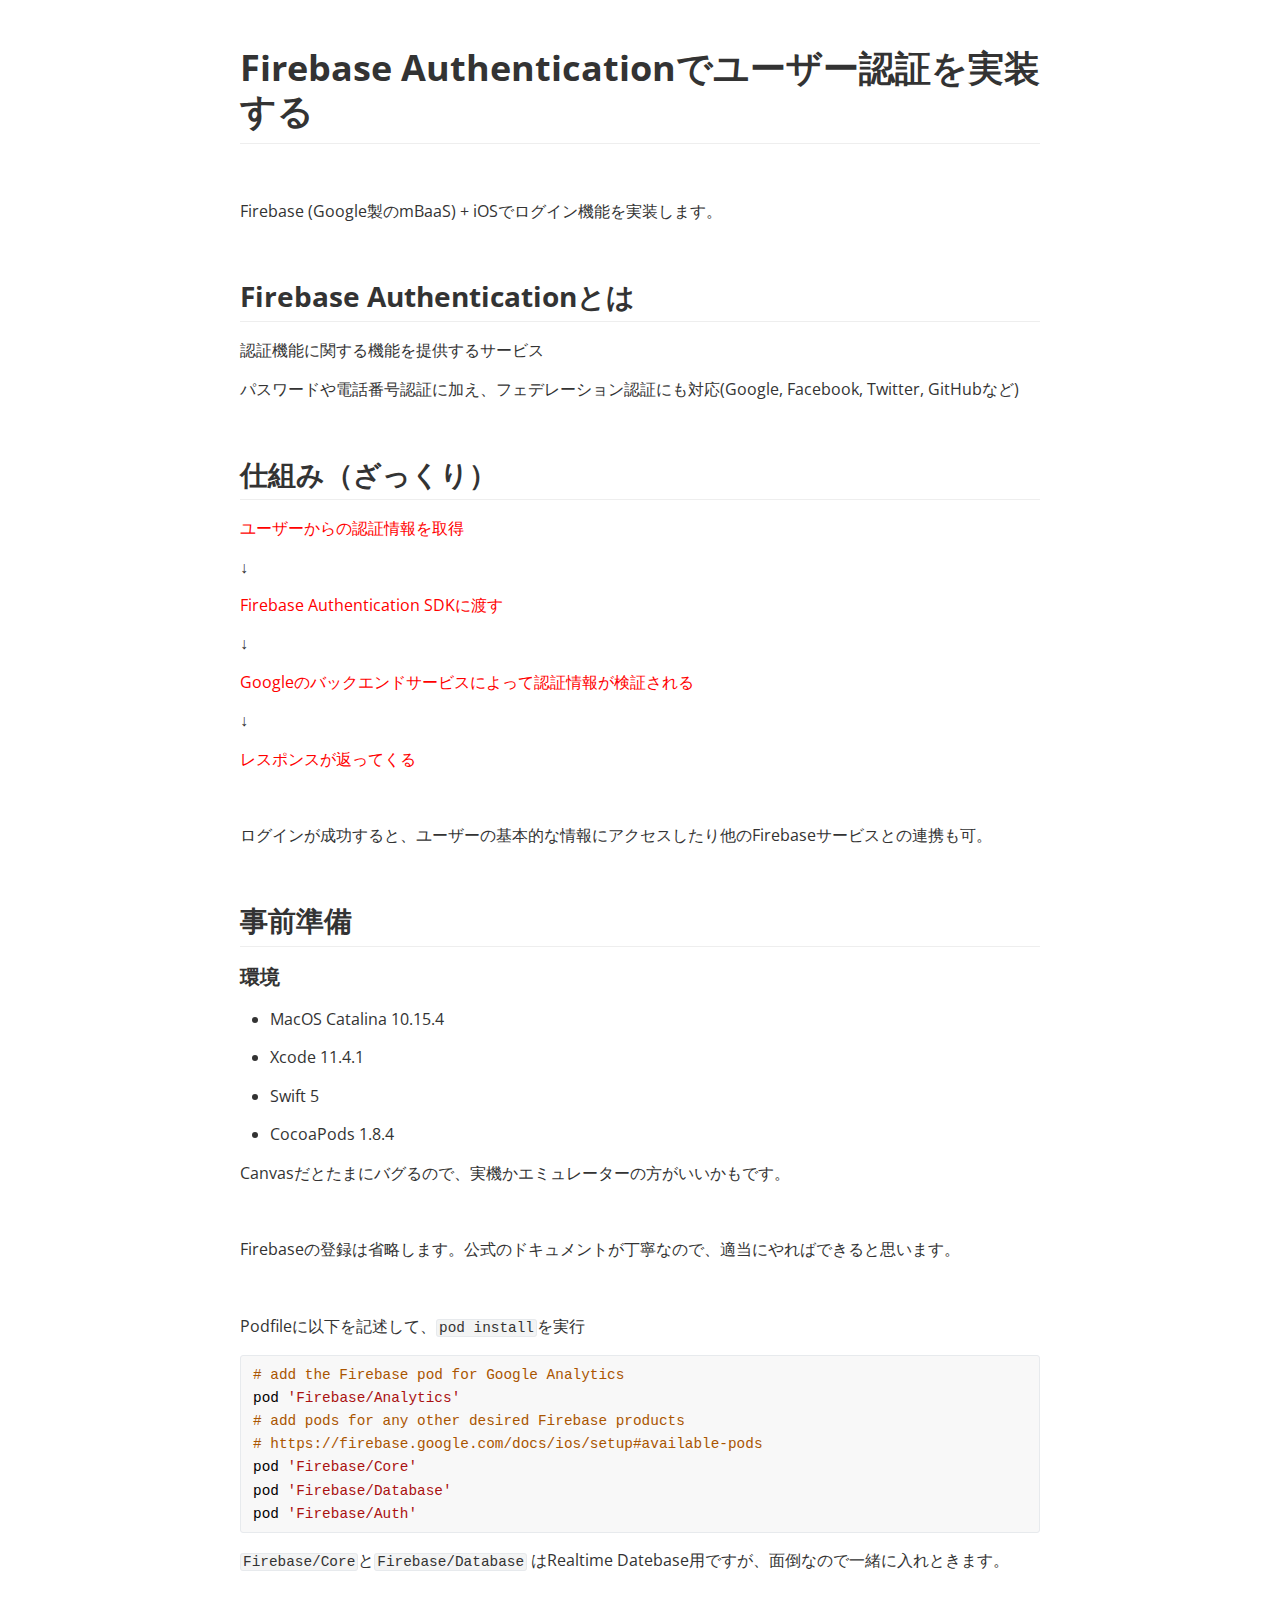
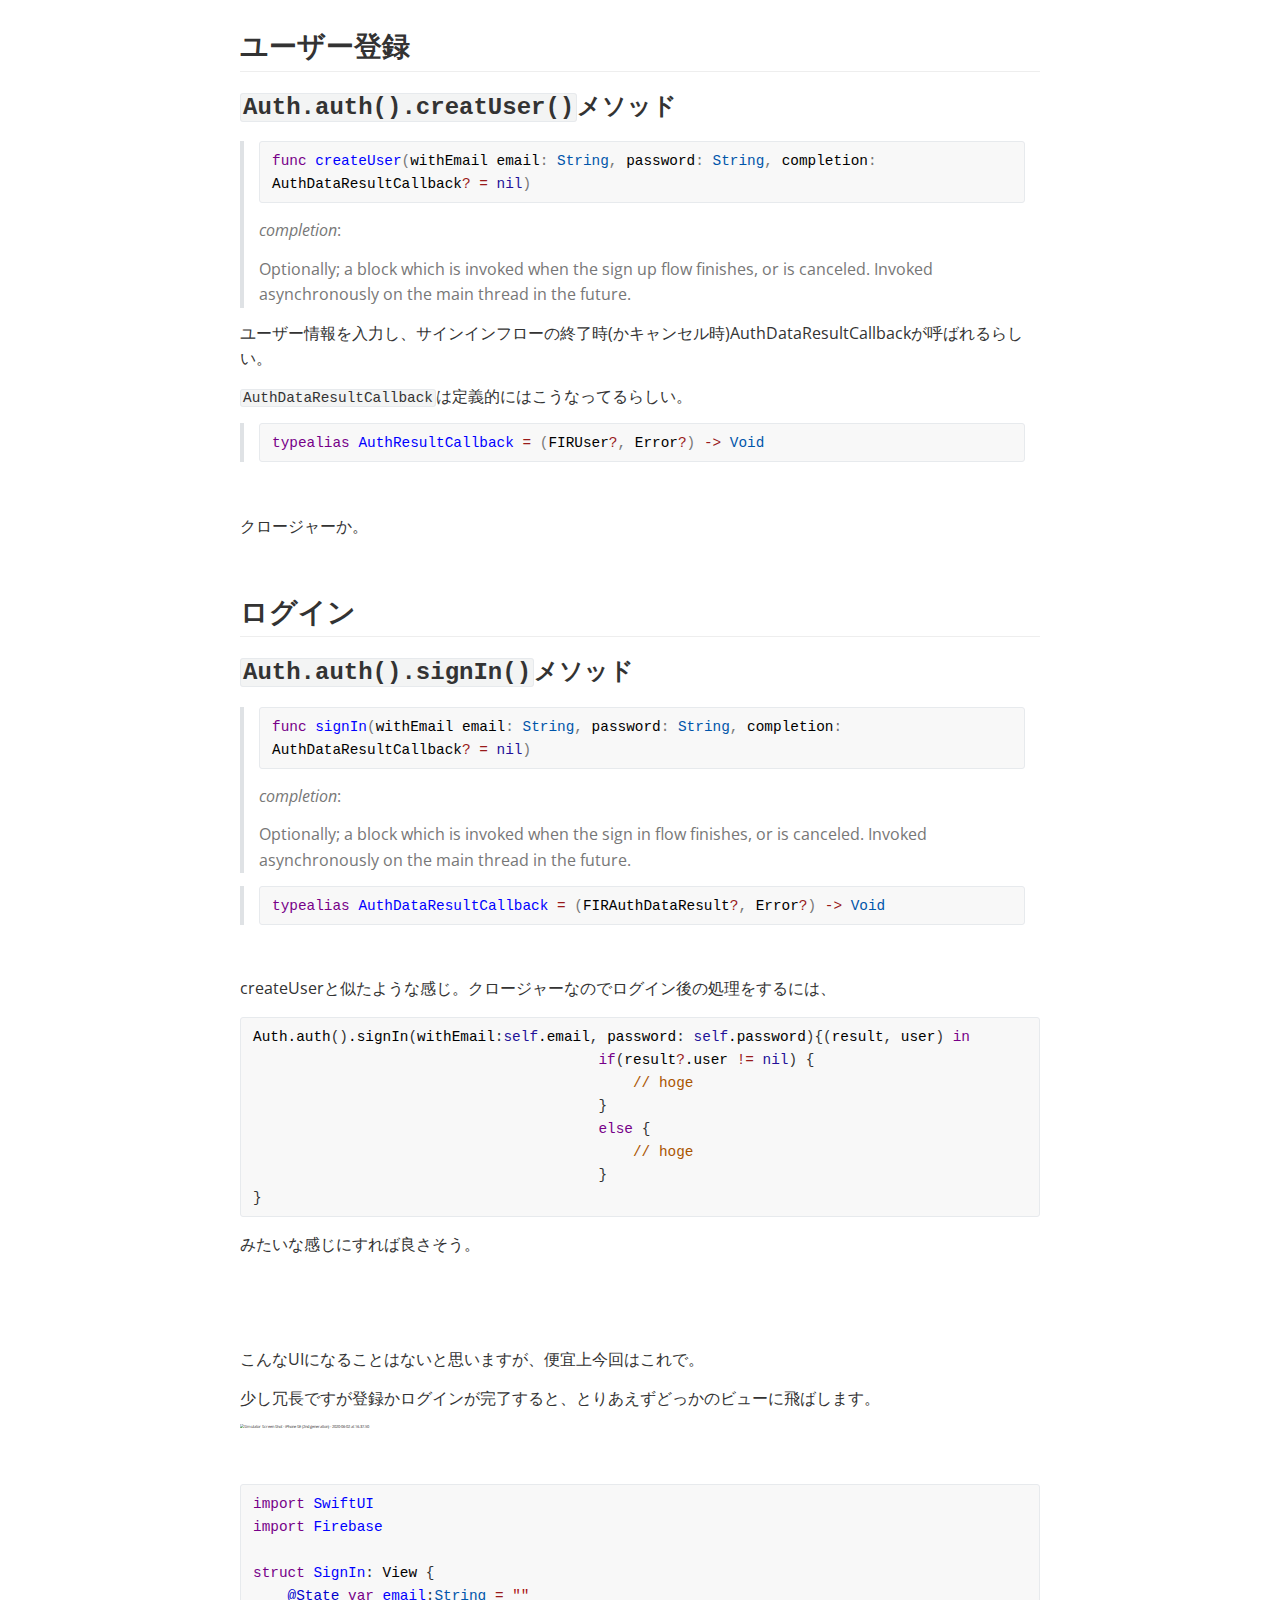
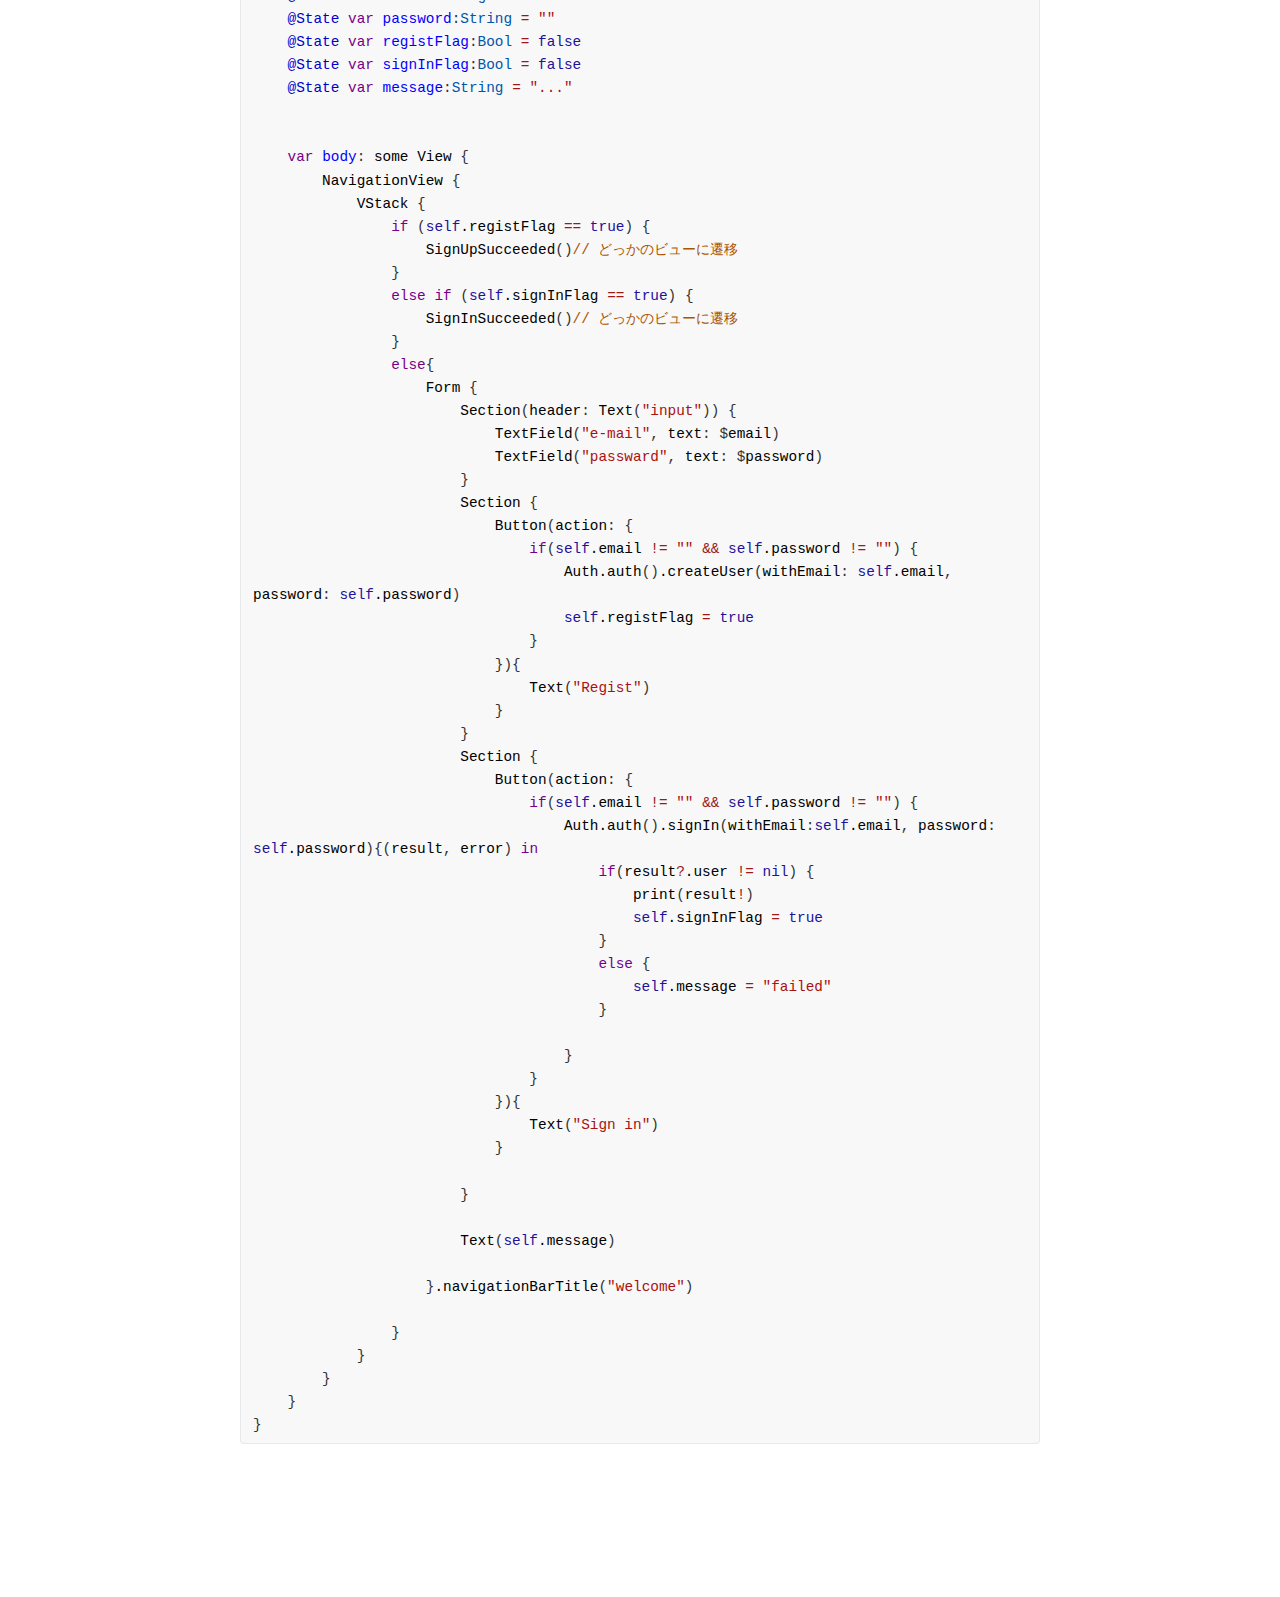
==== app/pages/firebase認証.html @ 1f989b1c "added firebase auth" ====
<!doctype html>
<html>
<head>
<meta charset='UTF-8'><meta name='viewport' content='width=device-width initial-scale=1'>
<title>firebase認証</title><link href='https://fonts.loli.net/css?family=Open+Sans:400italic,700italic,700,400&subset=latin,latin-ext' rel='stylesheet' type='text/css' /><style type='text/css'>html {overflow-x: initial !important;}:root { --bg-color: #ffffff; --text-color: #333333; --select-text-bg-color: #B5D6FC; --select-text-font-color: auto; --monospace: "Lucida Console",Consolas,"Courier",monospace; }
html { font-size: 14px; background-color: var(--bg-color); color: var(--text-color); font-family: "Helvetica Neue", Helvetica, Arial, sans-serif; -webkit-font-smoothing: antialiased; }
body { margin: 0px; padding: 0px; height: auto; bottom: 0px; top: 0px; left: 0px; right: 0px; font-size: 1rem; line-height: 1.42857143; overflow-x: hidden; background-image: inherit; background-size: inherit; background-attachment: inherit; background-origin: inherit; background-clip: inherit; background-color: inherit; tab-size: 4; background-position: inherit inherit; background-repeat: inherit inherit; }
iframe { margin: auto; }
a.url { word-break: break-all; }
a:active, a:hover { outline: 0px; }
.in-text-selection, ::selection { text-shadow: none; background: var(--select-text-bg-color); color: var(--select-text-font-color); }
#write { margin: 0px auto; height: auto; width: inherit; word-break: normal; word-wrap: break-word; position: relative; white-space: normal; overflow-x: visible; padding-top: 40px; }
#write.first-line-indent p { text-indent: 2em; }
#write.first-line-indent li p, #write.first-line-indent p * { text-indent: 0px; }
#write.first-line-indent li { margin-left: 2em; }
.for-image #write { padding-left: 8px; padding-right: 8px; }
body.typora-export { padding-left: 30px; padding-right: 30px; }
.typora-export .footnote-line, .typora-export li, .typora-export p { white-space: pre-wrap; }
@media screen and (max-width: 500px) { 
  body.typora-export { padding-left: 0px; padding-right: 0px; }
  #write { padding-left: 20px; padding-right: 20px; }
  .CodeMirror-sizer { margin-left: 0px !important; }
  .CodeMirror-gutters { display: none !important; }
}
#write li > figure:last-child { margin-bottom: 0.5rem; }
#write ol, #write ul { position: relative; }
img { max-width: 100%; vertical-align: middle; image-orientation: from-image; }
button, input, select, textarea { color: inherit; font-family: inherit; font-size: inherit; font-style: inherit; font-variant-caps: inherit; font-weight: inherit; font-stretch: inherit; line-height: inherit; }
input[type="checkbox"], input[type="radio"] { line-height: normal; padding: 0px; }
*, ::after, ::before { box-sizing: border-box; }
#write h1, #write h2, #write h3, #write h4, #write h5, #write h6, #write p, #write pre { width: inherit; }
#write h1, #write h2, #write h3, #write h4, #write h5, #write h6, #write p { position: relative; }
p { line-height: inherit; }
h1, h2, h3, h4, h5, h6 { break-after: avoid-page; break-inside: avoid; orphans: 4; }
p { orphans: 4; }
h1 { font-size: 2rem; }
h2 { font-size: 1.8rem; }
h3 { font-size: 1.6rem; }
h4 { font-size: 1.4rem; }
h5 { font-size: 1.2rem; }
h6 { font-size: 1rem; }
.md-math-block, .md-rawblock, h1, h2, h3, h4, h5, h6, p { margin-top: 1rem; margin-bottom: 1rem; }
.hidden { display: none; }
.md-blockmeta { color: rgb(204, 204, 204); font-weight: 700; font-style: italic; }
a { cursor: pointer; }
sup.md-footnote { padding: 2px 4px; background-color: rgba(238, 238, 238, 0.7); color: rgb(85, 85, 85); border-top-left-radius: 4px; border-top-right-radius: 4px; border-bottom-right-radius: 4px; border-bottom-left-radius: 4px; cursor: pointer; }
sup.md-footnote a, sup.md-footnote a:hover { color: inherit; text-transform: inherit; text-decoration: inherit; }
#write input[type="checkbox"] { cursor: pointer; width: inherit; height: inherit; }
figure { overflow-x: auto; margin: 1.2em 0px; max-width: calc(100% + 16px); padding: 0px; }
figure > table { margin: 0px !important; }
tr { break-inside: avoid; break-after: auto; }
thead { display: table-header-group; }
table { border-collapse: collapse; border-spacing: 0px; width: 100%; overflow: auto; break-inside: auto; text-align: left; }
table.md-table td { min-width: 32px; }
.CodeMirror-gutters { border-right-width: 0px; background-color: inherit; }
.CodeMirror-linenumber { }
.CodeMirror { text-align: left; }
.CodeMirror-placeholder { opacity: 0.3; }
.CodeMirror pre { padding: 0px 4px; }
.CodeMirror-lines { padding: 0px; }
div.hr:focus { cursor: none; }
#write pre { white-space: pre-wrap; }
#write.fences-no-line-wrapping pre { white-space: pre; }
#write pre.ty-contain-cm { white-space: normal; }
.CodeMirror-gutters { margin-right: 4px; }
.md-fences { font-size: 0.9rem; display: block; break-inside: avoid; text-align: left; overflow: visible; white-space: pre; background-image: inherit; background-size: inherit; background-attachment: inherit; background-origin: inherit; background-clip: inherit; background-color: inherit; position: relative !important; background-position: inherit inherit; background-repeat: inherit inherit; }
.md-diagram-panel { width: 100%; margin-top: 10px; text-align: center; padding-top: 0px; padding-bottom: 8px; overflow-x: auto; }
#write .md-fences.mock-cm { white-space: pre-wrap; }
.md-fences.md-fences-with-lineno { padding-left: 0px; }
#write.fences-no-line-wrapping .md-fences.mock-cm { white-space: pre; overflow-x: auto; }
.md-fences.mock-cm.md-fences-with-lineno { padding-left: 8px; }
.CodeMirror-line, twitterwidget { break-inside: avoid; }
.footnotes { opacity: 0.8; font-size: 0.9rem; margin-top: 1em; margin-bottom: 1em; }
.footnotes + .footnotes { margin-top: 0px; }
.md-reset { margin: 0px; padding: 0px; border: 0px; outline: 0px; vertical-align: top; text-decoration: none; text-shadow: none; float: none; position: static; width: auto; height: auto; white-space: nowrap; cursor: inherit; line-height: normal; font-weight: 400; text-align: left; box-sizing: content-box; direction: ltr; background-position: 0px 0px; background-repeat: initial initial; }
li div { padding-top: 0px; }
blockquote { margin: 1rem 0px; }
li .mathjax-block, li p { margin: 0.5rem 0px; }
li { margin: 0px; position: relative; }
blockquote > :last-child { margin-bottom: 0px; }
blockquote > :first-child, li > :first-child { margin-top: 0px; }
.footnotes-area { color: rgb(136, 136, 136); margin-top: 0.714rem; padding-bottom: 0.143rem; white-space: normal; }
#write .footnote-line { white-space: pre-wrap; }
@media print { 
  body, html { border: 1px solid transparent; height: 99%; break-after: avoid; break-before: avoid; font-variant-ligatures: no-common-ligatures; }
  #write { margin-top: 0px; padding-top: 0px; border-color: transparent !important; }
  .typora-export * { -webkit-print-color-adjust: exact; }
  html.blink-to-pdf { font-size: 13px; }
  .typora-export #write { padding-left: 32px; padding-right: 32px; padding-bottom: 0px; break-after: avoid; }
  .typora-export #write::after { height: 0px; }
}
.footnote-line { margin-top: 0.714em; font-size: 0.7em; }
a img, img a { cursor: pointer; }
pre.md-meta-block { font-size: 0.8rem; min-height: 0.8rem; white-space: pre-wrap; background-color: rgb(204, 204, 204); display: block; overflow-x: hidden; background-position: initial initial; background-repeat: initial initial; }
p > .md-image:only-child:not(.md-img-error) img, p > img:only-child { display: block; margin: auto; }
#write.first-line-indent p > .md-image:only-child:not(.md-img-error) img { left: -2em; position: relative; }
p > .md-image:only-child { display: inline-block; width: 100%; }
#write .MathJax_Display { margin: 0.8em 0px 0px; }
.md-math-block { width: 100%; }
.md-math-block:not(:empty)::after { display: none; }
[contenteditable="true"]:active, [contenteditable="true"]:focus, [contenteditable="false"]:active, [contenteditable="false"]:focus { outline: 0px; box-shadow: none; }
.md-task-list-item { position: relative; list-style-type: none; }
.task-list-item.md-task-list-item { padding-left: 0px; }
.md-task-list-item > input { position: absolute; top: 0px; left: 0px; margin-left: -1.2em; margin-top: calc(1em - 10px); border: none; }
.math { font-size: 1rem; }
.md-toc { min-height: 3.58rem; position: relative; font-size: 0.9rem; border-top-left-radius: 10px; border-top-right-radius: 10px; border-bottom-right-radius: 10px; border-bottom-left-radius: 10px; }
.md-toc-content { position: relative; margin-left: 0px; }
.md-toc-content::after, .md-toc::after { display: none; }
.md-toc-item { display: block; color: rgb(65, 131, 196); }
.md-toc-item a { text-decoration: none; }
.md-toc-inner:hover { text-decoration: underline; }
.md-toc-inner { display: inline-block; cursor: pointer; }
.md-toc-h1 .md-toc-inner { margin-left: 0px; font-weight: 700; }
.md-toc-h2 .md-toc-inner { margin-left: 2em; }
.md-toc-h3 .md-toc-inner { margin-left: 4em; }
.md-toc-h4 .md-toc-inner { margin-left: 6em; }
.md-toc-h5 .md-toc-inner { margin-left: 8em; }
.md-toc-h6 .md-toc-inner { margin-left: 10em; }
@media screen and (max-width: 48em) { 
  .md-toc-h3 .md-toc-inner { margin-left: 3.5em; }
  .md-toc-h4 .md-toc-inner { margin-left: 5em; }
  .md-toc-h5 .md-toc-inner { margin-left: 6.5em; }
  .md-toc-h6 .md-toc-inner { margin-left: 8em; }
}
a.md-toc-inner { font-size: inherit; font-style: inherit; font-weight: inherit; line-height: inherit; }
.footnote-line a:not(.reversefootnote) { color: inherit; }
.md-attr { display: none; }
.md-fn-count::after { content: "."; }
code, pre, samp, tt { font-family: var(--monospace); }
kbd { margin: 0px 0.1em; padding: 0.1em 0.6em; font-size: 0.8em; color: rgb(36, 39, 41); background-color: rgb(255, 255, 255); border: 1px solid rgb(173, 179, 185); border-top-left-radius: 3px; border-top-right-radius: 3px; border-bottom-right-radius: 3px; border-bottom-left-radius: 3px; box-shadow: rgba(12, 13, 14, 0.2) 0px 1px 0px, rgb(255, 255, 255) 0px 0px 0px 2px inset; white-space: nowrap; vertical-align: middle; background-position: initial initial; background-repeat: initial initial; }
.md-comment { color: rgb(162, 127, 3); opacity: 0.8; font-family: var(--monospace); }
code { text-align: left; }
a.md-print-anchor { white-space: pre !important; border: none !important; display: inline-block !important; position: absolute !important; width: 1px !important; right: 0px !important; outline: 0px !important; text-shadow: initial !important; background-position: 0px 0px !important; background-repeat: initial initial !important; }
.md-inline-math .MathJax_SVG .noError { display: none !important; }
.html-for-mac .inline-math-svg .MathJax_SVG { vertical-align: 0.2px; }
.md-math-block .MathJax_SVG_Display { text-align: center; margin: 0px; position: relative; text-indent: 0px; max-width: none; max-height: none; min-height: 0px; min-width: 100%; width: auto; overflow-y: hidden; display: block !important; }
.MathJax_SVG_Display, .md-inline-math .MathJax_SVG_Display { width: auto; margin: inherit; display: inline-block !important; }
.MathJax_SVG .MJX-monospace { font-family: var(--monospace); }
.MathJax_SVG .MJX-sans-serif { font-family: sans-serif; }
.MathJax_SVG { display: inline; font-style: normal; font-weight: 400; line-height: normal; zoom: 90%; text-indent: 0px; text-align: left; text-transform: none; letter-spacing: normal; word-spacing: normal; word-wrap: normal; white-space: nowrap; float: none; direction: ltr; max-width: none; max-height: none; min-width: 0px; min-height: 0px; border: 0px; padding: 0px; margin: 0px; }
.MathJax_SVG * { transition: none; }
.MathJax_SVG_Display svg { vertical-align: middle !important; margin-bottom: 0px !important; margin-top: 0px !important; }
.os-windows.monocolor-emoji .md-emoji { font-family: "Segoe UI Symbol", sans-serif; }
.md-diagram-panel > svg { max-width: 100%; }
[lang="flow"] svg, [lang="mermaid"] svg { max-width: 100%; height: auto; }
[lang="mermaid"] .node text { font-size: 1rem; }
table tr th { border-bottom-width: 0px; }
video { max-width: 100%; display: block; margin: 0px auto; }
iframe { max-width: 100%; width: 100%; border: none; }
.highlight td, .highlight tr { border: 0px; }
svg[id^="mermaidChart"] { line-height: 1em; }
mark { background-color: rgb(255, 255, 0); color: rgb(0, 0, 0); background-position: initial initial; background-repeat: initial initial; }
.md-html-inline .md-plain, .md-html-inline strong, mark .md-inline-math, mark strong { color: inherit; }
mark .md-meta { color: rgb(0, 0, 0); opacity: 0.3 !important; }


.CodeMirror { height: auto; }
.CodeMirror.cm-s-inner { background-image: inherit; background-size: inherit; background-attachment: inherit; background-origin: inherit; background-clip: inherit; background-color: inherit; background-position: inherit inherit; background-repeat: inherit inherit; }
.CodeMirror-scroll { overflow: auto hidden; z-index: 3; }
.CodeMirror-gutter-filler, .CodeMirror-scrollbar-filler { background-color: rgb(255, 255, 255); }
.CodeMirror-gutters { border-right-width: 1px; border-right-style: solid; border-right-color: rgb(221, 221, 221); background-image: inherit; background-size: inherit; background-attachment: inherit; background-origin: inherit; background-clip: inherit; background-color: inherit; white-space: nowrap; background-position: inherit inherit; background-repeat: inherit inherit; }
.CodeMirror-linenumber { padding: 0px 3px 0px 5px; text-align: right; color: rgb(153, 153, 153); }
.cm-s-inner .cm-keyword { color: rgb(119, 0, 136); }
.cm-s-inner .cm-atom, .cm-s-inner.cm-atom { color: rgb(34, 17, 153); }
.cm-s-inner .cm-number { color: rgb(17, 102, 68); }
.cm-s-inner .cm-def { color: rgb(0, 0, 255); }
.cm-s-inner .cm-variable { color: rgb(0, 0, 0); }
.cm-s-inner .cm-variable-2 { color: rgb(0, 85, 170); }
.cm-s-inner .cm-variable-3 { color: rgb(0, 136, 85); }
.cm-s-inner .cm-string { color: rgb(170, 17, 17); }
.cm-s-inner .cm-property { color: rgb(0, 0, 0); }
.cm-s-inner .cm-operator { color: rgb(152, 26, 26); }
.cm-s-inner .cm-comment, .cm-s-inner.cm-comment { color: rgb(170, 85, 0); }
.cm-s-inner .cm-string-2 { color: rgb(255, 85, 0); }
.cm-s-inner .cm-meta { color: rgb(85, 85, 85); }
.cm-s-inner .cm-qualifier { color: rgb(85, 85, 85); }
.cm-s-inner .cm-builtin { color: rgb(51, 0, 170); }
.cm-s-inner .cm-bracket { color: rgb(153, 153, 119); }
.cm-s-inner .cm-tag { color: rgb(17, 119, 0); }
.cm-s-inner .cm-attribute { color: rgb(0, 0, 204); }
.cm-s-inner .cm-header, .cm-s-inner.cm-header { color: rgb(0, 0, 255); }
.cm-s-inner .cm-quote, .cm-s-inner.cm-quote { color: rgb(0, 153, 0); }
.cm-s-inner .cm-hr, .cm-s-inner.cm-hr { color: rgb(153, 153, 153); }
.cm-s-inner .cm-link, .cm-s-inner.cm-link { color: rgb(0, 0, 204); }
.cm-negative { color: rgb(221, 68, 68); }
.cm-positive { color: rgb(34, 153, 34); }
.cm-header, .cm-strong { font-weight: 700; }
.cm-del { text-decoration: line-through; }
.cm-em { font-style: italic; }
.cm-link { text-decoration: underline; }
.cm-error { color: red; }
.cm-invalidchar { color: red; }
.cm-constant { color: rgb(38, 139, 210); }
.cm-defined { color: rgb(181, 137, 0); }
div.CodeMirror span.CodeMirror-matchingbracket { color: rgb(0, 255, 0); }
div.CodeMirror span.CodeMirror-nonmatchingbracket { color: rgb(255, 34, 34); }
.cm-s-inner .CodeMirror-activeline-background { background-image: inherit; background-size: inherit; background-attachment: inherit; background-origin: inherit; background-clip: inherit; background-color: inherit; background-position: inherit inherit; background-repeat: inherit inherit; }
.CodeMirror { position: relative; overflow: hidden; }
.CodeMirror-scroll { height: 100%; outline: 0px; position: relative; box-sizing: content-box; background-image: inherit; background-size: inherit; background-attachment: inherit; background-origin: inherit; background-clip: inherit; background-color: inherit; background-position: inherit inherit; background-repeat: inherit inherit; }
.CodeMirror-sizer { position: relative; }
.CodeMirror-gutter-filler, .CodeMirror-hscrollbar, .CodeMirror-scrollbar-filler, .CodeMirror-vscrollbar { position: absolute; z-index: 6; display: none; }
.CodeMirror-vscrollbar { right: 0px; top: 0px; overflow: hidden; }
.CodeMirror-hscrollbar { bottom: 0px; left: 0px; overflow: hidden; }
.CodeMirror-scrollbar-filler { right: 0px; bottom: 0px; }
.CodeMirror-gutter-filler { left: 0px; bottom: 0px; }
.CodeMirror-gutters { position: absolute; left: 0px; top: 0px; padding-bottom: 30px; z-index: 3; }
.CodeMirror-gutter { white-space: normal; height: 100%; box-sizing: content-box; padding-bottom: 30px; margin-bottom: -32px; display: inline-block; }
.CodeMirror-gutter-wrapper { position: absolute; z-index: 4; border: none !important; background-position: 0px 0px !important; background-repeat: initial initial !important; }
.CodeMirror-gutter-background { position: absolute; top: 0px; bottom: 0px; z-index: 4; }
.CodeMirror-gutter-elt { position: absolute; cursor: default; z-index: 4; }
.CodeMirror-lines { cursor: text; }
.CodeMirror pre { border-top-left-radius: 0px; border-top-right-radius: 0px; border-bottom-right-radius: 0px; border-bottom-left-radius: 0px; border-width: 0px; font-family: inherit; font-size: inherit; margin: 0px; white-space: pre; word-wrap: normal; color: inherit; z-index: 2; position: relative; overflow: visible; background-position: 0px 0px; background-repeat: initial initial; }
.CodeMirror-wrap pre { word-wrap: break-word; white-space: pre-wrap; word-break: normal; }
.CodeMirror-code pre { border-right-width: 30px; border-right-style: solid; border-right-color: transparent; width: fit-content; }
.CodeMirror-wrap .CodeMirror-code pre { border-right-style: none; width: auto; }
.CodeMirror-linebackground { position: absolute; left: 0px; right: 0px; top: 0px; bottom: 0px; z-index: 0; }
.CodeMirror-linewidget { position: relative; z-index: 2; overflow: auto; }
.CodeMirror-wrap .CodeMirror-scroll { overflow-x: hidden; }
.CodeMirror-measure { position: absolute; width: 100%; height: 0px; overflow: hidden; visibility: hidden; }
.CodeMirror-measure pre { position: static; }
.CodeMirror div.CodeMirror-cursor { position: absolute; visibility: hidden; border-right-style: none; width: 0px; }
.CodeMirror div.CodeMirror-cursor { visibility: hidden; }
.CodeMirror-focused div.CodeMirror-cursor { visibility: inherit; }
.cm-searching { background-color: rgba(255, 255, 0, 0.4); background-position: initial initial; background-repeat: initial initial; }
@media print { 
  .CodeMirror div.CodeMirror-cursor { visibility: hidden; }
}


:root {
    --side-bar-bg-color: #fafafa;
    --control-text-color: #777;
}

@include-when-export url(https://fonts.loli.net/css?family=Open+Sans:400italic,700italic,700,400&subset=latin,latin-ext);

html {
    font-size: 16px;
}

body {
    font-family: "Open Sans","Clear Sans","Helvetica Neue",Helvetica,Arial,sans-serif;
    color: rgb(51, 51, 51);
    line-height: 1.6;
}

#write {
    max-width: 860px;
  	margin: 0 auto;
  	padding: 30px;
    padding-bottom: 100px;
}

@media only screen and (min-width: 1400px) {
	#write {
		max-width: 1024px;
	}
}

@media only screen and (min-width: 1800px) {
	#write {
		max-width: 1200px;
	}
}

#write > ul:first-child,
#write > ol:first-child{
    margin-top: 30px;
}

a {
    color: #4183C4;
}
h1,
h2,
h3,
h4,
h5,
h6 {
    position: relative;
    margin-top: 1rem;
    margin-bottom: 1rem;
    font-weight: bold;
    line-height: 1.4;
    cursor: text;
}
h1:hover a.anchor,
h2:hover a.anchor,
h3:hover a.anchor,
h4:hover a.anchor,
h5:hover a.anchor,
h6:hover a.anchor {
    text-decoration: none;
}
h1 tt,
h1 code {
    font-size: inherit;
}
h2 tt,
h2 code {
    font-size: inherit;
}
h3 tt,
h3 code {
    font-size: inherit;
}
h4 tt,
h4 code {
    font-size: inherit;
}
h5 tt,
h5 code {
    font-size: inherit;
}
h6 tt,
h6 code {
    font-size: inherit;
}
h1 {
    padding-bottom: .3em;
    font-size: 2.25em;
    line-height: 1.2;
    border-bottom: 1px solid #eee;
}
h2 {
   padding-bottom: .3em;
    font-size: 1.75em;
    line-height: 1.225;
    border-bottom: 1px solid #eee;
}
h3 {
    font-size: 1.5em;
    line-height: 1.43;
}
h4 {
    font-size: 1.25em;
}
h5 {
    font-size: 1em;
}
h6 {
   font-size: 1em;
    color: #777;
}
p,
blockquote,
ul,
ol,
dl,
table{
    margin: 0.8em 0;
}
li>ol,
li>ul {
    margin: 0 0;
}
hr {
    height: 2px;
    padding: 0;
    margin: 16px 0;
    background-color: #e7e7e7;
    border: 0 none;
    overflow: hidden;
    box-sizing: content-box;
}

li p.first {
    display: inline-block;
}
ul,
ol {
    padding-left: 30px;
}
ul:first-child,
ol:first-child {
    margin-top: 0;
}
ul:last-child,
ol:last-child {
    margin-bottom: 0;
}
blockquote {
    border-left: 4px solid #dfe2e5;
    padding: 0 15px;
    color: #777777;
}
blockquote blockquote {
    padding-right: 0;
}
table {
    padding: 0;
    word-break: initial;
}
table tr {
    border-top: 1px solid #dfe2e5;
    margin: 0;
    padding: 0;
}
table tr:nth-child(2n),
thead {
    background-color: #f8f8f8;
}
table tr th {
    font-weight: bold;
    border: 1px solid #dfe2e5;
    border-bottom: 0;
    margin: 0;
    padding: 6px 13px;
}
table tr td {
    border: 1px solid #dfe2e5;
    margin: 0;
    padding: 6px 13px;
}
table tr th:first-child,
table tr td:first-child {
    margin-top: 0;
}
table tr th:last-child,
table tr td:last-child {
    margin-bottom: 0;
}

.CodeMirror-lines {
    padding-left: 4px;
}

.code-tooltip {
    box-shadow: 0 1px 1px 0 rgba(0,28,36,.3);
    border-top: 1px solid #eef2f2;
}

.md-fences,
code,
tt {
    border: 1px solid #e7eaed;
    background-color: #f8f8f8;
    border-radius: 3px;
    padding: 0;
    padding: 2px 4px 0px 4px;
    font-size: 0.9em;
}

code {
    background-color: #f3f4f4;
    padding: 0 2px 0 2px;
}

.md-fences {
    margin-bottom: 15px;
    margin-top: 15px;
    padding-top: 8px;
    padding-bottom: 6px;
}


.md-task-list-item > input {
  margin-left: -1.3em;
}

@media print {
    html {
        font-size: 13px;
    }
    table,
    pre {
        page-break-inside: avoid;
    }
    pre {
        word-wrap: break-word;
    }
}

.md-fences {
	background-color: #f8f8f8;
}
#write pre.md-meta-block {
	padding: 1rem;
    font-size: 85%;
    line-height: 1.45;
    background-color: #f7f7f7;
    border: 0;
    border-radius: 3px;
    color: #777777;
    margin-top: 0 !important;
}

.mathjax-block>.code-tooltip {
	bottom: .375rem;
}

.md-mathjax-midline {
    background: #fafafa;
}

#write>h3.md-focus:before{
	left: -1.5625rem;
	top: .375rem;
}
#write>h4.md-focus:before{
	left: -1.5625rem;
	top: .285714286rem;
}
#write>h5.md-focus:before{
	left: -1.5625rem;
	top: .285714286rem;
}
#write>h6.md-focus:before{
	left: -1.5625rem;
	top: .285714286rem;
}
.md-image>.md-meta {
    /*border: 1px solid #ddd;*/
    border-radius: 3px;
    padding: 2px 0px 0px 4px;
    font-size: 0.9em;
    color: inherit;
}

.md-tag {
    color: #a7a7a7;
    opacity: 1;
}

.md-toc { 
    margin-top:20px;
    padding-bottom:20px;
}

.sidebar-tabs {
    border-bottom: none;
}

#typora-quick-open {
    border: 1px solid #ddd;
    background-color: #f8f8f8;
}

#typora-quick-open-item {
    background-color: #FAFAFA;
    border-color: #FEFEFE #e5e5e5 #e5e5e5 #eee;
    border-style: solid;
    border-width: 1px;
}

/** focus mode */
.on-focus-mode blockquote {
    border-left-color: rgba(85, 85, 85, 0.12);
}

header, .context-menu, .megamenu-content, footer{
    font-family: "Segoe UI", "Arial", sans-serif;
}

.file-node-content:hover .file-node-icon,
.file-node-content:hover .file-node-open-state{
    visibility: visible;
}

.mac-seamless-mode #typora-sidebar {
    background-color: #fafafa;
    background-color: var(--side-bar-bg-color);
}

.md-lang {
    color: #b4654d;
}

.html-for-mac .context-menu {
    --item-hover-bg-color: #E6F0FE;
}

#md-notification .btn {
    border: 0;
}

.dropdown-menu .divider {
    border-color: #e5e5e5;
}

.ty-preferences .window-content {
    background-color: #fafafa;
}

.ty-preferences .nav-group-item.active {
    color: white;
    background: #999;
}

 .typora-export li, .typora-export p, .typora-export,  .footnote-line {white-space: normal;} 
</style>
</head>
<body class='typora-export' >
<div  id='write'  class = 'is-mac'><h1><a name="firebase-authenticationでユーザー認証を実装する" class="md-header-anchor"></a><span>Firebase Authenticationでユーザー認証を実装する</span></h1><p>&nbsp;</p><p><span>Firebase (Google製のmBaaS) + iOSでログイン機能を実装します。</span></p><p>&nbsp;</p><h2><a name="firebase-authenticationとは" class="md-header-anchor"></a><span>Firebase Authenticationとは</span></h2><p><span>認証機能に関する機能を提供するサービス</span></p><p><span>パスワードや電話番号認証に加え、フェデレーション認証にも対応(Google, Facebook, Twitter, GitHubなど)</span></p><p>&nbsp;</p><h2><a name="仕組みざっくり）" class="md-header-anchor"></a><span>仕組み（ざっくり）</span></h2><p><span style= "color: red"><span>ユーザーからの認証情報を取得</span></span></p><p><span>↓</span></p><p><span style= "color: red"><span>Firebase Authentication SDKに渡す</span></span></p><p><span>↓</span></p><p><span style= "color: red"><span>Googleのバックエンドサービスによって認証情報が検証される</span></span></p><p><span>↓</span></p><p><span style= "color: red"><span>レスポンスが返ってくる</span></span></p><p>&nbsp;</p><p><span>ログインが成功すると、ユーザーの基本的な情報にアクセスしたり他のFirebaseサービスとの連携も可。</span></p><p>&nbsp;</p><h2><a name="事前準備" class="md-header-anchor"></a><span>事前準備</span></h2><h4><a name="環境" class="md-header-anchor"></a><span>環境 </span></h4><ul><li><span>MacOS Catalina 10.15.4</span></li></ul><ul><li><span>Xcode 11.4.1</span></li></ul><ul><li><span>Swift 5</span></li></ul><ul><li><span>CocoaPods 1.8.4</span></li></ul><p><span>Canvasだとたまにバグるので、実機かエミュレーターの方がいいかもです。</span></p><p>&nbsp;</p><p><span>Firebaseの登録は省略します。公式のドキュメントが丁寧なので、適当にやればできると思います。</span></p><p>&nbsp;</p><p><span>Podfileに以下を記述して、</span><code>pod install</code><span>を実行</span></p><pre spellcheck="false" class="md-fences md-end-block ty-contain-cm modeLoaded" lang="php"><div class="CodeMirror cm-s-inner CodeMirror-wrap" lang="php"><div style="overflow: hidden; position: relative; width: 3px; height: 0px; top: 0px; left: 8px;"><textarea autocorrect="off" autocapitalize="off" spellcheck="false" tabindex="0" style="position: absolute; bottom: -1em; padding: 0px; width: 1000px; height: 1em; outline: none;"></textarea></div><div class="CodeMirror-scrollbar-filler" cm-not-content="true"></div><div class="CodeMirror-gutter-filler" cm-not-content="true"></div><div class="CodeMirror-scroll" tabindex="-1"><div class="CodeMirror-sizer" style="margin-left: 0px; margin-bottom: 0px; border-right-width: 0px; padding-right: 0px; padding-bottom: 0px;"><div style="position: relative; top: 0px;"><div class="CodeMirror-lines" role="presentation"><div role="presentation" style="position: relative; outline: none;"><div class="CodeMirror-measure"><pre>x</pre></div><div class="CodeMirror-measure"></div><div style="position: relative; z-index: 1;"></div><div class="CodeMirror-code" role="presentation" style=""><div class="CodeMirror-activeline" style="position: relative;"><div class="CodeMirror-activeline-background CodeMirror-linebackground"></div><div class="CodeMirror-gutter-background CodeMirror-activeline-gutter" style="left: 0px; width: 0px;"></div><pre class=" CodeMirror-line " role="presentation"><span role="presentation" style="padding-right: 0.1px;"><span class="cm-comment"># add the Firebase pod for Google Analytics</span></span></pre></div><div class="" style="position: relative;"><pre class=" CodeMirror-line " role="presentation"><span role="presentation" style="padding-right: 0.1px;"><span class="cm-variable">pod</span> <span class="cm-string">'Firebase/Analytics'</span></span></pre></div><div class="" style="position: relative;"><pre class=" CodeMirror-line " role="presentation"><span role="presentation" style="padding-right: 0.1px;"><span class="cm-comment"># add pods for any other desired Firebase products</span></span></pre></div><div class="" style="position: relative;"><pre class=" CodeMirror-line " role="presentation"><span role="presentation" style="padding-right: 0.1px;"><span class="cm-comment"># https://firebase.google.com/docs/ios/setup#available-pods</span></span></pre></div><div class="" style="position: relative;"><pre class=" CodeMirror-line " role="presentation"><span role="presentation" style="padding-right: 0.1px;"><span class="cm-variable">pod</span> <span class="cm-string">'Firebase/Core'</span></span></pre></div><div class="" style="position: relative;"><pre class=" CodeMirror-line " role="presentation"><span role="presentation" style="padding-right: 0.1px;"><span class="cm-variable">pod</span> <span class="cm-string">'Firebase/Database'</span></span></pre></div><div class="" style="position: relative;"><pre class=" CodeMirror-line " role="presentation"><span role="presentation" style="padding-right: 0.1px;"><span class="cm-variable">pod</span> <span class="cm-string">'Firebase/Auth'</span></span></pre></div></div></div></div></div></div><div style="position: absolute; height: 0px; width: 1px; border-bottom-width: 0px; border-bottom-style: solid; border-bottom-color: transparent; top: 154px;"></div><div class="CodeMirror-gutters" style="display: none; height: 154px;"></div></div></div></pre><p><code>Firebase/Core</code><span>と</span><code>Firebase/Database</code><span> はRealtime Datebase用ですが、面倒なので一緒に入れときます。</span></p><p>&nbsp;</p><h2><a name="ユーザー登録" class="md-header-anchor"></a><span>ユーザー登録</span></h2><h3><a name="authauthcreatuserメソッド" class="md-header-anchor"></a><code>Auth.auth().creatUser()</code><span>メソッド</span></h3><blockquote><pre lang="swift" class="md-fences md-end-block ty-contain-cm modeLoaded" spellcheck="false"><div class="CodeMirror cm-s-inner CodeMirror-wrap" lang="swift"><div style="overflow: hidden; position: relative; width: 3px; height: 0px; top: 0px; left: 8px;"><textarea autocorrect="off" autocapitalize="off" spellcheck="false" tabindex="0" style="position: absolute; bottom: -1em; padding: 0px; width: 1000px; height: 1em; outline: none;"></textarea></div><div class="CodeMirror-scrollbar-filler" cm-not-content="true"></div><div class="CodeMirror-gutter-filler" cm-not-content="true"></div><div class="CodeMirror-scroll" tabindex="-1"><div class="CodeMirror-sizer" style="margin-left: 0px; margin-bottom: 0px; border-right-width: 0px; padding-right: 0px; padding-bottom: 0px;"><div style="position: relative; top: 0px;"><div class="CodeMirror-lines" role="presentation"><div role="presentation" style="position: relative; outline: none;"><div class="CodeMirror-measure"><pre>x</pre></div><div class="CodeMirror-measure"></div><div style="position: relative; z-index: 1;"></div><div class="CodeMirror-code" role="presentation"><div class="CodeMirror-activeline" style="position: relative;"><div class="CodeMirror-activeline-background CodeMirror-linebackground"></div><div class="CodeMirror-gutter-background CodeMirror-activeline-gutter" style="left: 0px; width: 0px;"></div><pre class=" CodeMirror-line " role="presentation"><span role="presentation" style="padding-right: 0.1px;"><span class="cm-keyword">func</span> <span class="cm-def">createUser</span><span class="cm-punctuation">(</span><span class="cm-variable">withEmail</span> <span class="cm-variable">email</span><span class="cm-punctuation">:</span> <span class="cm-variable-2">String</span><span class="cm-punctuation">,</span> <span class="cm-variable">password</span><span class="cm-punctuation">:</span> <span class="cm-variable-2">String</span><span class="cm-punctuation">,</span> <span class="cm-variable">completion</span><span class="cm-punctuation">:</span> <span class="cm-variable">AuthDataResultCallback</span><span class="cm-operator">?</span> <span class="cm-operator">=</span> <span class="cm-atom">nil</span><span class="cm-punctuation">)</span></span></pre></div></div></div></div></div></div><div style="position: absolute; height: 0px; width: 1px; border-bottom-width: 0px; border-bottom-style: solid; border-bottom-color: transparent; top: 44px;"></div><div class="CodeMirror-gutters" style="display: none; height: 44px;"></div></div></div></pre><p><em><span>completion</span></em><span>:</span></p><p><span>Optionally; a block which is invoked when the sign up flow finishes, or is canceled. Invoked asynchronously on the main thread in the future.</span></p></blockquote><p><span>ユーザー情報を入力し、サインインフローの終了時(かキャンセル時)AuthDataResultCallbackが呼ばれるらしい。</span></p><p><code>AuthDataResultCallback</code><span>は定義的にはこうなってるらしい。</span></p><blockquote><pre spellcheck="false" class="md-fences md-end-block ty-contain-cm modeLoaded" lang="swift"><div class="CodeMirror cm-s-inner CodeMirror-wrap" lang="swift"><div style="overflow: hidden; position: relative; width: 3px; height: 0px; top: 0px; left: 8px;"><textarea autocorrect="off" autocapitalize="off" spellcheck="false" tabindex="0" style="position: absolute; bottom: -1em; padding: 0px; width: 1000px; height: 1em; outline: none;"></textarea></div><div class="CodeMirror-scrollbar-filler" cm-not-content="true"></div><div class="CodeMirror-gutter-filler" cm-not-content="true"></div><div class="CodeMirror-scroll" tabindex="-1"><div class="CodeMirror-sizer" style="margin-left: 0px; margin-bottom: 0px; border-right-width: 0px; padding-right: 0px; padding-bottom: 0px;"><div style="position: relative; top: 0px;"><div class="CodeMirror-lines" role="presentation"><div role="presentation" style="position: relative; outline: none;"><div class="CodeMirror-measure"><pre><span>xxxxxxxxxx</span></pre></div><div class="CodeMirror-measure"></div><div style="position: relative; z-index: 1;"></div><div class="CodeMirror-code" role="presentation"><div class="CodeMirror-activeline" style="position: relative;"><div class="CodeMirror-activeline-background CodeMirror-linebackground"></div><div class="CodeMirror-gutter-background CodeMirror-activeline-gutter" style="left: 0px; width: 0px;"></div><pre class=" CodeMirror-line " role="presentation"><span role="presentation" style="padding-right: 0.1px;"><span class="cm-keyword">typealias</span> <span class="cm-def">AuthResultCallback</span> <span class="cm-operator">=</span> <span class="cm-punctuation">(</span><span class="cm-variable">FIRUser</span><span class="cm-operator">?</span><span class="cm-punctuation">,</span> <span class="cm-variable">Error</span><span class="cm-operator">?</span><span class="cm-punctuation">)</span> <span class="cm-operator">-&gt;</span> <span class="cm-variable-2">Void</span></span></pre></div></div></div></div></div></div><div style="position: absolute; height: 0px; width: 1px; border-bottom-width: 0px; border-bottom-style: solid; border-bottom-color: transparent; top: 22px;"></div><div class="CodeMirror-gutters" style="display: none; height: 22px;"></div></div></div></pre></blockquote><p>&nbsp;</p><p><span>クロージャーか。</span></p><p>&nbsp;</p><h2><a name="ログイン" class="md-header-anchor"></a><span>ログイン</span></h2><h3><a name="authauthsigninメソッド" class="md-header-anchor"></a><code>Auth.auth().signIn()</code><span>メソッド</span></h3><blockquote><pre spellcheck="false" class="md-fences md-end-block ty-contain-cm modeLoaded" lang="swift"><div class="CodeMirror cm-s-inner CodeMirror-wrap" lang="swift"><div style="overflow: hidden; position: relative; width: 3px; height: 0px; top: 0px; left: 8px;"><textarea autocorrect="off" autocapitalize="off" spellcheck="false" tabindex="0" style="position: absolute; bottom: -1em; padding: 0px; width: 1000px; height: 1em; outline: none;"></textarea></div><div class="CodeMirror-scrollbar-filler" cm-not-content="true"></div><div class="CodeMirror-gutter-filler" cm-not-content="true"></div><div class="CodeMirror-scroll" tabindex="-1"><div class="CodeMirror-sizer" style="margin-left: 0px; margin-bottom: 0px; border-right-width: 0px; padding-right: 0px; padding-bottom: 0px;"><div style="position: relative; top: 0px;"><div class="CodeMirror-lines" role="presentation"><div role="presentation" style="position: relative; outline: none;"><div class="CodeMirror-measure"><pre><span>xxxxxxxxxx</span></pre></div><div class="CodeMirror-measure"></div><div style="position: relative; z-index: 1;"></div><div class="CodeMirror-code" role="presentation"><div class="CodeMirror-activeline" style="position: relative;"><div class="CodeMirror-activeline-background CodeMirror-linebackground"></div><div class="CodeMirror-gutter-background CodeMirror-activeline-gutter" style="left: 0px; width: 0px;"></div><pre class=" CodeMirror-line " role="presentation"><span role="presentation" style="padding-right: 0.1px;"><span class="cm-keyword">func</span> <span class="cm-def">signIn</span><span class="cm-punctuation">(</span><span class="cm-variable">withEmail</span> <span class="cm-variable">email</span><span class="cm-punctuation">:</span> <span class="cm-variable-2">String</span><span class="cm-punctuation">,</span> <span class="cm-variable">password</span><span class="cm-punctuation">:</span> <span class="cm-variable-2">String</span><span class="cm-punctuation">,</span> <span class="cm-variable">completion</span><span class="cm-punctuation">:</span> <span class="cm-variable">AuthDataResultCallback</span><span class="cm-operator">?</span> <span class="cm-operator">=</span> <span class="cm-atom">nil</span><span class="cm-punctuation">)</span></span></pre></div></div></div></div></div></div><div style="position: absolute; height: 0px; width: 1px; border-bottom-width: 0px; border-bottom-style: solid; border-bottom-color: transparent; top: 44px;"></div><div class="CodeMirror-gutters" style="display: none; height: 44px;"></div></div></div></pre><p><em><span>completion</span></em><span>:</span></p><p><span> Optionally; a block which is invoked when the sign in flow finishes, or is canceled. Invoked asynchronously on the main thread in the future.</span></p></blockquote><blockquote><pre spellcheck="false" class="md-fences md-end-block ty-contain-cm modeLoaded" lang="swift"><div class="CodeMirror cm-s-inner CodeMirror-wrap" lang="swift"><div style="overflow: hidden; position: relative; width: 3px; height: 0px; top: 0px; left: 8px;"><textarea autocorrect="off" autocapitalize="off" spellcheck="false" tabindex="0" style="position: absolute; bottom: -1em; padding: 0px; width: 1000px; height: 1em; outline: none;"></textarea></div><div class="CodeMirror-scrollbar-filler" cm-not-content="true"></div><div class="CodeMirror-gutter-filler" cm-not-content="true"></div><div class="CodeMirror-scroll" tabindex="-1"><div class="CodeMirror-sizer" style="margin-left: 0px; margin-bottom: 0px; border-right-width: 0px; padding-right: 0px; padding-bottom: 0px;"><div style="position: relative; top: 0px;"><div class="CodeMirror-lines" role="presentation"><div role="presentation" style="position: relative; outline: none;"><div class="CodeMirror-measure"><pre><span>xxxxxxxxxx</span></pre></div><div class="CodeMirror-measure"></div><div style="position: relative; z-index: 1;"></div><div class="CodeMirror-code" role="presentation"><div class="CodeMirror-activeline" style="position: relative;"><div class="CodeMirror-activeline-background CodeMirror-linebackground"></div><div class="CodeMirror-gutter-background CodeMirror-activeline-gutter" style="left: 0px; width: 0px;"></div><pre class=" CodeMirror-line " role="presentation"><span role="presentation" style="padding-right: 0.1px;"><span class="cm-keyword">typealias</span> <span class="cm-def">AuthDataResultCallback</span> <span class="cm-operator">=</span> <span class="cm-punctuation">(</span><span class="cm-variable">FIRAuthDataResult</span><span class="cm-operator">?</span><span class="cm-punctuation">,</span> <span class="cm-variable">Error</span><span class="cm-operator">?</span><span class="cm-punctuation">)</span> <span class="cm-operator">-&gt;</span> <span class="cm-variable-2">Void</span></span></pre></div></div></div></div></div></div><div style="position: absolute; height: 0px; width: 1px; border-bottom-width: 0px; border-bottom-style: solid; border-bottom-color: transparent; top: 22px;"></div><div class="CodeMirror-gutters" style="display: none; height: 22px;"></div></div></div></pre></blockquote><p>&nbsp;</p><p><span>createUserと似たような感じ。クロージャーなのでログイン後の処理をするには、</span></p><pre lang="swift" class="md-fences md-end-block ty-contain-cm modeLoaded" spellcheck="false"><div class="CodeMirror cm-s-inner CodeMirror-wrap" lang="swift"><div style="overflow: hidden; position: relative; width: 3px; height: 0px; top: 0px; left: 8px;"><textarea autocorrect="off" autocapitalize="off" spellcheck="false" tabindex="0" style="position: absolute; bottom: -1em; padding: 0px; width: 1000px; height: 1em; outline: none;"></textarea></div><div class="CodeMirror-scrollbar-filler" cm-not-content="true"></div><div class="CodeMirror-gutter-filler" cm-not-content="true"></div><div class="CodeMirror-scroll" tabindex="-1"><div class="CodeMirror-sizer" style="margin-left: 0px; margin-bottom: 0px; border-right-width: 0px; padding-right: 0px; padding-bottom: 0px;"><div style="position: relative; top: 0px;"><div class="CodeMirror-lines" role="presentation"><div role="presentation" style="position: relative; outline: none;"><div class="CodeMirror-measure"></div><div class="CodeMirror-measure"></div><div style="position: relative; z-index: 1;"></div><div class="CodeMirror-code" role="presentation" style=""><div class="CodeMirror-activeline" style="position: relative;"><div class="CodeMirror-activeline-background CodeMirror-linebackground"></div><div class="CodeMirror-gutter-background CodeMirror-activeline-gutter" style="left: 0px; width: 0px;"></div><pre class=" CodeMirror-line " role="presentation"><span role="presentation" style="padding-right: 0.1px;"><span class="cm-variable">Auth</span><span class="cm-property">.auth</span><span class="cm-punctuation">()</span><span class="cm-property">.signIn</span><span class="cm-punctuation">(</span><span class="cm-variable">withEmail</span><span class="cm-punctuation">:</span><span class="cm-atom">self</span><span class="cm-property">.email</span><span class="cm-punctuation">,</span> <span class="cm-variable">password</span><span class="cm-punctuation">:</span> <span class="cm-atom">self</span><span class="cm-property">.password</span><span class="cm-punctuation">){(</span><span class="cm-variable">result</span><span class="cm-punctuation">,</span> <span class="cm-variable">user</span><span class="cm-punctuation">)</span> <span class="cm-keyword">in</span></span></pre></div><div class="" style="position: relative;"><pre class=" CodeMirror-line " role="presentation"><span role="presentation" style="padding-right: 0.1px;"> &nbsp; &nbsp; &nbsp; &nbsp; &nbsp; &nbsp; &nbsp; &nbsp; &nbsp; &nbsp; &nbsp; &nbsp; &nbsp; &nbsp; &nbsp; &nbsp; &nbsp; &nbsp; &nbsp; &nbsp;<span class="cm-keyword">if</span><span class="cm-punctuation">(</span><span class="cm-variable">result</span><span class="cm-operator">?</span><span class="cm-property">.user</span> <span class="cm-operator">!=</span> <span class="cm-atom">nil</span><span class="cm-punctuation">)</span> <span class="cm-punctuation">{</span></span></pre></div><div class="" style="position: relative;"><pre class=" CodeMirror-line " role="presentation"><span role="presentation" style="padding-right: 0.1px;"> &nbsp; &nbsp; &nbsp; &nbsp; &nbsp; &nbsp; &nbsp; &nbsp; &nbsp; &nbsp; &nbsp; &nbsp; &nbsp; &nbsp; &nbsp; &nbsp; &nbsp; &nbsp; &nbsp; &nbsp; &nbsp; &nbsp;<span class="cm-comment">// hoge</span></span></pre></div><div class="" style="position: relative;"><pre class=" CodeMirror-line " role="presentation"><span role="presentation" style="padding-right: 0.1px;"> &nbsp; &nbsp; &nbsp; &nbsp; &nbsp; &nbsp; &nbsp; &nbsp; &nbsp; &nbsp; &nbsp; &nbsp; &nbsp; &nbsp; &nbsp; &nbsp; &nbsp; &nbsp; &nbsp; &nbsp;<span class="cm-punctuation">}</span></span></pre></div><div class="" style="position: relative;"><pre class=" CodeMirror-line " role="presentation"><span role="presentation" style="padding-right: 0.1px;"> &nbsp; &nbsp; &nbsp; &nbsp; &nbsp; &nbsp; &nbsp; &nbsp; &nbsp; &nbsp; &nbsp; &nbsp; &nbsp; &nbsp; &nbsp; &nbsp; &nbsp; &nbsp; &nbsp; &nbsp;<span class="cm-keyword">else</span> <span class="cm-punctuation">{</span></span></pre></div><div class="" style="position: relative;"><pre class=" CodeMirror-line " role="presentation"><span role="presentation" style="padding-right: 0.1px;"> &nbsp; &nbsp; &nbsp; &nbsp; &nbsp; &nbsp; &nbsp; &nbsp; &nbsp; &nbsp; &nbsp; &nbsp; &nbsp; &nbsp; &nbsp; &nbsp; &nbsp; &nbsp; &nbsp; &nbsp; &nbsp; &nbsp;<span class="cm-comment">// hoge</span></span></pre></div><div class="" style="position: relative;"><pre class=" CodeMirror-line " role="presentation"><span role="presentation" style="padding-right: 0.1px;"> &nbsp; &nbsp; &nbsp; &nbsp; &nbsp; &nbsp; &nbsp; &nbsp; &nbsp; &nbsp; &nbsp; &nbsp; &nbsp; &nbsp; &nbsp; &nbsp; &nbsp; &nbsp; &nbsp; &nbsp;<span class="cm-punctuation">}</span></span></pre></div><div class="" style="position: relative;"><pre class=" CodeMirror-line " role="presentation"><span role="presentation" style="padding-right: 0.1px;"><span class="cm-punctuation">}</span></span></pre></div></div></div></div></div></div><div style="position: absolute; height: 0px; width: 1px; border-bottom-width: 0px; border-bottom-style: solid; border-bottom-color: transparent; top: 176px;"></div><div class="CodeMirror-gutters" style="display: none; height: 176px;"></div></div></div></pre><p><span>みたいな感じにすれば良さそう。</span></p><p>&nbsp;</p><p>&nbsp;</p><p><span>こんなUIになることはないと思いますが、便宜上今回はこれで。</span></p><p><span>少し冗長ですが登録かログインが完了すると、とりあえずどっかのビューに飛ばします。</span></p><p><img src="/Users/kuro/Desktop/Simulator Screen Shot - iPhone SE (2nd generation) - 2020-06-02 at 16.37.50.png" alt="Simulator Screen Shot - iPhone SE (2nd generation) - 2020-06-02 at 16.37.50" style="zoom:25%;" /></p><p>&nbsp;</p><pre spellcheck="false" class="md-fences md-end-block ty-contain-cm modeLoaded" lang="swift" style="break-inside: unset;"><div class="CodeMirror cm-s-inner CodeMirror-wrap" lang="swift"><div style="overflow: hidden; position: relative; width: 3px; height: 0px; top: 0px; left: 8px;"><textarea autocorrect="off" autocapitalize="off" spellcheck="false" tabindex="0" style="position: absolute; bottom: -1em; padding: 0px; width: 1000px; height: 1em; outline: none;"></textarea></div><div class="CodeMirror-scrollbar-filler" cm-not-content="true"></div><div class="CodeMirror-gutter-filler" cm-not-content="true"></div><div class="CodeMirror-scroll" tabindex="-1"><div class="CodeMirror-sizer" style="margin-left: 0px; margin-bottom: 0px; border-right-width: 0px; padding-right: 0px; padding-bottom: 0px;"><div style="position: relative; top: 0px;"><div class="CodeMirror-lines" role="presentation"><div role="presentation" style="position: relative; outline: none;"><div class="CodeMirror-measure"><pre><span>xxxxxxxxxx</span></pre></div><div class="CodeMirror-measure"></div><div style="position: relative; z-index: 1;"></div><div class="CodeMirror-code" role="presentation" style=""><div class="CodeMirror-activeline" style="position: relative;"><div class="CodeMirror-activeline-background CodeMirror-linebackground"></div><div class="CodeMirror-gutter-background CodeMirror-activeline-gutter" style="left: 0px; width: 0px;"></div><pre class=" CodeMirror-line " role="presentation"><span role="presentation" style="padding-right: 0.1px;"><span class="cm-keyword">import</span> <span class="cm-def">SwiftUI</span></span></pre></div><pre class=" CodeMirror-line " role="presentation"><span role="presentation" style="padding-right: 0.1px;"><span class="cm-keyword">import</span> <span class="cm-def">Firebase</span></span></pre><pre class=" CodeMirror-line " role="presentation"><span role="presentation" style="padding-right: 0.1px;"><span cm-text="">​</span></span></pre><pre class=" CodeMirror-line " role="presentation"><span role="presentation" style="padding-right: 0.1px;"><span class="cm-keyword">struct</span> <span class="cm-def">SignIn</span><span class="cm-punctuation">:</span> <span class="cm-variable">View</span> <span class="cm-punctuation">{</span></span></pre><pre class=" CodeMirror-line " role="presentation"><span role="presentation" style="padding-right: 0.1px;"> &nbsp; &nbsp;<span class="cm-attribute">@State</span> <span class="cm-keyword">var</span> <span class="cm-def">email</span><span class="cm-punctuation">:</span><span class="cm-variable-2">String</span> <span class="cm-operator">=</span> <span class="cm-string">""</span></span></pre><pre class=" CodeMirror-line " role="presentation"><span role="presentation" style="padding-right: 0.1px;"> &nbsp; &nbsp;<span class="cm-attribute">@State</span> <span class="cm-keyword">var</span> <span class="cm-def">password</span><span class="cm-punctuation">:</span><span class="cm-variable-2">String</span> <span class="cm-operator">=</span> <span class="cm-string">""</span></span></pre><pre class=" CodeMirror-line " role="presentation"><span role="presentation" style="padding-right: 0.1px;"> &nbsp; &nbsp;<span class="cm-attribute">@State</span> <span class="cm-keyword">var</span> <span class="cm-def">registFlag</span><span class="cm-punctuation">:</span><span class="cm-variable-2">Bool</span> <span class="cm-operator">=</span> <span class="cm-atom">false</span></span></pre><pre class=" CodeMirror-line " role="presentation"><span role="presentation" style="padding-right: 0.1px;"> &nbsp; &nbsp;<span class="cm-attribute">@State</span> <span class="cm-keyword">var</span> <span class="cm-def">signInFlag</span><span class="cm-punctuation">:</span><span class="cm-variable-2">Bool</span> <span class="cm-operator">=</span> <span class="cm-atom">false</span></span></pre><pre class=" CodeMirror-line " role="presentation"><span role="presentation" style="padding-right: 0.1px;"> &nbsp; &nbsp;<span class="cm-attribute">@State</span> <span class="cm-keyword">var</span> <span class="cm-def">message</span><span class="cm-punctuation">:</span><span class="cm-variable-2">String</span> <span class="cm-operator">=</span> <span class="cm-string">"..."</span></span></pre><pre class=" CodeMirror-line " role="presentation"><span role="presentation" style="padding-right: 0.1px;"> &nbsp; &nbsp;</span></pre><pre class=" CodeMirror-line " role="presentation"><span role="presentation" style="padding-right: 0.1px;"> &nbsp; &nbsp;</span></pre><pre class=" CodeMirror-line " role="presentation"><span role="presentation" style="padding-right: 0.1px;"> &nbsp; &nbsp;<span class="cm-keyword">var</span> <span class="cm-def">body</span><span class="cm-punctuation">:</span> <span class="cm-variable">some</span> <span class="cm-variable">View</span> <span class="cm-punctuation">{</span></span></pre><pre class=" CodeMirror-line " role="presentation"><span role="presentation" style="padding-right: 0.1px;"> &nbsp; &nbsp; &nbsp; &nbsp;<span class="cm-variable">NavigationView</span> <span class="cm-punctuation">{</span></span></pre><pre class=" CodeMirror-line " role="presentation"><span role="presentation" style="padding-right: 0.1px;"> &nbsp; &nbsp; &nbsp; &nbsp; &nbsp; &nbsp;<span class="cm-variable">VStack</span> <span class="cm-punctuation">{</span></span></pre><pre class=" CodeMirror-line " role="presentation"><span role="presentation" style="padding-right: 0.1px;"> &nbsp; &nbsp; &nbsp; &nbsp; &nbsp; &nbsp; &nbsp; &nbsp;<span class="cm-keyword">if</span> <span class="cm-punctuation">(</span><span class="cm-atom">self</span><span class="cm-property">.registFlag</span> <span class="cm-operator">==</span> <span class="cm-atom">true</span><span class="cm-punctuation">)</span> <span class="cm-punctuation">{</span></span></pre><pre class=" CodeMirror-line " role="presentation"><span role="presentation" style="padding-right: 0.1px;"> &nbsp; &nbsp; &nbsp; &nbsp; &nbsp; &nbsp; &nbsp; &nbsp; &nbsp; &nbsp;<span class="cm-variable">SignUpSucceeded</span><span class="cm-punctuation">()</span><span class="cm-comment">// どっかのビューに遷移</span></span></pre><pre class=" CodeMirror-line " role="presentation"><span role="presentation" style="padding-right: 0.1px;"> &nbsp; &nbsp; &nbsp; &nbsp; &nbsp; &nbsp; &nbsp; &nbsp;<span class="cm-punctuation">}</span></span></pre><pre class=" CodeMirror-line " role="presentation"><span role="presentation" style="padding-right: 0.1px;"> &nbsp; &nbsp; &nbsp; &nbsp; &nbsp; &nbsp; &nbsp; &nbsp;<span class="cm-keyword">else</span> <span class="cm-keyword">if</span> <span class="cm-punctuation">(</span><span class="cm-atom">self</span><span class="cm-property">.signInFlag</span> <span class="cm-operator">==</span> <span class="cm-atom">true</span><span class="cm-punctuation">)</span> <span class="cm-punctuation">{</span></span></pre><pre class=" CodeMirror-line " role="presentation"><span role="presentation" style="padding-right: 0.1px;"> &nbsp; &nbsp; &nbsp; &nbsp; &nbsp; &nbsp; &nbsp; &nbsp; &nbsp; &nbsp;<span class="cm-variable">SignInSucceeded</span><span class="cm-punctuation">()</span><span class="cm-comment">// どっかのビューに遷移</span></span></pre><pre class=" CodeMirror-line " role="presentation"><span role="presentation" style="padding-right: 0.1px;"> &nbsp; &nbsp; &nbsp; &nbsp; &nbsp; &nbsp; &nbsp; &nbsp;<span class="cm-punctuation">}</span></span></pre><pre class=" CodeMirror-line " role="presentation"><span role="presentation" style="padding-right: 0.1px;"> &nbsp; &nbsp; &nbsp; &nbsp; &nbsp; &nbsp; &nbsp; &nbsp;<span class="cm-keyword">else</span><span class="cm-punctuation">{</span></span></pre><pre class=" CodeMirror-line " role="presentation"><span role="presentation" style="padding-right: 0.1px;"> &nbsp; &nbsp; &nbsp; &nbsp; &nbsp; &nbsp; &nbsp; &nbsp; &nbsp; &nbsp;<span class="cm-variable">Form</span> <span class="cm-punctuation">{</span></span></pre><pre class=" CodeMirror-line " role="presentation"><span role="presentation" style="padding-right: 0.1px;"> &nbsp; &nbsp; &nbsp; &nbsp; &nbsp; &nbsp; &nbsp; &nbsp; &nbsp; &nbsp; &nbsp; &nbsp;<span class="cm-variable">Section</span><span class="cm-punctuation">(</span><span class="cm-variable">header</span><span class="cm-punctuation">:</span> <span class="cm-variable">Text</span><span class="cm-punctuation">(</span><span class="cm-string">"input"</span><span class="cm-punctuation">))</span> <span class="cm-punctuation">{</span></span></pre><pre class=" CodeMirror-line " role="presentation"><span role="presentation" style="padding-right: 0.1px;"> &nbsp; &nbsp; &nbsp; &nbsp; &nbsp; &nbsp; &nbsp; &nbsp; &nbsp; &nbsp; &nbsp; &nbsp; &nbsp; &nbsp;<span class="cm-variable">TextField</span><span class="cm-punctuation">(</span><span class="cm-string">"e-mail"</span><span class="cm-punctuation">,</span> <span class="cm-variable">text</span><span class="cm-punctuation">:</span> $<span class="cm-variable">email</span><span class="cm-punctuation">)</span></span></pre><pre class=" CodeMirror-line " role="presentation"><span role="presentation" style="padding-right: 0.1px;"> &nbsp; &nbsp; &nbsp; &nbsp; &nbsp; &nbsp; &nbsp; &nbsp; &nbsp; &nbsp; &nbsp; &nbsp; &nbsp; &nbsp;<span class="cm-variable">TextField</span><span class="cm-punctuation">(</span><span class="cm-string">"passward"</span><span class="cm-punctuation">,</span> <span class="cm-variable">text</span><span class="cm-punctuation">:</span> $<span class="cm-variable">password</span><span class="cm-punctuation">)</span></span></pre><pre class=" CodeMirror-line " role="presentation"><span role="presentation" style="padding-right: 0.1px;"> &nbsp; &nbsp; &nbsp; &nbsp; &nbsp; &nbsp; &nbsp; &nbsp; &nbsp; &nbsp; &nbsp; &nbsp;<span class="cm-punctuation">}</span></span></pre><pre class=" CodeMirror-line " role="presentation"><span role="presentation" style="padding-right: 0.1px;"> &nbsp; &nbsp; &nbsp; &nbsp; &nbsp; &nbsp; &nbsp; &nbsp; &nbsp; &nbsp; &nbsp; &nbsp;<span class="cm-variable">Section</span> <span class="cm-punctuation">{</span></span></pre><pre class=" CodeMirror-line " role="presentation"><span role="presentation" style="padding-right: 0.1px;"> &nbsp; &nbsp; &nbsp; &nbsp; &nbsp; &nbsp; &nbsp; &nbsp; &nbsp; &nbsp; &nbsp; &nbsp; &nbsp; &nbsp;<span class="cm-variable">Button</span><span class="cm-punctuation">(</span><span class="cm-variable">action</span><span class="cm-punctuation">:</span> <span class="cm-punctuation">{</span></span></pre><pre class=" CodeMirror-line " role="presentation"><span role="presentation" style="padding-right: 0.1px;"> &nbsp; &nbsp; &nbsp; &nbsp; &nbsp; &nbsp; &nbsp; &nbsp; &nbsp; &nbsp; &nbsp; &nbsp; &nbsp; &nbsp; &nbsp; &nbsp;<span class="cm-keyword">if</span><span class="cm-punctuation">(</span><span class="cm-atom">self</span><span class="cm-property">.email</span> <span class="cm-operator">!=</span> <span class="cm-string">""</span> <span class="cm-operator">&amp;&amp;</span> <span class="cm-atom">self</span><span class="cm-property">.password</span> <span class="cm-operator">!=</span> <span class="cm-string">""</span><span class="cm-punctuation">)</span> <span class="cm-punctuation">{</span></span></pre><pre class=" CodeMirror-line " role="presentation"><span role="presentation" style="padding-right: 0.1px;"> &nbsp; &nbsp; &nbsp; &nbsp; &nbsp; &nbsp; &nbsp; &nbsp; &nbsp; &nbsp; &nbsp; &nbsp; &nbsp; &nbsp; &nbsp; &nbsp; &nbsp; &nbsp;<span class="cm-variable">Auth</span><span class="cm-property">.auth</span><span class="cm-punctuation">()</span><span class="cm-property">.createUser</span><span class="cm-punctuation">(</span><span class="cm-variable">withEmail</span><span class="cm-punctuation">:</span> <span class="cm-atom">self</span><span class="cm-property">.email</span><span class="cm-punctuation">,</span> <span class="cm-variable">password</span><span class="cm-punctuation">:</span> <span class="cm-atom">self</span><span class="cm-property">.password</span><span class="cm-punctuation">)</span></span></pre><pre class=" CodeMirror-line " role="presentation"><span role="presentation" style="padding-right: 0.1px;"> &nbsp; &nbsp; &nbsp; &nbsp; &nbsp; &nbsp; &nbsp; &nbsp; &nbsp; &nbsp; &nbsp; &nbsp; &nbsp; &nbsp; &nbsp; &nbsp; &nbsp; &nbsp;<span class="cm-atom">self</span><span class="cm-property">.registFlag</span> <span class="cm-operator">=</span> <span class="cm-atom">true</span></span></pre><pre class=" CodeMirror-line " role="presentation"><span role="presentation" style="padding-right: 0.1px;"> &nbsp; &nbsp; &nbsp; &nbsp; &nbsp; &nbsp; &nbsp; &nbsp; &nbsp; &nbsp; &nbsp; &nbsp; &nbsp; &nbsp; &nbsp; &nbsp;<span class="cm-punctuation">}</span></span></pre><pre class=" CodeMirror-line " role="presentation"><span role="presentation" style="padding-right: 0.1px;"> &nbsp; &nbsp; &nbsp; &nbsp; &nbsp; &nbsp; &nbsp; &nbsp; &nbsp; &nbsp; &nbsp; &nbsp; &nbsp; &nbsp;<span class="cm-punctuation">}){</span></span></pre><pre class=" CodeMirror-line " role="presentation"><span role="presentation" style="padding-right: 0.1px;"> &nbsp; &nbsp; &nbsp; &nbsp; &nbsp; &nbsp; &nbsp; &nbsp; &nbsp; &nbsp; &nbsp; &nbsp; &nbsp; &nbsp; &nbsp; &nbsp;<span class="cm-variable">Text</span><span class="cm-punctuation">(</span><span class="cm-string">"Regist"</span><span class="cm-punctuation">)</span></span></pre><pre class=" CodeMirror-line " role="presentation"><span role="presentation" style="padding-right: 0.1px;"> &nbsp; &nbsp; &nbsp; &nbsp; &nbsp; &nbsp; &nbsp; &nbsp; &nbsp; &nbsp; &nbsp; &nbsp; &nbsp; &nbsp;<span class="cm-punctuation">}</span></span></pre><pre class=" CodeMirror-line " role="presentation"><span role="presentation" style="padding-right: 0.1px;"> &nbsp; &nbsp; &nbsp; &nbsp; &nbsp; &nbsp; &nbsp; &nbsp; &nbsp; &nbsp; &nbsp; &nbsp;<span class="cm-punctuation">}</span></span></pre><pre class=" CodeMirror-line " role="presentation"><span role="presentation" style="padding-right: 0.1px;"> &nbsp; &nbsp; &nbsp; &nbsp; &nbsp; &nbsp; &nbsp; &nbsp; &nbsp; &nbsp; &nbsp; &nbsp;<span class="cm-variable">Section</span> <span class="cm-punctuation">{</span></span></pre><pre class=" CodeMirror-line " role="presentation"><span role="presentation" style="padding-right: 0.1px;"> &nbsp; &nbsp; &nbsp; &nbsp; &nbsp; &nbsp; &nbsp; &nbsp; &nbsp; &nbsp; &nbsp; &nbsp; &nbsp; &nbsp;<span class="cm-variable">Button</span><span class="cm-punctuation">(</span><span class="cm-variable">action</span><span class="cm-punctuation">:</span> <span class="cm-punctuation">{</span></span></pre><pre class=" CodeMirror-line " role="presentation"><span role="presentation" style="padding-right: 0.1px;"> &nbsp; &nbsp; &nbsp; &nbsp; &nbsp; &nbsp; &nbsp; &nbsp; &nbsp; &nbsp; &nbsp; &nbsp; &nbsp; &nbsp; &nbsp; &nbsp;<span class="cm-keyword">if</span><span class="cm-punctuation">(</span><span class="cm-atom">self</span><span class="cm-property">.email</span> <span class="cm-operator">!=</span> <span class="cm-string">""</span> <span class="cm-operator">&amp;&amp;</span> <span class="cm-atom">self</span><span class="cm-property">.password</span> <span class="cm-operator">!=</span> <span class="cm-string">""</span><span class="cm-punctuation">)</span> <span class="cm-punctuation">{</span></span></pre><pre class=" CodeMirror-line " role="presentation"><span role="presentation" style="padding-right: 0.1px;"> &nbsp; &nbsp; &nbsp; &nbsp; &nbsp; &nbsp; &nbsp; &nbsp; &nbsp; &nbsp; &nbsp; &nbsp; &nbsp; &nbsp; &nbsp; &nbsp; &nbsp; &nbsp;<span class="cm-variable">Auth</span><span class="cm-property">.auth</span><span class="cm-punctuation">()</span><span class="cm-property">.signIn</span><span class="cm-punctuation">(</span><span class="cm-variable">withEmail</span><span class="cm-punctuation">:</span><span class="cm-atom">self</span><span class="cm-property">.email</span><span class="cm-punctuation">,</span> <span class="cm-variable">password</span><span class="cm-punctuation">:</span> <span class="cm-atom">self</span><span class="cm-property">.password</span><span class="cm-punctuation">){(</span><span class="cm-variable">result</span><span class="cm-punctuation">,</span> <span class="cm-variable">error</span><span class="cm-punctuation">)</span> <span class="cm-keyword">in</span></span></pre><pre class=" CodeMirror-line " role="presentation"><span role="presentation" style="padding-right: 0.1px;"> &nbsp; &nbsp; &nbsp; &nbsp; &nbsp; &nbsp; &nbsp; &nbsp; &nbsp; &nbsp; &nbsp; &nbsp; &nbsp; &nbsp; &nbsp; &nbsp; &nbsp; &nbsp; &nbsp; &nbsp;<span class="cm-keyword">if</span><span class="cm-punctuation">(</span><span class="cm-variable">result</span><span class="cm-operator">?</span><span class="cm-property">.user</span> <span class="cm-operator">!=</span> <span class="cm-atom">nil</span><span class="cm-punctuation">)</span> <span class="cm-punctuation">{</span></span></pre><pre class=" CodeMirror-line " role="presentation"><span role="presentation" style="padding-right: 0.1px;"> &nbsp; &nbsp; &nbsp; &nbsp; &nbsp; &nbsp; &nbsp; &nbsp; &nbsp; &nbsp; &nbsp; &nbsp; &nbsp; &nbsp; &nbsp; &nbsp; &nbsp; &nbsp; &nbsp; &nbsp; &nbsp; &nbsp;<span class="cm-variable">print</span><span class="cm-punctuation">(</span><span class="cm-variable">result</span><span class="cm-operator">!</span><span class="cm-punctuation">)</span></span></pre><pre class=" CodeMirror-line " role="presentation"><span role="presentation" style="padding-right: 0.1px;"> &nbsp; &nbsp; &nbsp; &nbsp; &nbsp; &nbsp; &nbsp; &nbsp; &nbsp; &nbsp; &nbsp; &nbsp; &nbsp; &nbsp; &nbsp; &nbsp; &nbsp; &nbsp; &nbsp; &nbsp; &nbsp; &nbsp;<span class="cm-atom">self</span><span class="cm-property">.signInFlag</span> <span class="cm-operator">=</span> <span class="cm-atom">true</span></span></pre><pre class=" CodeMirror-line " role="presentation"><span role="presentation" style="padding-right: 0.1px;"> &nbsp; &nbsp; &nbsp; &nbsp; &nbsp; &nbsp; &nbsp; &nbsp; &nbsp; &nbsp; &nbsp; &nbsp; &nbsp; &nbsp; &nbsp; &nbsp; &nbsp; &nbsp; &nbsp; &nbsp;<span class="cm-punctuation">}</span></span></pre><pre class=" CodeMirror-line " role="presentation"><span role="presentation" style="padding-right: 0.1px;"> &nbsp; &nbsp; &nbsp; &nbsp; &nbsp; &nbsp; &nbsp; &nbsp; &nbsp; &nbsp; &nbsp; &nbsp; &nbsp; &nbsp; &nbsp; &nbsp; &nbsp; &nbsp; &nbsp; &nbsp;<span class="cm-keyword">else</span> <span class="cm-punctuation">{</span></span></pre><pre class=" CodeMirror-line " role="presentation"><span role="presentation" style="padding-right: 0.1px;"> &nbsp; &nbsp; &nbsp; &nbsp; &nbsp; &nbsp; &nbsp; &nbsp; &nbsp; &nbsp; &nbsp; &nbsp; &nbsp; &nbsp; &nbsp; &nbsp; &nbsp; &nbsp; &nbsp; &nbsp; &nbsp; &nbsp;<span class="cm-atom">self</span><span class="cm-property">.message</span> <span class="cm-operator">=</span> <span class="cm-string">"failed"</span></span></pre><pre class=" CodeMirror-line " role="presentation"><span role="presentation" style="padding-right: 0.1px;"> &nbsp; &nbsp; &nbsp; &nbsp; &nbsp; &nbsp; &nbsp; &nbsp; &nbsp; &nbsp; &nbsp; &nbsp; &nbsp; &nbsp; &nbsp; &nbsp; &nbsp; &nbsp; &nbsp; &nbsp;<span class="cm-punctuation">}</span></span></pre><pre class=" CodeMirror-line " role="presentation"><span role="presentation" style="padding-right: 0.1px;"> &nbsp; &nbsp; &nbsp; &nbsp; &nbsp; &nbsp; &nbsp; &nbsp; &nbsp; &nbsp; &nbsp; &nbsp; &nbsp; &nbsp; &nbsp; &nbsp; &nbsp; &nbsp; &nbsp; &nbsp;</span></pre><pre class=" CodeMirror-line " role="presentation"><span role="presentation" style="padding-right: 0.1px;"> &nbsp; &nbsp; &nbsp; &nbsp; &nbsp; &nbsp; &nbsp; &nbsp; &nbsp; &nbsp; &nbsp; &nbsp; &nbsp; &nbsp; &nbsp; &nbsp; &nbsp; &nbsp;<span class="cm-punctuation">}</span></span></pre><pre class=" CodeMirror-line " role="presentation"><span role="presentation" style="padding-right: 0.1px;"> &nbsp; &nbsp; &nbsp; &nbsp; &nbsp; &nbsp; &nbsp; &nbsp; &nbsp; &nbsp; &nbsp; &nbsp; &nbsp; &nbsp; &nbsp; &nbsp;<span class="cm-punctuation">}</span></span></pre><pre class=" CodeMirror-line " role="presentation"><span role="presentation" style="padding-right: 0.1px;"> &nbsp; &nbsp; &nbsp; &nbsp; &nbsp; &nbsp; &nbsp; &nbsp; &nbsp; &nbsp; &nbsp; &nbsp; &nbsp; &nbsp;<span class="cm-punctuation">}){</span></span></pre><pre class=" CodeMirror-line " role="presentation"><span role="presentation" style="padding-right: 0.1px;"> &nbsp; &nbsp; &nbsp; &nbsp; &nbsp; &nbsp; &nbsp; &nbsp; &nbsp; &nbsp; &nbsp; &nbsp; &nbsp; &nbsp; &nbsp; &nbsp;<span class="cm-variable">Text</span><span class="cm-punctuation">(</span><span class="cm-string">"Sign in"</span><span class="cm-punctuation">)</span></span></pre><pre class=" CodeMirror-line " role="presentation"><span role="presentation" style="padding-right: 0.1px;"> &nbsp; &nbsp; &nbsp; &nbsp; &nbsp; &nbsp; &nbsp; &nbsp; &nbsp; &nbsp; &nbsp; &nbsp; &nbsp; &nbsp;<span class="cm-punctuation">}</span></span></pre><pre class=" CodeMirror-line " role="presentation"><span role="presentation" style="padding-right: 0.1px;"> &nbsp; &nbsp; &nbsp; &nbsp; &nbsp; &nbsp; &nbsp; &nbsp; &nbsp; &nbsp; &nbsp; &nbsp; &nbsp; &nbsp;</span></pre><pre class=" CodeMirror-line " role="presentation"><span role="presentation" style="padding-right: 0.1px;"> &nbsp; &nbsp; &nbsp; &nbsp; &nbsp; &nbsp; &nbsp; &nbsp; &nbsp; &nbsp; &nbsp; &nbsp;<span class="cm-punctuation">}</span></span></pre><pre class=" CodeMirror-line " role="presentation"><span role="presentation" style="padding-right: 0.1px;"> &nbsp; &nbsp; &nbsp; &nbsp; &nbsp; &nbsp; &nbsp; &nbsp; &nbsp; &nbsp; &nbsp; &nbsp;</span></pre><pre class=" CodeMirror-line " role="presentation"><span role="presentation" style="padding-right: 0.1px;"> &nbsp; &nbsp; &nbsp; &nbsp; &nbsp; &nbsp; &nbsp; &nbsp; &nbsp; &nbsp; &nbsp; &nbsp;<span class="cm-variable">Text</span><span class="cm-punctuation">(</span><span class="cm-atom">self</span><span class="cm-property">.message</span><span class="cm-punctuation">)</span></span></pre><pre class=" CodeMirror-line " role="presentation"><span role="presentation" style="padding-right: 0.1px;"> &nbsp; &nbsp; &nbsp; &nbsp; &nbsp; &nbsp; &nbsp; &nbsp; &nbsp; &nbsp; &nbsp; &nbsp;</span></pre><pre class=" CodeMirror-line " role="presentation"><span role="presentation" style="padding-right: 0.1px;"> &nbsp; &nbsp; &nbsp; &nbsp; &nbsp; &nbsp; &nbsp; &nbsp; &nbsp; &nbsp;<span class="cm-punctuation">}</span><span class="cm-property">.navigationBarTitle</span><span class="cm-punctuation">(</span><span class="cm-string">"welcome"</span><span class="cm-punctuation">)</span></span></pre><pre class=" CodeMirror-line " role="presentation"><span role="presentation" style="padding-right: 0.1px;"> &nbsp; &nbsp; &nbsp; &nbsp; &nbsp; &nbsp; &nbsp; &nbsp; &nbsp; &nbsp;</span></pre><pre class=" CodeMirror-line " role="presentation"><span role="presentation" style="padding-right: 0.1px;"> &nbsp; &nbsp; &nbsp; &nbsp; &nbsp; &nbsp; &nbsp; &nbsp;<span class="cm-punctuation">}</span></span></pre><pre class=" CodeMirror-line " role="presentation"><span role="presentation" style="padding-right: 0.1px;"> &nbsp; &nbsp; &nbsp; &nbsp; &nbsp; &nbsp;<span class="cm-punctuation">}</span></span></pre><pre class=" CodeMirror-line " role="presentation"><span role="presentation" style="padding-right: 0.1px;"> &nbsp; &nbsp; &nbsp; &nbsp;<span class="cm-punctuation">}</span></span></pre><pre class=" CodeMirror-line " role="presentation"><span role="presentation" style="padding-right: 0.1px;"> &nbsp; &nbsp;<span class="cm-punctuation">}</span></span></pre><div class="" style="position: relative;"><pre class=" CodeMirror-line " role="presentation"><span role="presentation" style="padding-right: 0.1px;"><span class="cm-punctuation">}</span></span></pre></div></div></div></div></div></div><div style="position: absolute; height: 0px; width: 1px; border-bottom-width: 0px; border-bottom-style: solid; border-bottom-color: transparent; top: 1474px;"></div><div class="CodeMirror-gutters" style="display: none; height: 1474px;"></div></div></div></pre><p>&nbsp;</p></div>
</body>
</html>
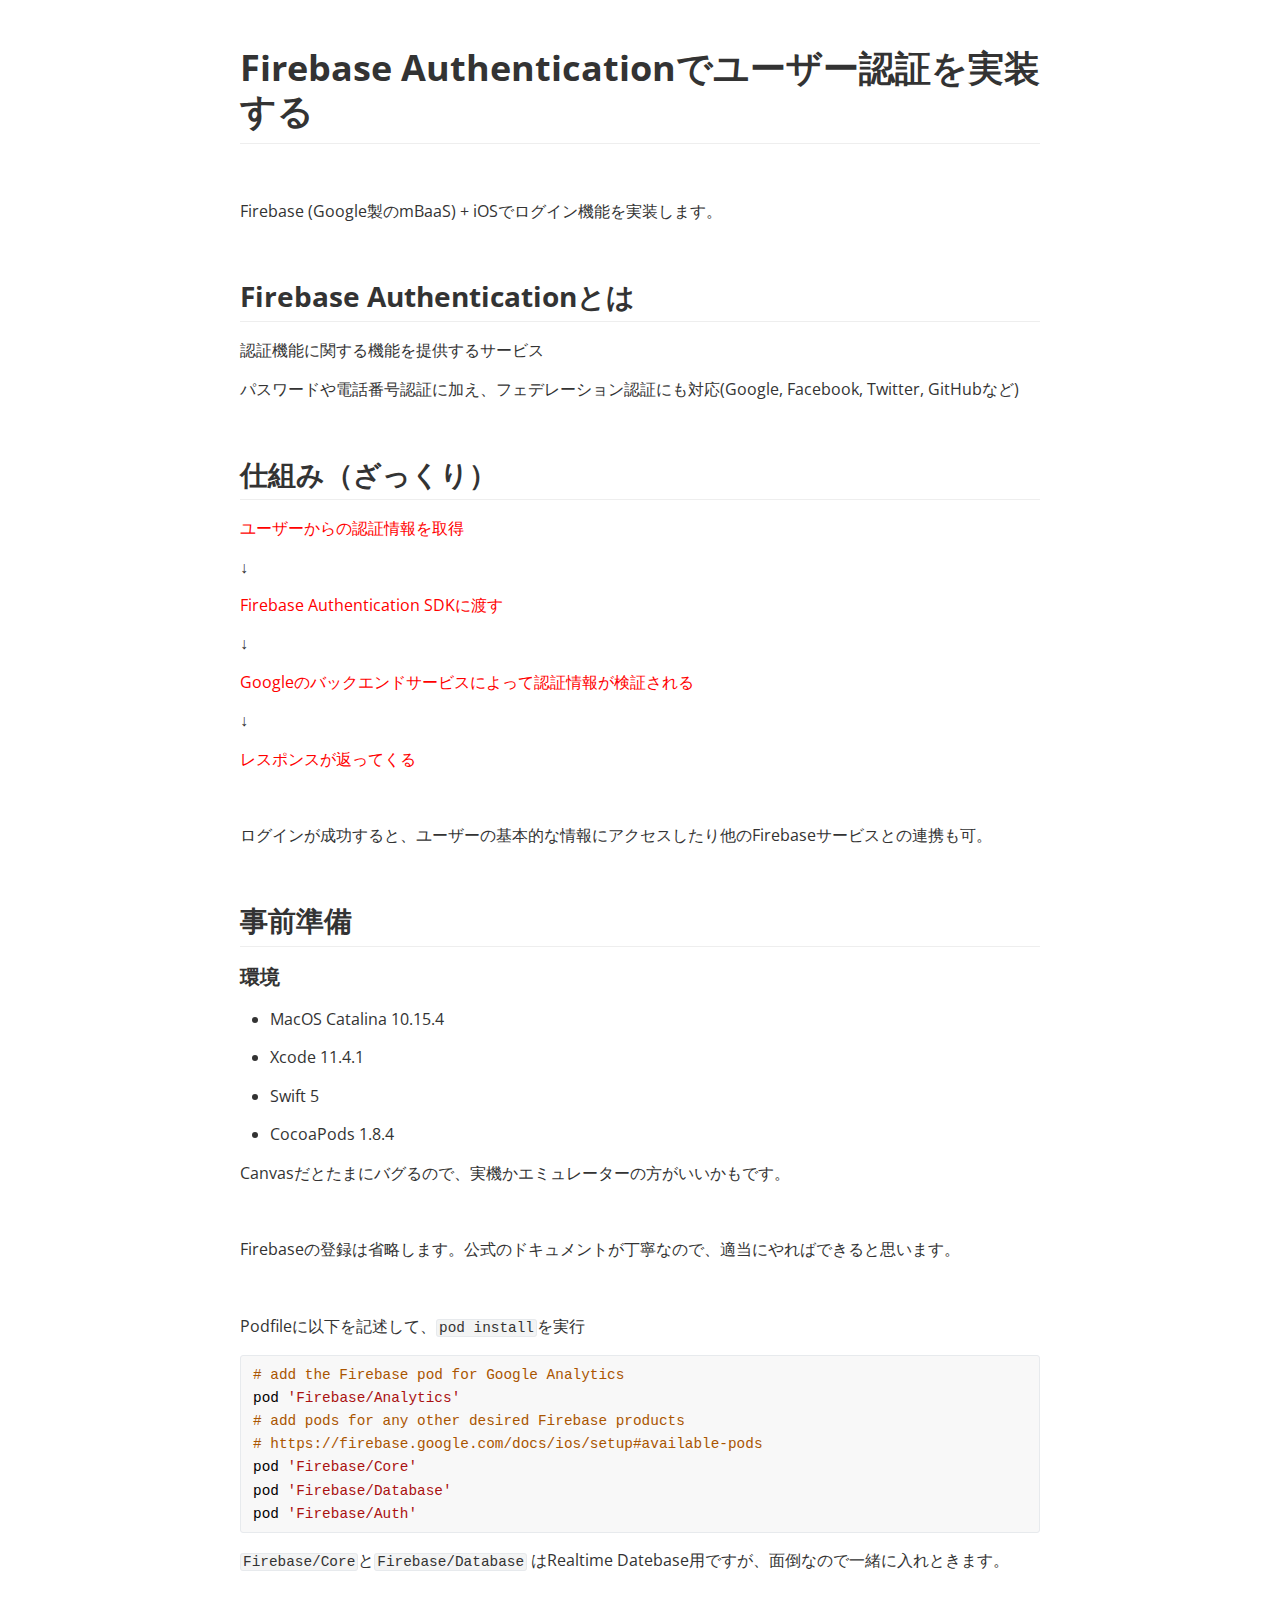
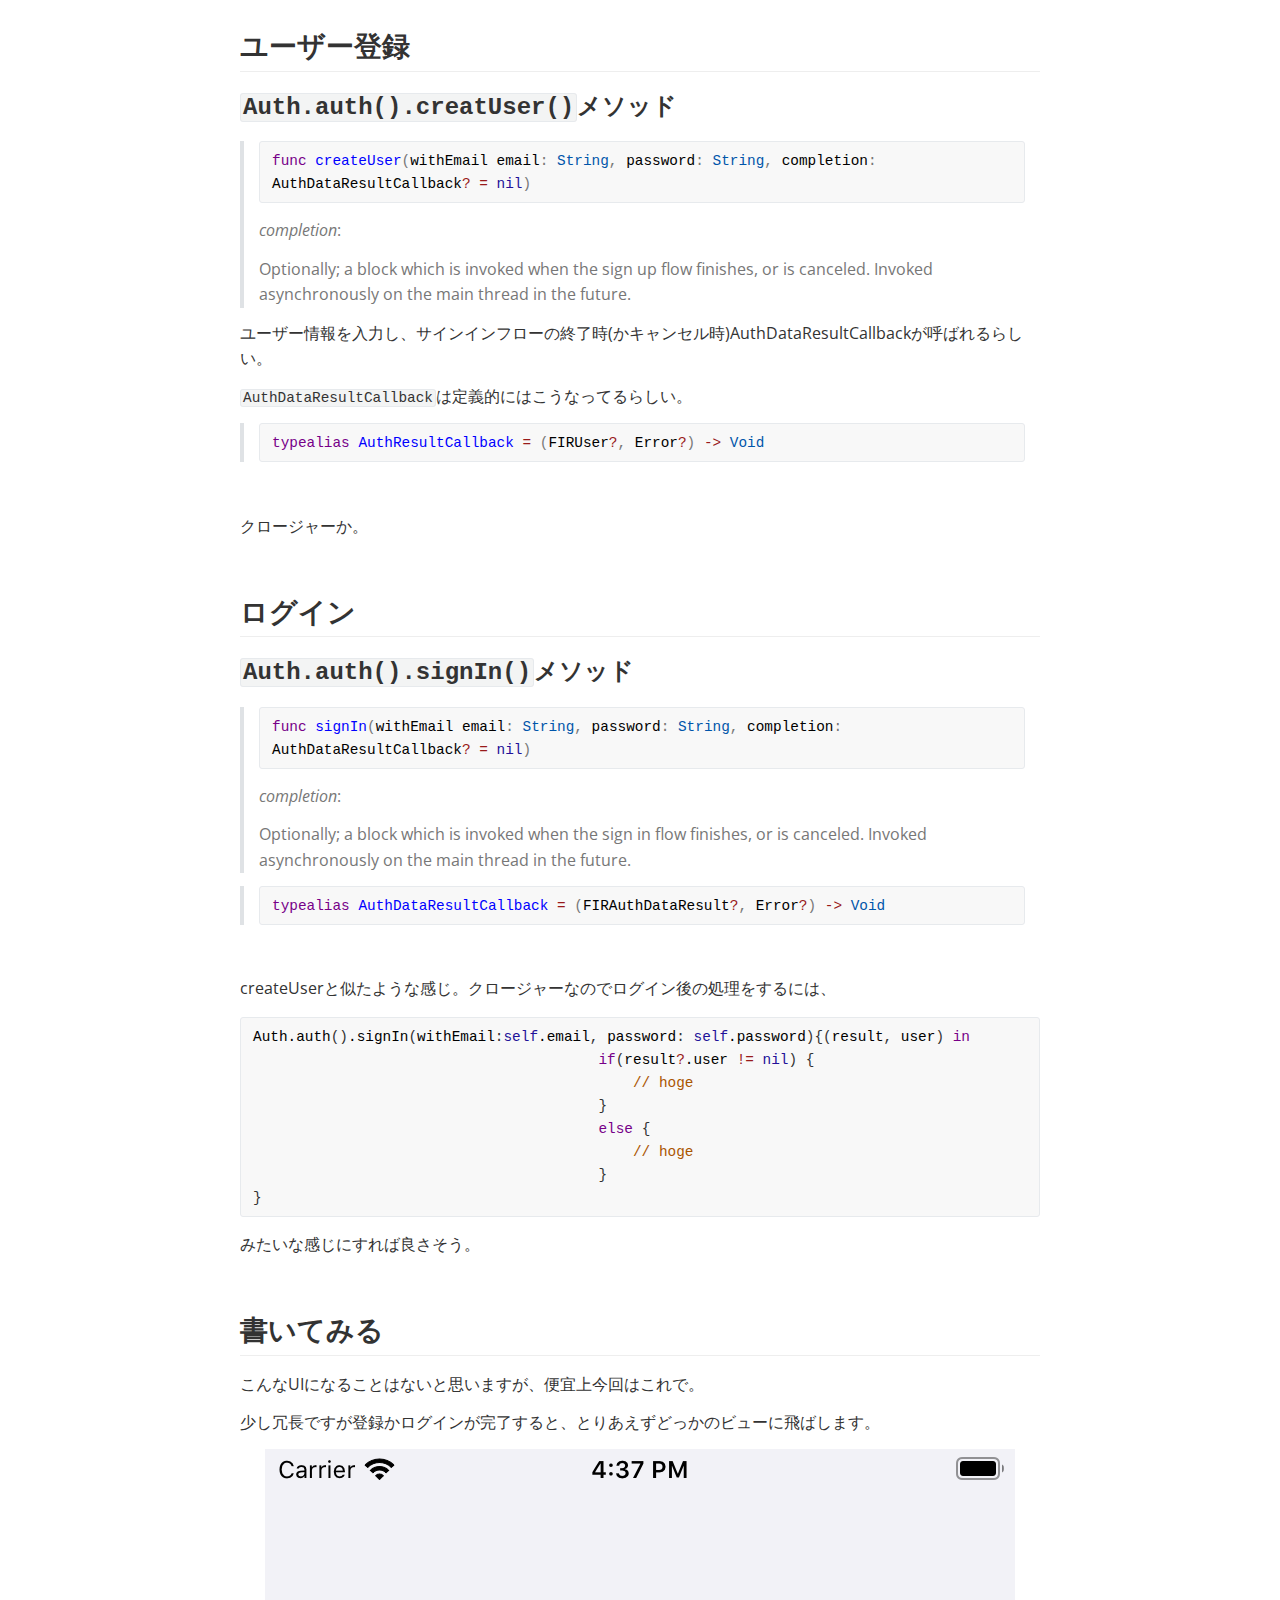
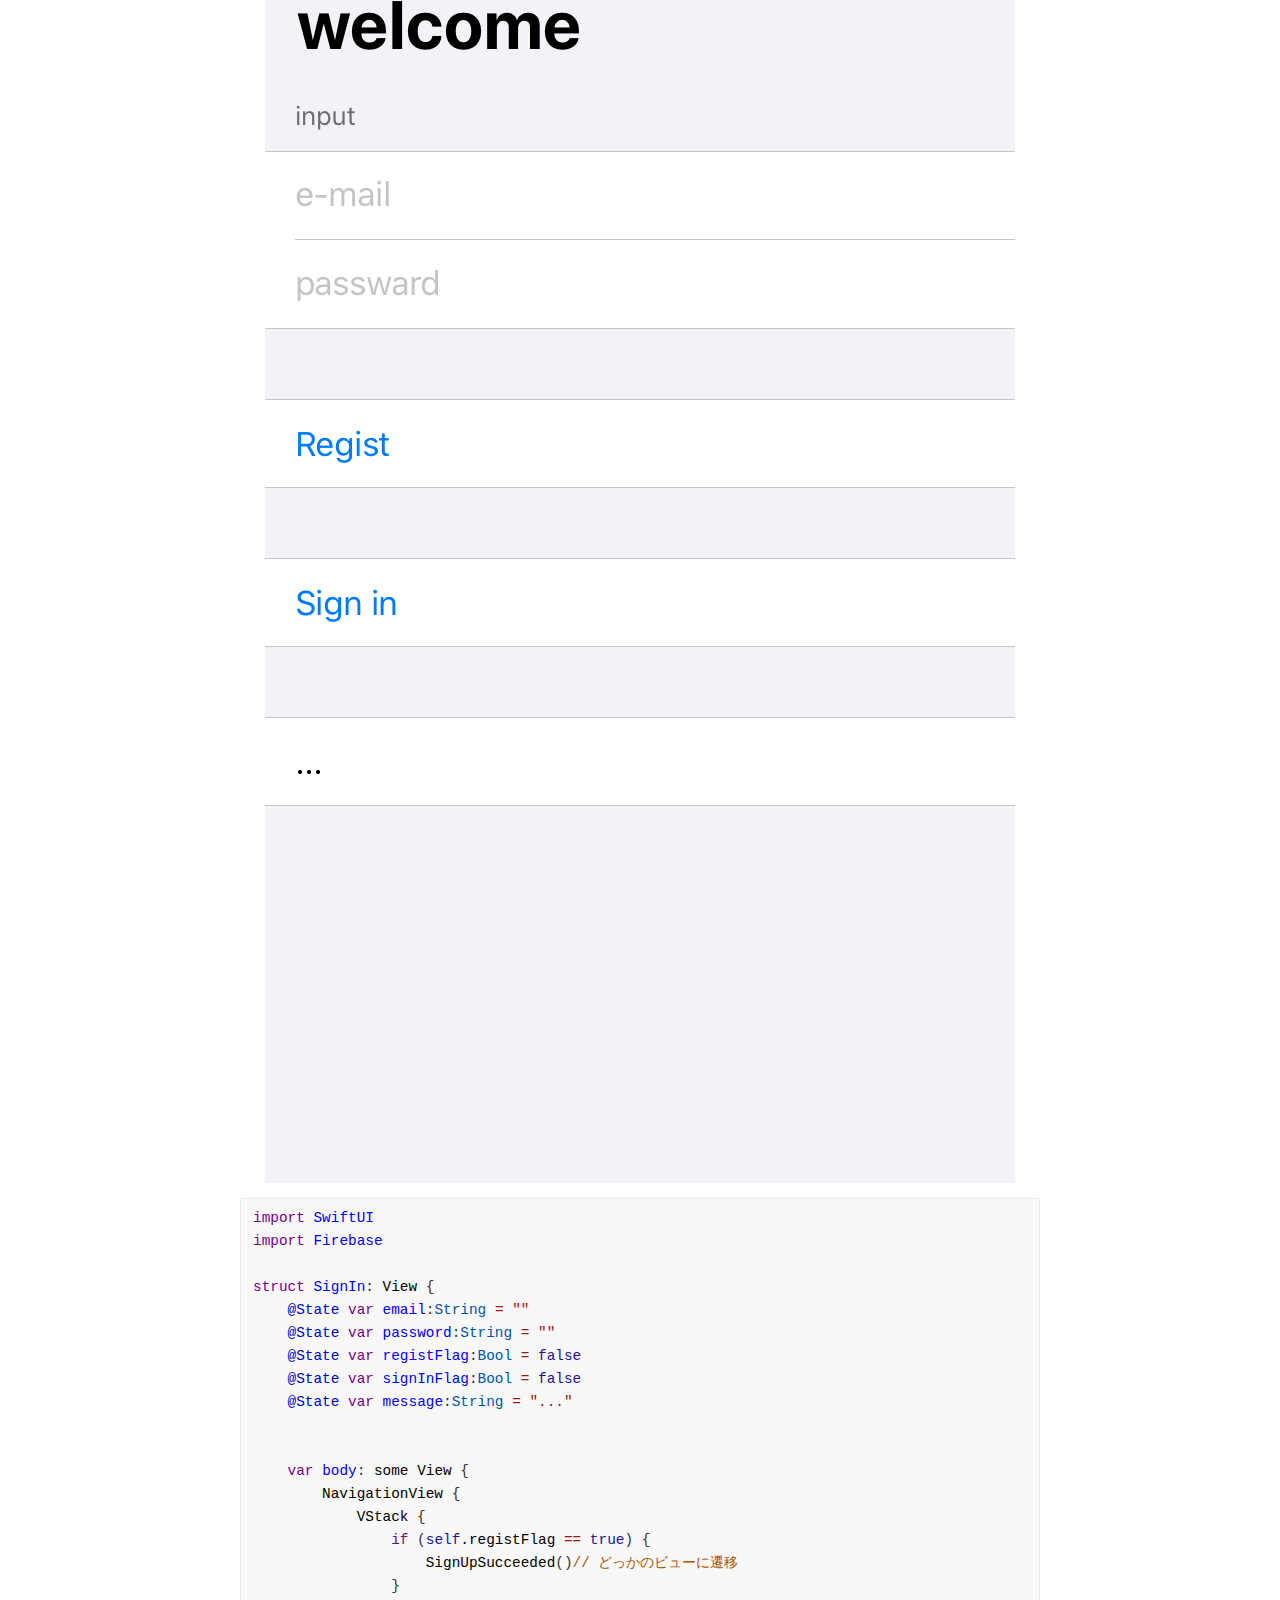
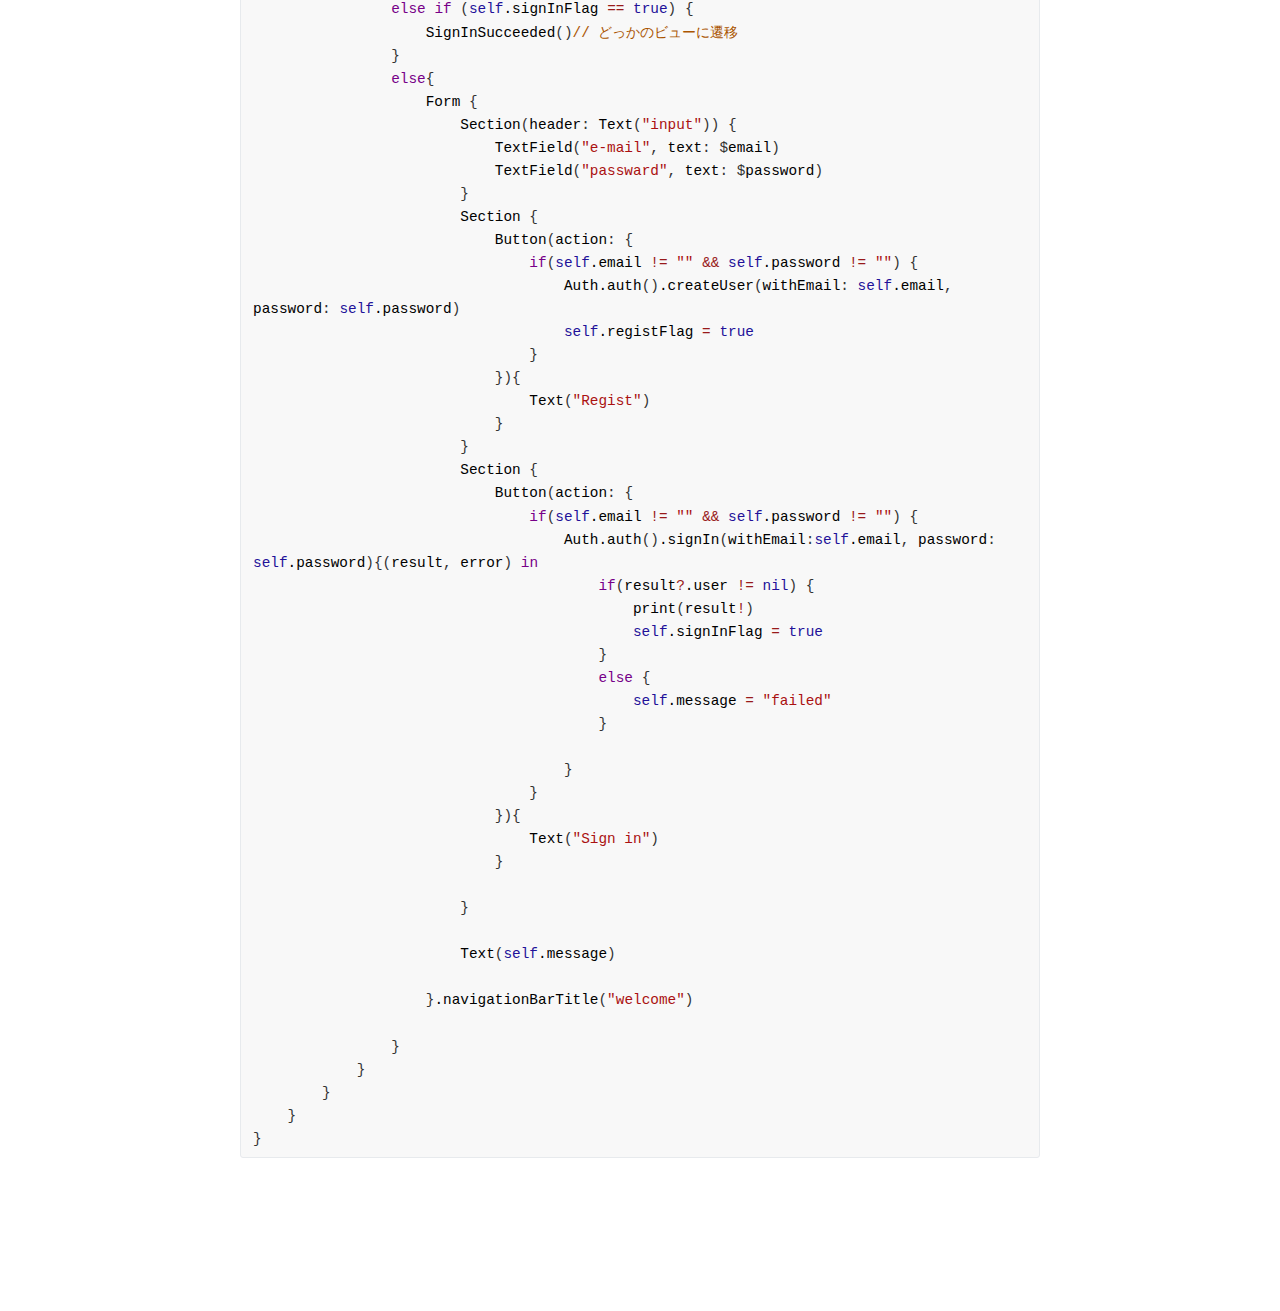
==== commit 8b819259: "added bfirebase auth v2" ====
--- a/app/pages/firebase認証.html
+++ b/app/pages/firebase認証.html
@@ -591,6 +591,6 @@
 </style>
 </head>
 <body class='typora-export' >
-<div  id='write'  class = 'is-mac'><h1><a name="firebase-authenticationでユーザー認証を実装する" class="md-header-anchor"></a><span>Firebase Authenticationでユーザー認証を実装する</span></h1><p>&nbsp;</p><p><span>Firebase (Google製のmBaaS) + iOSでログイン機能を実装します。</span></p><p>&nbsp;</p><h2><a name="firebase-authenticationとは" class="md-header-anchor"></a><span>Firebase Authenticationとは</span></h2><p><span>認証機能に関する機能を提供するサービス</span></p><p><span>パスワードや電話番号認証に加え、フェデレーション認証にも対応(Google, Facebook, Twitter, GitHubなど)</span></p><p>&nbsp;</p><h2><a name="仕組みざっくり）" class="md-header-anchor"></a><span>仕組み（ざっくり）</span></h2><p><span style= "color: red"><span>ユーザーからの認証情報を取得</span></span></p><p><span>↓</span></p><p><span style= "color: red"><span>Firebase Authentication SDKに渡す</span></span></p><p><span>↓</span></p><p><span style= "color: red"><span>Googleのバックエンドサービスによって認証情報が検証される</span></span></p><p><span>↓</span></p><p><span style= "color: red"><span>レスポンスが返ってくる</span></span></p><p>&nbsp;</p><p><span>ログインが成功すると、ユーザーの基本的な情報にアクセスしたり他のFirebaseサービスとの連携も可。</span></p><p>&nbsp;</p><h2><a name="事前準備" class="md-header-anchor"></a><span>事前準備</span></h2><h4><a name="環境" class="md-header-anchor"></a><span>環境 </span></h4><ul><li><span>MacOS Catalina 10.15.4</span></li></ul><ul><li><span>Xcode 11.4.1</span></li></ul><ul><li><span>Swift 5</span></li></ul><ul><li><span>CocoaPods 1.8.4</span></li></ul><p><span>Canvasだとたまにバグるので、実機かエミュレーターの方がいいかもです。</span></p><p>&nbsp;</p><p><span>Firebaseの登録は省略します。公式のドキュメントが丁寧なので、適当にやればできると思います。</span></p><p>&nbsp;</p><p><span>Podfileに以下を記述して、</span><code>pod install</code><span>を実行</span></p><pre spellcheck="false" class="md-fences md-end-block ty-contain-cm modeLoaded" lang="php"><div class="CodeMirror cm-s-inner CodeMirror-wrap" lang="php"><div style="overflow: hidden; position: relative; width: 3px; height: 0px; top: 0px; left: 8px;"><textarea autocorrect="off" autocapitalize="off" spellcheck="false" tabindex="0" style="position: absolute; bottom: -1em; padding: 0px; width: 1000px; height: 1em; outline: none;"></textarea></div><div class="CodeMirror-scrollbar-filler" cm-not-content="true"></div><div class="CodeMirror-gutter-filler" cm-not-content="true"></div><div class="CodeMirror-scroll" tabindex="-1"><div class="CodeMirror-sizer" style="margin-left: 0px; margin-bottom: 0px; border-right-width: 0px; padding-right: 0px; padding-bottom: 0px;"><div style="position: relative; top: 0px;"><div class="CodeMirror-lines" role="presentation"><div role="presentation" style="position: relative; outline: none;"><div class="CodeMirror-measure"><pre>x</pre></div><div class="CodeMirror-measure"></div><div style="position: relative; z-index: 1;"></div><div class="CodeMirror-code" role="presentation" style=""><div class="CodeMirror-activeline" style="position: relative;"><div class="CodeMirror-activeline-background CodeMirror-linebackground"></div><div class="CodeMirror-gutter-background CodeMirror-activeline-gutter" style="left: 0px; width: 0px;"></div><pre class=" CodeMirror-line " role="presentation"><span role="presentation" style="padding-right: 0.1px;"><span class="cm-comment"># add the Firebase pod for Google Analytics</span></span></pre></div><div class="" style="position: relative;"><pre class=" CodeMirror-line " role="presentation"><span role="presentation" style="padding-right: 0.1px;"><span class="cm-variable">pod</span> <span class="cm-string">'Firebase/Analytics'</span></span></pre></div><div class="" style="position: relative;"><pre class=" CodeMirror-line " role="presentation"><span role="presentation" style="padding-right: 0.1px;"><span class="cm-comment"># add pods for any other desired Firebase products</span></span></pre></div><div class="" style="position: relative;"><pre class=" CodeMirror-line " role="presentation"><span role="presentation" style="padding-right: 0.1px;"><span class="cm-comment"># https://firebase.google.com/docs/ios/setup#available-pods</span></span></pre></div><div class="" style="position: relative;"><pre class=" CodeMirror-line " role="presentation"><span role="presentation" style="padding-right: 0.1px;"><span class="cm-variable">pod</span> <span class="cm-string">'Firebase/Core'</span></span></pre></div><div class="" style="position: relative;"><pre class=" CodeMirror-line " role="presentation"><span role="presentation" style="padding-right: 0.1px;"><span class="cm-variable">pod</span> <span class="cm-string">'Firebase/Database'</span></span></pre></div><div class="" style="position: relative;"><pre class=" CodeMirror-line " role="presentation"><span role="presentation" style="padding-right: 0.1px;"><span class="cm-variable">pod</span> <span class="cm-string">'Firebase/Auth'</span></span></pre></div></div></div></div></div></div><div style="position: absolute; height: 0px; width: 1px; border-bottom-width: 0px; border-bottom-style: solid; border-bottom-color: transparent; top: 154px;"></div><div class="CodeMirror-gutters" style="display: none; height: 154px;"></div></div></div></pre><p><code>Firebase/Core</code><span>と</span><code>Firebase/Database</code><span> はRealtime Datebase用ですが、面倒なので一緒に入れときます。</span></p><p>&nbsp;</p><h2><a name="ユーザー登録" class="md-header-anchor"></a><span>ユーザー登録</span></h2><h3><a name="authauthcreatuserメソッド" class="md-header-anchor"></a><code>Auth.auth().creatUser()</code><span>メソッド</span></h3><blockquote><pre lang="swift" class="md-fences md-end-block ty-contain-cm modeLoaded" spellcheck="false"><div class="CodeMirror cm-s-inner CodeMirror-wrap" lang="swift"><div style="overflow: hidden; position: relative; width: 3px; height: 0px; top: 0px; left: 8px;"><textarea autocorrect="off" autocapitalize="off" spellcheck="false" tabindex="0" style="position: absolute; bottom: -1em; padding: 0px; width: 1000px; height: 1em; outline: none;"></textarea></div><div class="CodeMirror-scrollbar-filler" cm-not-content="true"></div><div class="CodeMirror-gutter-filler" cm-not-content="true"></div><div class="CodeMirror-scroll" tabindex="-1"><div class="CodeMirror-sizer" style="margin-left: 0px; margin-bottom: 0px; border-right-width: 0px; padding-right: 0px; padding-bottom: 0px;"><div style="position: relative; top: 0px;"><div class="CodeMirror-lines" role="presentation"><div role="presentation" style="position: relative; outline: none;"><div class="CodeMirror-measure"><pre>x</pre></div><div class="CodeMirror-measure"></div><div style="position: relative; z-index: 1;"></div><div class="CodeMirror-code" role="presentation"><div class="CodeMirror-activeline" style="position: relative;"><div class="CodeMirror-activeline-background CodeMirror-linebackground"></div><div class="CodeMirror-gutter-background CodeMirror-activeline-gutter" style="left: 0px; width: 0px;"></div><pre class=" CodeMirror-line " role="presentation"><span role="presentation" style="padding-right: 0.1px;"><span class="cm-keyword">func</span> <span class="cm-def">createUser</span><span class="cm-punctuation">(</span><span class="cm-variable">withEmail</span> <span class="cm-variable">email</span><span class="cm-punctuation">:</span> <span class="cm-variable-2">String</span><span class="cm-punctuation">,</span> <span class="cm-variable">password</span><span class="cm-punctuation">:</span> <span class="cm-variable-2">String</span><span class="cm-punctuation">,</span> <span class="cm-variable">completion</span><span class="cm-punctuation">:</span> <span class="cm-variable">AuthDataResultCallback</span><span class="cm-operator">?</span> <span class="cm-operator">=</span> <span class="cm-atom">nil</span><span class="cm-punctuation">)</span></span></pre></div></div></div></div></div></div><div style="position: absolute; height: 0px; width: 1px; border-bottom-width: 0px; border-bottom-style: solid; border-bottom-color: transparent; top: 44px;"></div><div class="CodeMirror-gutters" style="display: none; height: 44px;"></div></div></div></pre><p><em><span>completion</span></em><span>:</span></p><p><span>Optionally; a block which is invoked when the sign up flow finishes, or is canceled. Invoked asynchronously on the main thread in the future.</span></p></blockquote><p><span>ユーザー情報を入力し、サインインフローの終了時(かキャンセル時)AuthDataResultCallbackが呼ばれるらしい。</span></p><p><code>AuthDataResultCallback</code><span>は定義的にはこうなってるらしい。</span></p><blockquote><pre spellcheck="false" class="md-fences md-end-block ty-contain-cm modeLoaded" lang="swift"><div class="CodeMirror cm-s-inner CodeMirror-wrap" lang="swift"><div style="overflow: hidden; position: relative; width: 3px; height: 0px; top: 0px; left: 8px;"><textarea autocorrect="off" autocapitalize="off" spellcheck="false" tabindex="0" style="position: absolute; bottom: -1em; padding: 0px; width: 1000px; height: 1em; outline: none;"></textarea></div><div class="CodeMirror-scrollbar-filler" cm-not-content="true"></div><div class="CodeMirror-gutter-filler" cm-not-content="true"></div><div class="CodeMirror-scroll" tabindex="-1"><div class="CodeMirror-sizer" style="margin-left: 0px; margin-bottom: 0px; border-right-width: 0px; padding-right: 0px; padding-bottom: 0px;"><div style="position: relative; top: 0px;"><div class="CodeMirror-lines" role="presentation"><div role="presentation" style="position: relative; outline: none;"><div class="CodeMirror-measure"><pre><span>xxxxxxxxxx</span></pre></div><div class="CodeMirror-measure"></div><div style="position: relative; z-index: 1;"></div><div class="CodeMirror-code" role="presentation"><div class="CodeMirror-activeline" style="position: relative;"><div class="CodeMirror-activeline-background CodeMirror-linebackground"></div><div class="CodeMirror-gutter-background CodeMirror-activeline-gutter" style="left: 0px; width: 0px;"></div><pre class=" CodeMirror-line " role="presentation"><span role="presentation" style="padding-right: 0.1px;"><span class="cm-keyword">typealias</span> <span class="cm-def">AuthResultCallback</span> <span class="cm-operator">=</span> <span class="cm-punctuation">(</span><span class="cm-variable">FIRUser</span><span class="cm-operator">?</span><span class="cm-punctuation">,</span> <span class="cm-variable">Error</span><span class="cm-operator">?</span><span class="cm-punctuation">)</span> <span class="cm-operator">-&gt;</span> <span class="cm-variable-2">Void</span></span></pre></div></div></div></div></div></div><div style="position: absolute; height: 0px; width: 1px; border-bottom-width: 0px; border-bottom-style: solid; border-bottom-color: transparent; top: 22px;"></div><div class="CodeMirror-gutters" style="display: none; height: 22px;"></div></div></div></pre></blockquote><p>&nbsp;</p><p><span>クロージャーか。</span></p><p>&nbsp;</p><h2><a name="ログイン" class="md-header-anchor"></a><span>ログイン</span></h2><h3><a name="authauthsigninメソッド" class="md-header-anchor"></a><code>Auth.auth().signIn()</code><span>メソッド</span></h3><blockquote><pre spellcheck="false" class="md-fences md-end-block ty-contain-cm modeLoaded" lang="swift"><div class="CodeMirror cm-s-inner CodeMirror-wrap" lang="swift"><div style="overflow: hidden; position: relative; width: 3px; height: 0px; top: 0px; left: 8px;"><textarea autocorrect="off" autocapitalize="off" spellcheck="false" tabindex="0" style="position: absolute; bottom: -1em; padding: 0px; width: 1000px; height: 1em; outline: none;"></textarea></div><div class="CodeMirror-scrollbar-filler" cm-not-content="true"></div><div class="CodeMirror-gutter-filler" cm-not-content="true"></div><div class="CodeMirror-scroll" tabindex="-1"><div class="CodeMirror-sizer" style="margin-left: 0px; margin-bottom: 0px; border-right-width: 0px; padding-right: 0px; padding-bottom: 0px;"><div style="position: relative; top: 0px;"><div class="CodeMirror-lines" role="presentation"><div role="presentation" style="position: relative; outline: none;"><div class="CodeMirror-measure"><pre><span>xxxxxxxxxx</span></pre></div><div class="CodeMirror-measure"></div><div style="position: relative; z-index: 1;"></div><div class="CodeMirror-code" role="presentation"><div class="CodeMirror-activeline" style="position: relative;"><div class="CodeMirror-activeline-background CodeMirror-linebackground"></div><div class="CodeMirror-gutter-background CodeMirror-activeline-gutter" style="left: 0px; width: 0px;"></div><pre class=" CodeMirror-line " role="presentation"><span role="presentation" style="padding-right: 0.1px;"><span class="cm-keyword">func</span> <span class="cm-def">signIn</span><span class="cm-punctuation">(</span><span class="cm-variable">withEmail</span> <span class="cm-variable">email</span><span class="cm-punctuation">:</span> <span class="cm-variable-2">String</span><span class="cm-punctuation">,</span> <span class="cm-variable">password</span><span class="cm-punctuation">:</span> <span class="cm-variable-2">String</span><span class="cm-punctuation">,</span> <span class="cm-variable">completion</span><span class="cm-punctuation">:</span> <span class="cm-variable">AuthDataResultCallback</span><span class="cm-operator">?</span> <span class="cm-operator">=</span> <span class="cm-atom">nil</span><span class="cm-punctuation">)</span></span></pre></div></div></div></div></div></div><div style="position: absolute; height: 0px; width: 1px; border-bottom-width: 0px; border-bottom-style: solid; border-bottom-color: transparent; top: 44px;"></div><div class="CodeMirror-gutters" style="display: none; height: 44px;"></div></div></div></pre><p><em><span>completion</span></em><span>:</span></p><p><span> Optionally; a block which is invoked when the sign in flow finishes, or is canceled. Invoked asynchronously on the main thread in the future.</span></p></blockquote><blockquote><pre spellcheck="false" class="md-fences md-end-block ty-contain-cm modeLoaded" lang="swift"><div class="CodeMirror cm-s-inner CodeMirror-wrap" lang="swift"><div style="overflow: hidden; position: relative; width: 3px; height: 0px; top: 0px; left: 8px;"><textarea autocorrect="off" autocapitalize="off" spellcheck="false" tabindex="0" style="position: absolute; bottom: -1em; padding: 0px; width: 1000px; height: 1em; outline: none;"></textarea></div><div class="CodeMirror-scrollbar-filler" cm-not-content="true"></div><div class="CodeMirror-gutter-filler" cm-not-content="true"></div><div class="CodeMirror-scroll" tabindex="-1"><div class="CodeMirror-sizer" style="margin-left: 0px; margin-bottom: 0px; border-right-width: 0px; padding-right: 0px; padding-bottom: 0px;"><div style="position: relative; top: 0px;"><div class="CodeMirror-lines" role="presentation"><div role="presentation" style="position: relative; outline: none;"><div class="CodeMirror-measure"><pre><span>xxxxxxxxxx</span></pre></div><div class="CodeMirror-measure"></div><div style="position: relative; z-index: 1;"></div><div class="CodeMirror-code" role="presentation"><div class="CodeMirror-activeline" style="position: relative;"><div class="CodeMirror-activeline-background CodeMirror-linebackground"></div><div class="CodeMirror-gutter-background CodeMirror-activeline-gutter" style="left: 0px; width: 0px;"></div><pre class=" CodeMirror-line " role="presentation"><span role="presentation" style="padding-right: 0.1px;"><span class="cm-keyword">typealias</span> <span class="cm-def">AuthDataResultCallback</span> <span class="cm-operator">=</span> <span class="cm-punctuation">(</span><span class="cm-variable">FIRAuthDataResult</span><span class="cm-operator">?</span><span class="cm-punctuation">,</span> <span class="cm-variable">Error</span><span class="cm-operator">?</span><span class="cm-punctuation">)</span> <span class="cm-operator">-&gt;</span> <span class="cm-variable-2">Void</span></span></pre></div></div></div></div></div></div><div style="position: absolute; height: 0px; width: 1px; border-bottom-width: 0px; border-bottom-style: solid; border-bottom-color: transparent; top: 22px;"></div><div class="CodeMirror-gutters" style="display: none; height: 22px;"></div></div></div></pre></blockquote><p>&nbsp;</p><p><span>createUserと似たような感じ。クロージャーなのでログイン後の処理をするには、</span></p><pre lang="swift" class="md-fences md-end-block ty-contain-cm modeLoaded" spellcheck="false"><div class="CodeMirror cm-s-inner CodeMirror-wrap" lang="swift"><div style="overflow: hidden; position: relative; width: 3px; height: 0px; top: 0px; left: 8px;"><textarea autocorrect="off" autocapitalize="off" spellcheck="false" tabindex="0" style="position: absolute; bottom: -1em; padding: 0px; width: 1000px; height: 1em; outline: none;"></textarea></div><div class="CodeMirror-scrollbar-filler" cm-not-content="true"></div><div class="CodeMirror-gutter-filler" cm-not-content="true"></div><div class="CodeMirror-scroll" tabindex="-1"><div class="CodeMirror-sizer" style="margin-left: 0px; margin-bottom: 0px; border-right-width: 0px; padding-right: 0px; padding-bottom: 0px;"><div style="position: relative; top: 0px;"><div class="CodeMirror-lines" role="presentation"><div role="presentation" style="position: relative; outline: none;"><div class="CodeMirror-measure"></div><div class="CodeMirror-measure"></div><div style="position: relative; z-index: 1;"></div><div class="CodeMirror-code" role="presentation" style=""><div class="CodeMirror-activeline" style="position: relative;"><div class="CodeMirror-activeline-background CodeMirror-linebackground"></div><div class="CodeMirror-gutter-background CodeMirror-activeline-gutter" style="left: 0px; width: 0px;"></div><pre class=" CodeMirror-line " role="presentation"><span role="presentation" style="padding-right: 0.1px;"><span class="cm-variable">Auth</span><span class="cm-property">.auth</span><span class="cm-punctuation">()</span><span class="cm-property">.signIn</span><span class="cm-punctuation">(</span><span class="cm-variable">withEmail</span><span class="cm-punctuation">:</span><span class="cm-atom">self</span><span class="cm-property">.email</span><span class="cm-punctuation">,</span> <span class="cm-variable">password</span><span class="cm-punctuation">:</span> <span class="cm-atom">self</span><span class="cm-property">.password</span><span class="cm-punctuation">){(</span><span class="cm-variable">result</span><span class="cm-punctuation">,</span> <span class="cm-variable">user</span><span class="cm-punctuation">)</span> <span class="cm-keyword">in</span></span></pre></div><div class="" style="position: relative;"><pre class=" CodeMirror-line " role="presentation"><span role="presentation" style="padding-right: 0.1px;"> &nbsp; &nbsp; &nbsp; &nbsp; &nbsp; &nbsp; &nbsp; &nbsp; &nbsp; &nbsp; &nbsp; &nbsp; &nbsp; &nbsp; &nbsp; &nbsp; &nbsp; &nbsp; &nbsp; &nbsp;<span class="cm-keyword">if</span><span class="cm-punctuation">(</span><span class="cm-variable">result</span><span class="cm-operator">?</span><span class="cm-property">.user</span> <span class="cm-operator">!=</span> <span class="cm-atom">nil</span><span class="cm-punctuation">)</span> <span class="cm-punctuation">{</span></span></pre></div><div class="" style="position: relative;"><pre class=" CodeMirror-line " role="presentation"><span role="presentation" style="padding-right: 0.1px;"> &nbsp; &nbsp; &nbsp; &nbsp; &nbsp; &nbsp; &nbsp; &nbsp; &nbsp; &nbsp; &nbsp; &nbsp; &nbsp; &nbsp; &nbsp; &nbsp; &nbsp; &nbsp; &nbsp; &nbsp; &nbsp; &nbsp;<span class="cm-comment">// hoge</span></span></pre></div><div class="" style="position: relative;"><pre class=" CodeMirror-line " role="presentation"><span role="presentation" style="padding-right: 0.1px;"> &nbsp; &nbsp; &nbsp; &nbsp; &nbsp; &nbsp; &nbsp; &nbsp; &nbsp; &nbsp; &nbsp; &nbsp; &nbsp; &nbsp; &nbsp; &nbsp; &nbsp; &nbsp; &nbsp; &nbsp;<span class="cm-punctuation">}</span></span></pre></div><div class="" style="position: relative;"><pre class=" CodeMirror-line " role="presentation"><span role="presentation" style="padding-right: 0.1px;"> &nbsp; &nbsp; &nbsp; &nbsp; &nbsp; &nbsp; &nbsp; &nbsp; &nbsp; &nbsp; &nbsp; &nbsp; &nbsp; &nbsp; &nbsp; &nbsp; &nbsp; &nbsp; &nbsp; &nbsp;<span class="cm-keyword">else</span> <span class="cm-punctuation">{</span></span></pre></div><div class="" style="position: relative;"><pre class=" CodeMirror-line " role="presentation"><span role="presentation" style="padding-right: 0.1px;"> &nbsp; &nbsp; &nbsp; &nbsp; &nbsp; &nbsp; &nbsp; &nbsp; &nbsp; &nbsp; &nbsp; &nbsp; &nbsp; &nbsp; &nbsp; &nbsp; &nbsp; &nbsp; &nbsp; &nbsp; &nbsp; &nbsp;<span class="cm-comment">// hoge</span></span></pre></div><div class="" style="position: relative;"><pre class=" CodeMirror-line " role="presentation"><span role="presentation" style="padding-right: 0.1px;"> &nbsp; &nbsp; &nbsp; &nbsp; &nbsp; &nbsp; &nbsp; &nbsp; &nbsp; &nbsp; &nbsp; &nbsp; &nbsp; &nbsp; &nbsp; &nbsp; &nbsp; &nbsp; &nbsp; &nbsp;<span class="cm-punctuation">}</span></span></pre></div><div class="" style="position: relative;"><pre class=" CodeMirror-line " role="presentation"><span role="presentation" style="padding-right: 0.1px;"><span class="cm-punctuation">}</span></span></pre></div></div></div></div></div></div><div style="position: absolute; height: 0px; width: 1px; border-bottom-width: 0px; border-bottom-style: solid; border-bottom-color: transparent; top: 176px;"></div><div class="CodeMirror-gutters" style="display: none; height: 176px;"></div></div></div></pre><p><span>みたいな感じにすれば良さそう。</span></p><p>&nbsp;</p><p>&nbsp;</p><p><span>こんなUIになることはないと思いますが、便宜上今回はこれで。</span></p><p><span>少し冗長ですが登録かログインが完了すると、とりあえずどっかのビューに飛ばします。</span></p><p><img src="/Users/kuro/Desktop/Simulator Screen Shot - iPhone SE (2nd generation) - 2020-06-02 at 16.37.50.png" alt="Simulator Screen Shot - iPhone SE (2nd generation) - 2020-06-02 at 16.37.50" style="zoom:25%;" /></p><p>&nbsp;</p><pre spellcheck="false" class="md-fences md-end-block ty-contain-cm modeLoaded" lang="swift" style="break-inside: unset;"><div class="CodeMirror cm-s-inner CodeMirror-wrap" lang="swift"><div style="overflow: hidden; position: relative; width: 3px; height: 0px; top: 0px; left: 8px;"><textarea autocorrect="off" autocapitalize="off" spellcheck="false" tabindex="0" style="position: absolute; bottom: -1em; padding: 0px; width: 1000px; height: 1em; outline: none;"></textarea></div><div class="CodeMirror-scrollbar-filler" cm-not-content="true"></div><div class="CodeMirror-gutter-filler" cm-not-content="true"></div><div class="CodeMirror-scroll" tabindex="-1"><div class="CodeMirror-sizer" style="margin-left: 0px; margin-bottom: 0px; border-right-width: 0px; padding-right: 0px; padding-bottom: 0px;"><div style="position: relative; top: 0px;"><div class="CodeMirror-lines" role="presentation"><div role="presentation" style="position: relative; outline: none;"><div class="CodeMirror-measure"><pre><span>xxxxxxxxxx</span></pre></div><div class="CodeMirror-measure"></div><div style="position: relative; z-index: 1;"></div><div class="CodeMirror-code" role="presentation" style=""><div class="CodeMirror-activeline" style="position: relative;"><div class="CodeMirror-activeline-background CodeMirror-linebackground"></div><div class="CodeMirror-gutter-background CodeMirror-activeline-gutter" style="left: 0px; width: 0px;"></div><pre class=" CodeMirror-line " role="presentation"><span role="presentation" style="padding-right: 0.1px;"><span class="cm-keyword">import</span> <span class="cm-def">SwiftUI</span></span></pre></div><pre class=" CodeMirror-line " role="presentation"><span role="presentation" style="padding-right: 0.1px;"><span class="cm-keyword">import</span> <span class="cm-def">Firebase</span></span></pre><pre class=" CodeMirror-line " role="presentation"><span role="presentation" style="padding-right: 0.1px;"><span cm-text="">​</span></span></pre><pre class=" CodeMirror-line " role="presentation"><span role="presentation" style="padding-right: 0.1px;"><span class="cm-keyword">struct</span> <span class="cm-def">SignIn</span><span class="cm-punctuation">:</span> <span class="cm-variable">View</span> <span class="cm-punctuation">{</span></span></pre><pre class=" CodeMirror-line " role="presentation"><span role="presentation" style="padding-right: 0.1px;"> &nbsp; &nbsp;<span class="cm-attribute">@State</span> <span class="cm-keyword">var</span> <span class="cm-def">email</span><span class="cm-punctuation">:</span><span class="cm-variable-2">String</span> <span class="cm-operator">=</span> <span class="cm-string">""</span></span></pre><pre class=" CodeMirror-line " role="presentation"><span role="presentation" style="padding-right: 0.1px;"> &nbsp; &nbsp;<span class="cm-attribute">@State</span> <span class="cm-keyword">var</span> <span class="cm-def">password</span><span class="cm-punctuation">:</span><span class="cm-variable-2">String</span> <span class="cm-operator">=</span> <span class="cm-string">""</span></span></pre><pre class=" CodeMirror-line " role="presentation"><span role="presentation" style="padding-right: 0.1px;"> &nbsp; &nbsp;<span class="cm-attribute">@State</span> <span class="cm-keyword">var</span> <span class="cm-def">registFlag</span><span class="cm-punctuation">:</span><span class="cm-variable-2">Bool</span> <span class="cm-operator">=</span> <span class="cm-atom">false</span></span></pre><pre class=" CodeMirror-line " role="presentation"><span role="presentation" style="padding-right: 0.1px;"> &nbsp; &nbsp;<span class="cm-attribute">@State</span> <span class="cm-keyword">var</span> <span class="cm-def">signInFlag</span><span class="cm-punctuation">:</span><span class="cm-variable-2">Bool</span> <span class="cm-operator">=</span> <span class="cm-atom">false</span></span></pre><pre class=" CodeMirror-line " role="presentation"><span role="presentation" style="padding-right: 0.1px;"> &nbsp; &nbsp;<span class="cm-attribute">@State</span> <span class="cm-keyword">var</span> <span class="cm-def">message</span><span class="cm-punctuation">:</span><span class="cm-variable-2">String</span> <span class="cm-operator">=</span> <span class="cm-string">"..."</span></span></pre><pre class=" CodeMirror-line " role="presentation"><span role="presentation" style="padding-right: 0.1px;"> &nbsp; &nbsp;</span></pre><pre class=" CodeMirror-line " role="presentation"><span role="presentation" style="padding-right: 0.1px;"> &nbsp; &nbsp;</span></pre><pre class=" CodeMirror-line " role="presentation"><span role="presentation" style="padding-right: 0.1px;"> &nbsp; &nbsp;<span class="cm-keyword">var</span> <span class="cm-def">body</span><span class="cm-punctuation">:</span> <span class="cm-variable">some</span> <span class="cm-variable">View</span> <span class="cm-punctuation">{</span></span></pre><pre class=" CodeMirror-line " role="presentation"><span role="presentation" style="padding-right: 0.1px;"> &nbsp; &nbsp; &nbsp; &nbsp;<span class="cm-variable">NavigationView</span> <span class="cm-punctuation">{</span></span></pre><pre class=" CodeMirror-line " role="presentation"><span role="presentation" style="padding-right: 0.1px;"> &nbsp; &nbsp; &nbsp; &nbsp; &nbsp; &nbsp;<span class="cm-variable">VStack</span> <span class="cm-punctuation">{</span></span></pre><pre class=" CodeMirror-line " role="presentation"><span role="presentation" style="padding-right: 0.1px;"> &nbsp; &nbsp; &nbsp; &nbsp; &nbsp; &nbsp; &nbsp; &nbsp;<span class="cm-keyword">if</span> <span class="cm-punctuation">(</span><span class="cm-atom">self</span><span class="cm-property">.registFlag</span> <span class="cm-operator">==</span> <span class="cm-atom">true</span><span class="cm-punctuation">)</span> <span class="cm-punctuation">{</span></span></pre><pre class=" CodeMirror-line " role="presentation"><span role="presentation" style="padding-right: 0.1px;"> &nbsp; &nbsp; &nbsp; &nbsp; &nbsp; &nbsp; &nbsp; &nbsp; &nbsp; &nbsp;<span class="cm-variable">SignUpSucceeded</span><span class="cm-punctuation">()</span><span class="cm-comment">// どっかのビューに遷移</span></span></pre><pre class=" CodeMirror-line " role="presentation"><span role="presentation" style="padding-right: 0.1px;"> &nbsp; &nbsp; &nbsp; &nbsp; &nbsp; &nbsp; &nbsp; &nbsp;<span class="cm-punctuation">}</span></span></pre><pre class=" CodeMirror-line " role="presentation"><span role="presentation" style="padding-right: 0.1px;"> &nbsp; &nbsp; &nbsp; &nbsp; &nbsp; &nbsp; &nbsp; &nbsp;<span class="cm-keyword">else</span> <span class="cm-keyword">if</span> <span class="cm-punctuation">(</span><span class="cm-atom">self</span><span class="cm-property">.signInFlag</span> <span class="cm-operator">==</span> <span class="cm-atom">true</span><span class="cm-punctuation">)</span> <span class="cm-punctuation">{</span></span></pre><pre class=" CodeMirror-line " role="presentation"><span role="presentation" style="padding-right: 0.1px;"> &nbsp; &nbsp; &nbsp; &nbsp; &nbsp; &nbsp; &nbsp; &nbsp; &nbsp; &nbsp;<span class="cm-variable">SignInSucceeded</span><span class="cm-punctuation">()</span><span class="cm-comment">// どっかのビューに遷移</span></span></pre><pre class=" CodeMirror-line " role="presentation"><span role="presentation" style="padding-right: 0.1px;"> &nbsp; &nbsp; &nbsp; &nbsp; &nbsp; &nbsp; &nbsp; &nbsp;<span class="cm-punctuation">}</span></span></pre><pre class=" CodeMirror-line " role="presentation"><span role="presentation" style="padding-right: 0.1px;"> &nbsp; &nbsp; &nbsp; &nbsp; &nbsp; &nbsp; &nbsp; &nbsp;<span class="cm-keyword">else</span><span class="cm-punctuation">{</span></span></pre><pre class=" CodeMirror-line " role="presentation"><span role="presentation" style="padding-right: 0.1px;"> &nbsp; &nbsp; &nbsp; &nbsp; &nbsp; &nbsp; &nbsp; &nbsp; &nbsp; &nbsp;<span class="cm-variable">Form</span> <span class="cm-punctuation">{</span></span></pre><pre class=" CodeMirror-line " role="presentation"><span role="presentation" style="padding-right: 0.1px;"> &nbsp; &nbsp; &nbsp; &nbsp; &nbsp; &nbsp; &nbsp; &nbsp; &nbsp; &nbsp; &nbsp; &nbsp;<span class="cm-variable">Section</span><span class="cm-punctuation">(</span><span class="cm-variable">header</span><span class="cm-punctuation">:</span> <span class="cm-variable">Text</span><span class="cm-punctuation">(</span><span class="cm-string">"input"</span><span class="cm-punctuation">))</span> <span class="cm-punctuation">{</span></span></pre><pre class=" CodeMirror-line " role="presentation"><span role="presentation" style="padding-right: 0.1px;"> &nbsp; &nbsp; &nbsp; &nbsp; &nbsp; &nbsp; &nbsp; &nbsp; &nbsp; &nbsp; &nbsp; &nbsp; &nbsp; &nbsp;<span class="cm-variable">TextField</span><span class="cm-punctuation">(</span><span class="cm-string">"e-mail"</span><span class="cm-punctuation">,</span> <span class="cm-variable">text</span><span class="cm-punctuation">:</span> $<span class="cm-variable">email</span><span class="cm-punctuation">)</span></span></pre><pre class=" CodeMirror-line " role="presentation"><span role="presentation" style="padding-right: 0.1px;"> &nbsp; &nbsp; &nbsp; &nbsp; &nbsp; &nbsp; &nbsp; &nbsp; &nbsp; &nbsp; &nbsp; &nbsp; &nbsp; &nbsp;<span class="cm-variable">TextField</span><span class="cm-punctuation">(</span><span class="cm-string">"passward"</span><span class="cm-punctuation">,</span> <span class="cm-variable">text</span><span class="cm-punctuation">:</span> $<span class="cm-variable">password</span><span class="cm-punctuation">)</span></span></pre><pre class=" CodeMirror-line " role="presentation"><span role="presentation" style="padding-right: 0.1px;"> &nbsp; &nbsp; &nbsp; &nbsp; &nbsp; &nbsp; &nbsp; &nbsp; &nbsp; &nbsp; &nbsp; &nbsp;<span class="cm-punctuation">}</span></span></pre><pre class=" CodeMirror-line " role="presentation"><span role="presentation" style="padding-right: 0.1px;"> &nbsp; &nbsp; &nbsp; &nbsp; &nbsp; &nbsp; &nbsp; &nbsp; &nbsp; &nbsp; &nbsp; &nbsp;<span class="cm-variable">Section</span> <span class="cm-punctuation">{</span></span></pre><pre class=" CodeMirror-line " role="presentation"><span role="presentation" style="padding-right: 0.1px;"> &nbsp; &nbsp; &nbsp; &nbsp; &nbsp; &nbsp; &nbsp; &nbsp; &nbsp; &nbsp; &nbsp; &nbsp; &nbsp; &nbsp;<span class="cm-variable">Button</span><span class="cm-punctuation">(</span><span class="cm-variable">action</span><span class="cm-punctuation">:</span> <span class="cm-punctuation">{</span></span></pre><pre class=" CodeMirror-line " role="presentation"><span role="presentation" style="padding-right: 0.1px;"> &nbsp; &nbsp; &nbsp; &nbsp; &nbsp; &nbsp; &nbsp; &nbsp; &nbsp; &nbsp; &nbsp; &nbsp; &nbsp; &nbsp; &nbsp; &nbsp;<span class="cm-keyword">if</span><span class="cm-punctuation">(</span><span class="cm-atom">self</span><span class="cm-property">.email</span> <span class="cm-operator">!=</span> <span class="cm-string">""</span> <span class="cm-operator">&amp;&amp;</span> <span class="cm-atom">self</span><span class="cm-property">.password</span> <span class="cm-operator">!=</span> <span class="cm-string">""</span><span class="cm-punctuation">)</span> <span class="cm-punctuation">{</span></span></pre><pre class=" CodeMirror-line " role="presentation"><span role="presentation" style="padding-right: 0.1px;"> &nbsp; &nbsp; &nbsp; &nbsp; &nbsp; &nbsp; &nbsp; &nbsp; &nbsp; &nbsp; &nbsp; &nbsp; &nbsp; &nbsp; &nbsp; &nbsp; &nbsp; &nbsp;<span class="cm-variable">Auth</span><span class="cm-property">.auth</span><span class="cm-punctuation">()</span><span class="cm-property">.createUser</span><span class="cm-punctuation">(</span><span class="cm-variable">withEmail</span><span class="cm-punctuation">:</span> <span class="cm-atom">self</span><span class="cm-property">.email</span><span class="cm-punctuation">,</span> <span class="cm-variable">password</span><span class="cm-punctuation">:</span> <span class="cm-atom">self</span><span class="cm-property">.password</span><span class="cm-punctuation">)</span></span></pre><pre class=" CodeMirror-line " role="presentation"><span role="presentation" style="padding-right: 0.1px;"> &nbsp; &nbsp; &nbsp; &nbsp; &nbsp; &nbsp; &nbsp; &nbsp; &nbsp; &nbsp; &nbsp; &nbsp; &nbsp; &nbsp; &nbsp; &nbsp; &nbsp; &nbsp;<span class="cm-atom">self</span><span class="cm-property">.registFlag</span> <span class="cm-operator">=</span> <span class="cm-atom">true</span></span></pre><pre class=" CodeMirror-line " role="presentation"><span role="presentation" style="padding-right: 0.1px;"> &nbsp; &nbsp; &nbsp; &nbsp; &nbsp; &nbsp; &nbsp; &nbsp; &nbsp; &nbsp; &nbsp; &nbsp; &nbsp; &nbsp; &nbsp; &nbsp;<span class="cm-punctuation">}</span></span></pre><pre class=" CodeMirror-line " role="presentation"><span role="presentation" style="padding-right: 0.1px;"> &nbsp; &nbsp; &nbsp; &nbsp; &nbsp; &nbsp; &nbsp; &nbsp; &nbsp; &nbsp; &nbsp; &nbsp; &nbsp; &nbsp;<span class="cm-punctuation">}){</span></span></pre><pre class=" CodeMirror-line " role="presentation"><span role="presentation" style="padding-right: 0.1px;"> &nbsp; &nbsp; &nbsp; &nbsp; &nbsp; &nbsp; &nbsp; &nbsp; &nbsp; &nbsp; &nbsp; &nbsp; &nbsp; &nbsp; &nbsp; &nbsp;<span class="cm-variable">Text</span><span class="cm-punctuation">(</span><span class="cm-string">"Regist"</span><span class="cm-punctuation">)</span></span></pre><pre class=" CodeMirror-line " role="presentation"><span role="presentation" style="padding-right: 0.1px;"> &nbsp; &nbsp; &nbsp; &nbsp; &nbsp; &nbsp; &nbsp; &nbsp; &nbsp; &nbsp; &nbsp; &nbsp; &nbsp; &nbsp;<span class="cm-punctuation">}</span></span></pre><pre class=" CodeMirror-line " role="presentation"><span role="presentation" style="padding-right: 0.1px;"> &nbsp; &nbsp; &nbsp; &nbsp; &nbsp; &nbsp; &nbsp; &nbsp; &nbsp; &nbsp; &nbsp; &nbsp;<span class="cm-punctuation">}</span></span></pre><pre class=" CodeMirror-line " role="presentation"><span role="presentation" style="padding-right: 0.1px;"> &nbsp; &nbsp; &nbsp; &nbsp; &nbsp; &nbsp; &nbsp; &nbsp; &nbsp; &nbsp; &nbsp; &nbsp;<span class="cm-variable">Section</span> <span class="cm-punctuation">{</span></span></pre><pre class=" CodeMirror-line " role="presentation"><span role="presentation" style="padding-right: 0.1px;"> &nbsp; &nbsp; &nbsp; &nbsp; &nbsp; &nbsp; &nbsp; &nbsp; &nbsp; &nbsp; &nbsp; &nbsp; &nbsp; &nbsp;<span class="cm-variable">Button</span><span class="cm-punctuation">(</span><span class="cm-variable">action</span><span class="cm-punctuation">:</span> <span class="cm-punctuation">{</span></span></pre><pre class=" CodeMirror-line " role="presentation"><span role="presentation" style="padding-right: 0.1px;"> &nbsp; &nbsp; &nbsp; &nbsp; &nbsp; &nbsp; &nbsp; &nbsp; &nbsp; &nbsp; &nbsp; &nbsp; &nbsp; &nbsp; &nbsp; &nbsp;<span class="cm-keyword">if</span><span class="cm-punctuation">(</span><span class="cm-atom">self</span><span class="cm-property">.email</span> <span class="cm-operator">!=</span> <span class="cm-string">""</span> <span class="cm-operator">&amp;&amp;</span> <span class="cm-atom">self</span><span class="cm-property">.password</span> <span class="cm-operator">!=</span> <span class="cm-string">""</span><span class="cm-punctuation">)</span> <span class="cm-punctuation">{</span></span></pre><pre class=" CodeMirror-line " role="presentation"><span role="presentation" style="padding-right: 0.1px;"> &nbsp; &nbsp; &nbsp; &nbsp; &nbsp; &nbsp; &nbsp; &nbsp; &nbsp; &nbsp; &nbsp; &nbsp; &nbsp; &nbsp; &nbsp; &nbsp; &nbsp; &nbsp;<span class="cm-variable">Auth</span><span class="cm-property">.auth</span><span class="cm-punctuation">()</span><span class="cm-property">.signIn</span><span class="cm-punctuation">(</span><span class="cm-variable">withEmail</span><span class="cm-punctuation">:</span><span class="cm-atom">self</span><span class="cm-property">.email</span><span class="cm-punctuation">,</span> <span class="cm-variable">password</span><span class="cm-punctuation">:</span> <span class="cm-atom">self</span><span class="cm-property">.password</span><span class="cm-punctuation">){(</span><span class="cm-variable">result</span><span class="cm-punctuation">,</span> <span class="cm-variable">error</span><span class="cm-punctuation">)</span> <span class="cm-keyword">in</span></span></pre><pre class=" CodeMirror-line " role="presentation"><span role="presentation" style="padding-right: 0.1px;"> &nbsp; &nbsp; &nbsp; &nbsp; &nbsp; &nbsp; &nbsp; &nbsp; &nbsp; &nbsp; &nbsp; &nbsp; &nbsp; &nbsp; &nbsp; &nbsp; &nbsp; &nbsp; &nbsp; &nbsp;<span class="cm-keyword">if</span><span class="cm-punctuation">(</span><span class="cm-variable">result</span><span class="cm-operator">?</span><span class="cm-property">.user</span> <span class="cm-operator">!=</span> <span class="cm-atom">nil</span><span class="cm-punctuation">)</span> <span class="cm-punctuation">{</span></span></pre><pre class=" CodeMirror-line " role="presentation"><span role="presentation" style="padding-right: 0.1px;"> &nbsp; &nbsp; &nbsp; &nbsp; &nbsp; &nbsp; &nbsp; &nbsp; &nbsp; &nbsp; &nbsp; &nbsp; &nbsp; &nbsp; &nbsp; &nbsp; &nbsp; &nbsp; &nbsp; &nbsp; &nbsp; &nbsp;<span class="cm-variable">print</span><span class="cm-punctuation">(</span><span class="cm-variable">result</span><span class="cm-operator">!</span><span class="cm-punctuation">)</span></span></pre><pre class=" CodeMirror-line " role="presentation"><span role="presentation" style="padding-right: 0.1px;"> &nbsp; &nbsp; &nbsp; &nbsp; &nbsp; &nbsp; &nbsp; &nbsp; &nbsp; &nbsp; &nbsp; &nbsp; &nbsp; &nbsp; &nbsp; &nbsp; &nbsp; &nbsp; &nbsp; &nbsp; &nbsp; &nbsp;<span class="cm-atom">self</span><span class="cm-property">.signInFlag</span> <span class="cm-operator">=</span> <span class="cm-atom">true</span></span></pre><pre class=" CodeMirror-line " role="presentation"><span role="presentation" style="padding-right: 0.1px;"> &nbsp; &nbsp; &nbsp; &nbsp; &nbsp; &nbsp; &nbsp; &nbsp; &nbsp; &nbsp; &nbsp; &nbsp; &nbsp; &nbsp; &nbsp; &nbsp; &nbsp; &nbsp; &nbsp; &nbsp;<span class="cm-punctuation">}</span></span></pre><pre class=" CodeMirror-line " role="presentation"><span role="presentation" style="padding-right: 0.1px;"> &nbsp; &nbsp; &nbsp; &nbsp; &nbsp; &nbsp; &nbsp; &nbsp; &nbsp; &nbsp; &nbsp; &nbsp; &nbsp; &nbsp; &nbsp; &nbsp; &nbsp; &nbsp; &nbsp; &nbsp;<span class="cm-keyword">else</span> <span class="cm-punctuation">{</span></span></pre><pre class=" CodeMirror-line " role="presentation"><span role="presentation" style="padding-right: 0.1px;"> &nbsp; &nbsp; &nbsp; &nbsp; &nbsp; &nbsp; &nbsp; &nbsp; &nbsp; &nbsp; &nbsp; &nbsp; &nbsp; &nbsp; &nbsp; &nbsp; &nbsp; &nbsp; &nbsp; &nbsp; &nbsp; &nbsp;<span class="cm-atom">self</span><span class="cm-property">.message</span> <span class="cm-operator">=</span> <span class="cm-string">"failed"</span></span></pre><pre class=" CodeMirror-line " role="presentation"><span role="presentation" style="padding-right: 0.1px;"> &nbsp; &nbsp; &nbsp; &nbsp; &nbsp; &nbsp; &nbsp; &nbsp; &nbsp; &nbsp; &nbsp; &nbsp; &nbsp; &nbsp; &nbsp; &nbsp; &nbsp; &nbsp; &nbsp; &nbsp;<span class="cm-punctuation">}</span></span></pre><pre class=" CodeMirror-line " role="presentation"><span role="presentation" style="padding-right: 0.1px;"> &nbsp; &nbsp; &nbsp; &nbsp; &nbsp; &nbsp; &nbsp; &nbsp; &nbsp; &nbsp; &nbsp; &nbsp; &nbsp; &nbsp; &nbsp; &nbsp; &nbsp; &nbsp; &nbsp; &nbsp;</span></pre><pre class=" CodeMirror-line " role="presentation"><span role="presentation" style="padding-right: 0.1px;"> &nbsp; &nbsp; &nbsp; &nbsp; &nbsp; &nbsp; &nbsp; &nbsp; &nbsp; &nbsp; &nbsp; &nbsp; &nbsp; &nbsp; &nbsp; &nbsp; &nbsp; &nbsp;<span class="cm-punctuation">}</span></span></pre><pre class=" CodeMirror-line " role="presentation"><span role="presentation" style="padding-right: 0.1px;"> &nbsp; &nbsp; &nbsp; &nbsp; &nbsp; &nbsp; &nbsp; &nbsp; &nbsp; &nbsp; &nbsp; &nbsp; &nbsp; &nbsp; &nbsp; &nbsp;<span class="cm-punctuation">}</span></span></pre><pre class=" CodeMirror-line " role="presentation"><span role="presentation" style="padding-right: 0.1px;"> &nbsp; &nbsp; &nbsp; &nbsp; &nbsp; &nbsp; &nbsp; &nbsp; &nbsp; &nbsp; &nbsp; &nbsp; &nbsp; &nbsp;<span class="cm-punctuation">}){</span></span></pre><pre class=" CodeMirror-line " role="presentation"><span role="presentation" style="padding-right: 0.1px;"> &nbsp; &nbsp; &nbsp; &nbsp; &nbsp; &nbsp; &nbsp; &nbsp; &nbsp; &nbsp; &nbsp; &nbsp; &nbsp; &nbsp; &nbsp; &nbsp;<span class="cm-variable">Text</span><span class="cm-punctuation">(</span><span class="cm-string">"Sign in"</span><span class="cm-punctuation">)</span></span></pre><pre class=" CodeMirror-line " role="presentation"><span role="presentation" style="padding-right: 0.1px;"> &nbsp; &nbsp; &nbsp; &nbsp; &nbsp; &nbsp; &nbsp; &nbsp; &nbsp; &nbsp; &nbsp; &nbsp; &nbsp; &nbsp;<span class="cm-punctuation">}</span></span></pre><pre class=" CodeMirror-line " role="presentation"><span role="presentation" style="padding-right: 0.1px;"> &nbsp; &nbsp; &nbsp; &nbsp; &nbsp; &nbsp; &nbsp; &nbsp; &nbsp; &nbsp; &nbsp; &nbsp; &nbsp; &nbsp;</span></pre><pre class=" CodeMirror-line " role="presentation"><span role="presentation" style="padding-right: 0.1px;"> &nbsp; &nbsp; &nbsp; &nbsp; &nbsp; &nbsp; &nbsp; &nbsp; &nbsp; &nbsp; &nbsp; &nbsp;<span class="cm-punctuation">}</span></span></pre><pre class=" CodeMirror-line " role="presentation"><span role="presentation" style="padding-right: 0.1px;"> &nbsp; &nbsp; &nbsp; &nbsp; &nbsp; &nbsp; &nbsp; &nbsp; &nbsp; &nbsp; &nbsp; &nbsp;</span></pre><pre class=" CodeMirror-line " role="presentation"><span role="presentation" style="padding-right: 0.1px;"> &nbsp; &nbsp; &nbsp; &nbsp; &nbsp; &nbsp; &nbsp; &nbsp; &nbsp; &nbsp; &nbsp; &nbsp;<span class="cm-variable">Text</span><span class="cm-punctuation">(</span><span class="cm-atom">self</span><span class="cm-property">.message</span><span class="cm-punctuation">)</span></span></pre><pre class=" CodeMirror-line " role="presentation"><span role="presentation" style="padding-right: 0.1px;"> &nbsp; &nbsp; &nbsp; &nbsp; &nbsp; &nbsp; &nbsp; &nbsp; &nbsp; &nbsp; &nbsp; &nbsp;</span></pre><pre class=" CodeMirror-line " role="presentation"><span role="presentation" style="padding-right: 0.1px;"> &nbsp; &nbsp; &nbsp; &nbsp; &nbsp; &nbsp; &nbsp; &nbsp; &nbsp; &nbsp;<span class="cm-punctuation">}</span><span class="cm-property">.navigationBarTitle</span><span class="cm-punctuation">(</span><span class="cm-string">"welcome"</span><span class="cm-punctuation">)</span></span></pre><pre class=" CodeMirror-line " role="presentation"><span role="presentation" style="padding-right: 0.1px;"> &nbsp; &nbsp; &nbsp; &nbsp; &nbsp; &nbsp; &nbsp; &nbsp; &nbsp; &nbsp;</span></pre><pre class=" CodeMirror-line " role="presentation"><span role="presentation" style="padding-right: 0.1px;"> &nbsp; &nbsp; &nbsp; &nbsp; &nbsp; &nbsp; &nbsp; &nbsp;<span class="cm-punctuation">}</span></span></pre><pre class=" CodeMirror-line " role="presentation"><span role="presentation" style="padding-right: 0.1px;"> &nbsp; &nbsp; &nbsp; &nbsp; &nbsp; &nbsp;<span class="cm-punctuation">}</span></span></pre><pre class=" CodeMirror-line " role="presentation"><span role="presentation" style="padding-right: 0.1px;"> &nbsp; &nbsp; &nbsp; &nbsp;<span class="cm-punctuation">}</span></span></pre><pre class=" CodeMirror-line " role="presentation"><span role="presentation" style="padding-right: 0.1px;"> &nbsp; &nbsp;<span class="cm-punctuation">}</span></span></pre><div class="" style="position: relative;"><pre class=" CodeMirror-line " role="presentation"><span role="presentation" style="padding-right: 0.1px;"><span class="cm-punctuation">}</span></span></pre></div></div></div></div></div></div><div style="position: absolute; height: 0px; width: 1px; border-bottom-width: 0px; border-bottom-style: solid; border-bottom-color: transparent; top: 1474px;"></div><div class="CodeMirror-gutters" style="display: none; height: 1474px;"></div></div></div></pre><p>&nbsp;</p></div>
+<div  id='write'  class = 'is-mac'><h1><a name="firebase-authenticationでユーザー認証を実装する" class="md-header-anchor"></a><span>Firebase Authenticationでユーザー認証を実装する</span></h1><p>&nbsp;</p><p><span>Firebase (Google製のmBaaS) + iOSでログイン機能を実装します。</span></p><p>&nbsp;</p><h2><a name="firebase-authenticationとは" class="md-header-anchor"></a><span>Firebase Authenticationとは</span></h2><p><span>認証機能に関する機能を提供するサービス</span></p><p><span>パスワードや電話番号認証に加え、フェデレーション認証にも対応(Google, Facebook, Twitter, GitHubなど)</span></p><p>&nbsp;</p><h2><a name="仕組みざっくり）" class="md-header-anchor"></a><span>仕組み（ざっくり）</span></h2><p><span style= "color: red"><span>ユーザーからの認証情報を取得</span></span></p><p><span>↓</span></p><p><span style= "color: red"><span>Firebase Authentication SDKに渡す</span></span></p><p><span>↓</span></p><p><span style= "color: red"><span>Googleのバックエンドサービスによって認証情報が検証される</span></span></p><p><span>↓</span></p><p><span style= "color: red"><span>レスポンスが返ってくる</span></span></p><p>&nbsp;</p><p><span>ログインが成功すると、ユーザーの基本的な情報にアクセスしたり他のFirebaseサービスとの連携も可。</span></p><p>&nbsp;</p><h2><a name="事前準備" class="md-header-anchor"></a><span>事前準備</span></h2><h4><a name="環境" class="md-header-anchor"></a><span>環境 </span></h4><ul><li><span>MacOS Catalina 10.15.4</span></li></ul><ul><li><span>Xcode 11.4.1</span></li></ul><ul><li><span>Swift 5</span></li></ul><ul><li><span>CocoaPods 1.8.4</span></li></ul><p><span>Canvasだとたまにバグるので、実機かエミュレーターの方がいいかもです。</span></p><p>&nbsp;</p><p><span>Firebaseの登録は省略します。公式のドキュメントが丁寧なので、適当にやればできると思います。</span></p><p>&nbsp;</p><p><span>Podfileに以下を記述して、</span><code>pod install</code><span>を実行</span></p><pre spellcheck="false" class="md-fences md-end-block ty-contain-cm modeLoaded" lang="php"><div class="CodeMirror cm-s-inner CodeMirror-wrap" lang="php"><div style="overflow: hidden; position: relative; width: 3px; height: 0px; top: 0px; left: 8px;"><textarea autocorrect="off" autocapitalize="off" spellcheck="false" tabindex="0" style="position: absolute; bottom: -1em; padding: 0px; width: 1000px; height: 1em; outline: none;"></textarea></div><div class="CodeMirror-scrollbar-filler" cm-not-content="true"></div><div class="CodeMirror-gutter-filler" cm-not-content="true"></div><div class="CodeMirror-scroll" tabindex="-1"><div class="CodeMirror-sizer" style="margin-left: 0px; margin-bottom: 0px; border-right-width: 0px; padding-right: 0px; padding-bottom: 0px;"><div style="position: relative; top: 0px;"><div class="CodeMirror-lines" role="presentation"><div role="presentation" style="position: relative; outline: none;"><div class="CodeMirror-measure"><pre>x</pre></div><div class="CodeMirror-measure"></div><div style="position: relative; z-index: 1;"></div><div class="CodeMirror-code" role="presentation" style=""><div class="CodeMirror-activeline" style="position: relative;"><div class="CodeMirror-activeline-background CodeMirror-linebackground"></div><div class="CodeMirror-gutter-background CodeMirror-activeline-gutter" style="left: 0px; width: 0px;"></div><pre class=" CodeMirror-line " role="presentation"><span role="presentation" style="padding-right: 0.1px;"><span class="cm-comment"># add the Firebase pod for Google Analytics</span></span></pre></div><div class="" style="position: relative;"><pre class=" CodeMirror-line " role="presentation"><span role="presentation" style="padding-right: 0.1px;"><span class="cm-variable">pod</span> <span class="cm-string">'Firebase/Analytics'</span></span></pre></div><div class="" style="position: relative;"><pre class=" CodeMirror-line " role="presentation"><span role="presentation" style="padding-right: 0.1px;"><span class="cm-comment"># add pods for any other desired Firebase products</span></span></pre></div><div class="" style="position: relative;"><pre class=" CodeMirror-line " role="presentation"><span role="presentation" style="padding-right: 0.1px;"><span class="cm-comment"># https://firebase.google.com/docs/ios/setup#available-pods</span></span></pre></div><div class="" style="position: relative;"><pre class=" CodeMirror-line " role="presentation"><span role="presentation" style="padding-right: 0.1px;"><span class="cm-variable">pod</span> <span class="cm-string">'Firebase/Core'</span></span></pre></div><div class="" style="position: relative;"><pre class=" CodeMirror-line " role="presentation"><span role="presentation" style="padding-right: 0.1px;"><span class="cm-variable">pod</span> <span class="cm-string">'Firebase/Database'</span></span></pre></div><div class="" style="position: relative;"><pre class=" CodeMirror-line " role="presentation"><span role="presentation" style="padding-right: 0.1px;"><span class="cm-variable">pod</span> <span class="cm-string">'Firebase/Auth'</span></span></pre></div></div></div></div></div></div><div style="position: absolute; height: 0px; width: 1px; border-bottom-width: 0px; border-bottom-style: solid; border-bottom-color: transparent; top: 154px;"></div><div class="CodeMirror-gutters" style="display: none; height: 154px;"></div></div></div></pre><p><code>Firebase/Core</code><span>と</span><code>Firebase/Database</code><span> はRealtime Datebase用ですが、面倒なので一緒に入れときます。</span></p><p>&nbsp;</p><h2><a name="ユーザー登録" class="md-header-anchor"></a><span>ユーザー登録</span></h2><h3><a name="authauthcreatuserメソッド" class="md-header-anchor"></a><code>Auth.auth().creatUser()</code><span>メソッド</span></h3><blockquote><pre lang="swift" class="md-fences md-end-block ty-contain-cm modeLoaded" spellcheck="false"><div class="CodeMirror cm-s-inner CodeMirror-wrap" lang="swift"><div style="overflow: hidden; position: relative; width: 3px; height: 0px; top: 0px; left: 8px;"><textarea autocorrect="off" autocapitalize="off" spellcheck="false" tabindex="0" style="position: absolute; bottom: -1em; padding: 0px; width: 1000px; height: 1em; outline: none;"></textarea></div><div class="CodeMirror-scrollbar-filler" cm-not-content="true"></div><div class="CodeMirror-gutter-filler" cm-not-content="true"></div><div class="CodeMirror-scroll" tabindex="-1"><div class="CodeMirror-sizer" style="margin-left: 0px; margin-bottom: 0px; border-right-width: 0px; padding-right: 0px; padding-bottom: 0px;"><div style="position: relative; top: 0px;"><div class="CodeMirror-lines" role="presentation"><div role="presentation" style="position: relative; outline: none;"><div class="CodeMirror-measure"><pre>x</pre></div><div class="CodeMirror-measure"></div><div style="position: relative; z-index: 1;"></div><div class="CodeMirror-code" role="presentation"><div class="CodeMirror-activeline" style="position: relative;"><div class="CodeMirror-activeline-background CodeMirror-linebackground"></div><div class="CodeMirror-gutter-background CodeMirror-activeline-gutter" style="left: 0px; width: 0px;"></div><pre class=" CodeMirror-line " role="presentation"><span role="presentation" style="padding-right: 0.1px;"><span class="cm-keyword">func</span> <span class="cm-def">createUser</span><span class="cm-punctuation">(</span><span class="cm-variable">withEmail</span> <span class="cm-variable">email</span><span class="cm-punctuation">:</span> <span class="cm-variable-2">String</span><span class="cm-punctuation">,</span> <span class="cm-variable">password</span><span class="cm-punctuation">:</span> <span class="cm-variable-2">String</span><span class="cm-punctuation">,</span> <span class="cm-variable">completion</span><span class="cm-punctuation">:</span> <span class="cm-variable">AuthDataResultCallback</span><span class="cm-operator">?</span> <span class="cm-operator">=</span> <span class="cm-atom">nil</span><span class="cm-punctuation">)</span></span></pre></div></div></div></div></div></div><div style="position: absolute; height: 0px; width: 1px; border-bottom-width: 0px; border-bottom-style: solid; border-bottom-color: transparent; top: 44px;"></div><div class="CodeMirror-gutters" style="display: none; height: 44px;"></div></div></div></pre><p><em><span>completion</span></em><span>:</span></p><p><span>Optionally; a block which is invoked when the sign up flow finishes, or is canceled. Invoked asynchronously on the main thread in the future.</span></p></blockquote><p><span>ユーザー情報を入力し、サインインフローの終了時(かキャンセル時)AuthDataResultCallbackが呼ばれるらしい。</span></p><p><code>AuthDataResultCallback</code><span>は定義的にはこうなってるらしい。</span></p><blockquote><pre spellcheck="false" class="md-fences md-end-block ty-contain-cm modeLoaded" lang="swift"><div class="CodeMirror cm-s-inner CodeMirror-wrap" lang="swift"><div style="overflow: hidden; position: relative; width: 3px; height: 0px; top: 0px; left: 8px;"><textarea autocorrect="off" autocapitalize="off" spellcheck="false" tabindex="0" style="position: absolute; bottom: -1em; padding: 0px; width: 1000px; height: 1em; outline: none;"></textarea></div><div class="CodeMirror-scrollbar-filler" cm-not-content="true"></div><div class="CodeMirror-gutter-filler" cm-not-content="true"></div><div class="CodeMirror-scroll" tabindex="-1"><div class="CodeMirror-sizer" style="margin-left: 0px; margin-bottom: 0px; border-right-width: 0px; padding-right: 0px; padding-bottom: 0px;"><div style="position: relative; top: 0px;"><div class="CodeMirror-lines" role="presentation"><div role="presentation" style="position: relative; outline: none;"><div class="CodeMirror-measure"><pre><span>xxxxxxxxxx</span></pre></div><div class="CodeMirror-measure"></div><div style="position: relative; z-index: 1;"></div><div class="CodeMirror-code" role="presentation"><div class="CodeMirror-activeline" style="position: relative;"><div class="CodeMirror-activeline-background CodeMirror-linebackground"></div><div class="CodeMirror-gutter-background CodeMirror-activeline-gutter" style="left: 0px; width: 0px;"></div><pre class=" CodeMirror-line " role="presentation"><span role="presentation" style="padding-right: 0.1px;"><span class="cm-keyword">typealias</span> <span class="cm-def">AuthResultCallback</span> <span class="cm-operator">=</span> <span class="cm-punctuation">(</span><span class="cm-variable">FIRUser</span><span class="cm-operator">?</span><span class="cm-punctuation">,</span> <span class="cm-variable">Error</span><span class="cm-operator">?</span><span class="cm-punctuation">)</span> <span class="cm-operator">-&gt;</span> <span class="cm-variable-2">Void</span></span></pre></div></div></div></div></div></div><div style="position: absolute; height: 0px; width: 1px; border-bottom-width: 0px; border-bottom-style: solid; border-bottom-color: transparent; top: 22px;"></div><div class="CodeMirror-gutters" style="display: none; height: 22px;"></div></div></div></pre></blockquote><p>&nbsp;</p><p><span>クロージャーか。</span></p><p>&nbsp;</p><h2><a name="ログイン" class="md-header-anchor"></a><span>ログイン</span></h2><h3><a name="authauthsigninメソッド" class="md-header-anchor"></a><code>Auth.auth().signIn()</code><span>メソッド</span></h3><blockquote><pre spellcheck="false" class="md-fences md-end-block ty-contain-cm modeLoaded" lang="swift"><div class="CodeMirror cm-s-inner CodeMirror-wrap" lang="swift"><div style="overflow: hidden; position: relative; width: 3px; height: 0px; top: 0px; left: 8px;"><textarea autocorrect="off" autocapitalize="off" spellcheck="false" tabindex="0" style="position: absolute; bottom: -1em; padding: 0px; width: 1000px; height: 1em; outline: none;"></textarea></div><div class="CodeMirror-scrollbar-filler" cm-not-content="true"></div><div class="CodeMirror-gutter-filler" cm-not-content="true"></div><div class="CodeMirror-scroll" tabindex="-1"><div class="CodeMirror-sizer" style="margin-left: 0px; margin-bottom: 0px; border-right-width: 0px; padding-right: 0px; padding-bottom: 0px;"><div style="position: relative; top: 0px;"><div class="CodeMirror-lines" role="presentation"><div role="presentation" style="position: relative; outline: none;"><div class="CodeMirror-measure"><pre><span>xxxxxxxxxx</span></pre></div><div class="CodeMirror-measure"></div><div style="position: relative; z-index: 1;"></div><div class="CodeMirror-code" role="presentation"><div class="CodeMirror-activeline" style="position: relative;"><div class="CodeMirror-activeline-background CodeMirror-linebackground"></div><div class="CodeMirror-gutter-background CodeMirror-activeline-gutter" style="left: 0px; width: 0px;"></div><pre class=" CodeMirror-line " role="presentation"><span role="presentation" style="padding-right: 0.1px;"><span class="cm-keyword">func</span> <span class="cm-def">signIn</span><span class="cm-punctuation">(</span><span class="cm-variable">withEmail</span> <span class="cm-variable">email</span><span class="cm-punctuation">:</span> <span class="cm-variable-2">String</span><span class="cm-punctuation">,</span> <span class="cm-variable">password</span><span class="cm-punctuation">:</span> <span class="cm-variable-2">String</span><span class="cm-punctuation">,</span> <span class="cm-variable">completion</span><span class="cm-punctuation">:</span> <span class="cm-variable">AuthDataResultCallback</span><span class="cm-operator">?</span> <span class="cm-operator">=</span> <span class="cm-atom">nil</span><span class="cm-punctuation">)</span></span></pre></div></div></div></div></div></div><div style="position: absolute; height: 0px; width: 1px; border-bottom-width: 0px; border-bottom-style: solid; border-bottom-color: transparent; top: 44px;"></div><div class="CodeMirror-gutters" style="display: none; height: 44px;"></div></div></div></pre><p><em><span>completion</span></em><span>:</span></p><p><span> Optionally; a block which is invoked when the sign in flow finishes, or is canceled. Invoked asynchronously on the main thread in the future.</span></p></blockquote><blockquote><pre spellcheck="false" class="md-fences md-end-block ty-contain-cm modeLoaded" lang="swift"><div class="CodeMirror cm-s-inner CodeMirror-wrap" lang="swift"><div style="overflow: hidden; position: relative; width: 3px; height: 0px; top: 0px; left: 8px;"><textarea autocorrect="off" autocapitalize="off" spellcheck="false" tabindex="0" style="position: absolute; bottom: -1em; padding: 0px; width: 1000px; height: 1em; outline: none;"></textarea></div><div class="CodeMirror-scrollbar-filler" cm-not-content="true"></div><div class="CodeMirror-gutter-filler" cm-not-content="true"></div><div class="CodeMirror-scroll" tabindex="-1"><div class="CodeMirror-sizer" style="margin-left: 0px; margin-bottom: 0px; border-right-width: 0px; padding-right: 0px; padding-bottom: 0px;"><div style="position: relative; top: 0px;"><div class="CodeMirror-lines" role="presentation"><div role="presentation" style="position: relative; outline: none;"><div class="CodeMirror-measure"><pre><span>xxxxxxxxxx</span></pre></div><div class="CodeMirror-measure"></div><div style="position: relative; z-index: 1;"></div><div class="CodeMirror-code" role="presentation"><div class="CodeMirror-activeline" style="position: relative;"><div class="CodeMirror-activeline-background CodeMirror-linebackground"></div><div class="CodeMirror-gutter-background CodeMirror-activeline-gutter" style="left: 0px; width: 0px;"></div><pre class=" CodeMirror-line " role="presentation"><span role="presentation" style="padding-right: 0.1px;"><span class="cm-keyword">typealias</span> <span class="cm-def">AuthDataResultCallback</span> <span class="cm-operator">=</span> <span class="cm-punctuation">(</span><span class="cm-variable">FIRAuthDataResult</span><span class="cm-operator">?</span><span class="cm-punctuation">,</span> <span class="cm-variable">Error</span><span class="cm-operator">?</span><span class="cm-punctuation">)</span> <span class="cm-operator">-&gt;</span> <span class="cm-variable-2">Void</span></span></pre></div></div></div></div></div></div><div style="position: absolute; height: 0px; width: 1px; border-bottom-width: 0px; border-bottom-style: solid; border-bottom-color: transparent; top: 22px;"></div><div class="CodeMirror-gutters" style="display: none; height: 22px;"></div></div></div></pre></blockquote><p>&nbsp;</p><p><span>createUserと似たような感じ。クロージャーなのでログイン後の処理をするには、</span></p><pre lang="swift" class="md-fences md-end-block ty-contain-cm modeLoaded" spellcheck="false"><div class="CodeMirror cm-s-inner CodeMirror-wrap" lang="swift"><div style="overflow: hidden; position: relative; width: 3px; height: 0px; top: 0px; left: 8px;"><textarea autocorrect="off" autocapitalize="off" spellcheck="false" tabindex="0" style="position: absolute; bottom: -1em; padding: 0px; width: 1000px; height: 1em; outline: none;"></textarea></div><div class="CodeMirror-scrollbar-filler" cm-not-content="true"></div><div class="CodeMirror-gutter-filler" cm-not-content="true"></div><div class="CodeMirror-scroll" tabindex="-1"><div class="CodeMirror-sizer" style="margin-left: 0px; margin-bottom: 0px; border-right-width: 0px; padding-right: 0px; padding-bottom: 0px;"><div style="position: relative; top: 0px;"><div class="CodeMirror-lines" role="presentation"><div role="presentation" style="position: relative; outline: none;"><div class="CodeMirror-measure"></div><div class="CodeMirror-measure"></div><div style="position: relative; z-index: 1;"></div><div class="CodeMirror-code" role="presentation" style=""><div class="CodeMirror-activeline" style="position: relative;"><div class="CodeMirror-activeline-background CodeMirror-linebackground"></div><div class="CodeMirror-gutter-background CodeMirror-activeline-gutter" style="left: 0px; width: 0px;"></div><pre class=" CodeMirror-line " role="presentation"><span role="presentation" style="padding-right: 0.1px;"><span class="cm-variable">Auth</span><span class="cm-property">.auth</span><span class="cm-punctuation">()</span><span class="cm-property">.signIn</span><span class="cm-punctuation">(</span><span class="cm-variable">withEmail</span><span class="cm-punctuation">:</span><span class="cm-atom">self</span><span class="cm-property">.email</span><span class="cm-punctuation">,</span> <span class="cm-variable">password</span><span class="cm-punctuation">:</span> <span class="cm-atom">self</span><span class="cm-property">.password</span><span class="cm-punctuation">){(</span><span class="cm-variable">result</span><span class="cm-punctuation">,</span> <span class="cm-variable">user</span><span class="cm-punctuation">)</span> <span class="cm-keyword">in</span></span></pre></div><div class="" style="position: relative;"><pre class=" CodeMirror-line " role="presentation"><span role="presentation" style="padding-right: 0.1px;"> &nbsp; &nbsp; &nbsp; &nbsp; &nbsp; &nbsp; &nbsp; &nbsp; &nbsp; &nbsp; &nbsp; &nbsp; &nbsp; &nbsp; &nbsp; &nbsp; &nbsp; &nbsp; &nbsp; &nbsp;<span class="cm-keyword">if</span><span class="cm-punctuation">(</span><span class="cm-variable">result</span><span class="cm-operator">?</span><span class="cm-property">.user</span> <span class="cm-operator">!=</span> <span class="cm-atom">nil</span><span class="cm-punctuation">)</span> <span class="cm-punctuation">{</span></span></pre></div><div class="" style="position: relative;"><pre class=" CodeMirror-line " role="presentation"><span role="presentation" style="padding-right: 0.1px;"> &nbsp; &nbsp; &nbsp; &nbsp; &nbsp; &nbsp; &nbsp; &nbsp; &nbsp; &nbsp; &nbsp; &nbsp; &nbsp; &nbsp; &nbsp; &nbsp; &nbsp; &nbsp; &nbsp; &nbsp; &nbsp; &nbsp;<span class="cm-comment">// hoge</span></span></pre></div><div class="" style="position: relative;"><pre class=" CodeMirror-line " role="presentation"><span role="presentation" style="padding-right: 0.1px;"> &nbsp; &nbsp; &nbsp; &nbsp; &nbsp; &nbsp; &nbsp; &nbsp; &nbsp; &nbsp; &nbsp; &nbsp; &nbsp; &nbsp; &nbsp; &nbsp; &nbsp; &nbsp; &nbsp; &nbsp;<span class="cm-punctuation">}</span></span></pre></div><div class="" style="position: relative;"><pre class=" CodeMirror-line " role="presentation"><span role="presentation" style="padding-right: 0.1px;"> &nbsp; &nbsp; &nbsp; &nbsp; &nbsp; &nbsp; &nbsp; &nbsp; &nbsp; &nbsp; &nbsp; &nbsp; &nbsp; &nbsp; &nbsp; &nbsp; &nbsp; &nbsp; &nbsp; &nbsp;<span class="cm-keyword">else</span> <span class="cm-punctuation">{</span></span></pre></div><div class="" style="position: relative;"><pre class=" CodeMirror-line " role="presentation"><span role="presentation" style="padding-right: 0.1px;"> &nbsp; &nbsp; &nbsp; &nbsp; &nbsp; &nbsp; &nbsp; &nbsp; &nbsp; &nbsp; &nbsp; &nbsp; &nbsp; &nbsp; &nbsp; &nbsp; &nbsp; &nbsp; &nbsp; &nbsp; &nbsp; &nbsp;<span class="cm-comment">// hoge</span></span></pre></div><div class="" style="position: relative;"><pre class=" CodeMirror-line " role="presentation"><span role="presentation" style="padding-right: 0.1px;"> &nbsp; &nbsp; &nbsp; &nbsp; &nbsp; &nbsp; &nbsp; &nbsp; &nbsp; &nbsp; &nbsp; &nbsp; &nbsp; &nbsp; &nbsp; &nbsp; &nbsp; &nbsp; &nbsp; &nbsp;<span class="cm-punctuation">}</span></span></pre></div><div class="" style="position: relative;"><pre class=" CodeMirror-line " role="presentation"><span role="presentation" style="padding-right: 0.1px;"><span class="cm-punctuation">}</span></span></pre></div></div></div></div></div></div><div style="position: absolute; height: 0px; width: 1px; border-bottom-width: 0px; border-bottom-style: solid; border-bottom-color: transparent; top: 176px;"></div><div class="CodeMirror-gutters" style="display: none; height: 176px;"></div></div></div></pre><p><span>みたいな感じにすれば良さそう。</span></p><p>&nbsp;</p><h2><a name="書いてみる" class="md-header-anchor"></a><span>書いてみる</span></h2><p><span>こんなUIになることはないと思いますが、便宜上今回はこれで。</span></p><p><span>少し冗長ですが登録かログインが完了すると、とりあえずどっかのビューに飛ばします。</span></p><p><img src="./images/Simulator Screen Shot - iPhone SE (2nd generation) - 2020-06-02 at 16.37.50.png" referrerpolicy="no-referrer"></p><pre spellcheck="false" class="md-fences md-end-block ty-contain-cm modeLoaded md-focus" lang="swift" style="break-inside: unset;"><div class="CodeMirror cm-s-inner CodeMirror-wrap" lang="swift"><div style="overflow: hidden; position: relative; width: 3px; height: 0px; top: 0px; left: 8px;"><textarea autocorrect="off" autocapitalize="off" spellcheck="false" tabindex="0" style="position: absolute; bottom: -1em; padding: 0px; width: 1000px; height: 1em; outline: none;"></textarea></div><div class="CodeMirror-scrollbar-filler" cm-not-content="true"></div><div class="CodeMirror-gutter-filler" cm-not-content="true"></div><div class="CodeMirror-scroll" tabindex="-1"><div class="CodeMirror-sizer" style="margin-left: 0px; margin-bottom: 0px; border-right-width: 0px; padding-right: 0px; padding-bottom: 0px;"><div style="position: relative; top: 0px;"><div class="CodeMirror-lines" role="presentation"><div role="presentation" style="position: relative; outline: none;"><div class="CodeMirror-measure"><pre><span>xxxxxxxxxx</span></pre></div><div class="CodeMirror-measure"></div><div style="position: relative; z-index: 1;"></div><div class="CodeMirror-code" role="presentation" style=""><div class="CodeMirror-activeline" style="position: relative;"><div class="CodeMirror-activeline-background CodeMirror-linebackground"></div><div class="CodeMirror-gutter-background CodeMirror-activeline-gutter" style="left: 0px; width: 0px;"></div><pre class=" CodeMirror-line " role="presentation"><span role="presentation" style="padding-right: 0.1px;"><span class="cm-keyword">import</span> <span class="cm-def">SwiftUI</span></span></pre></div><pre class=" CodeMirror-line " role="presentation"><span role="presentation" style="padding-right: 0.1px;"><span class="cm-keyword">import</span> <span class="cm-def">Firebase</span></span></pre><pre class=" CodeMirror-line " role="presentation"><span role="presentation" style="padding-right: 0.1px;"><span cm-text="">​</span></span></pre><pre class=" CodeMirror-line " role="presentation"><span role="presentation" style="padding-right: 0.1px;"><span class="cm-keyword">struct</span> <span class="cm-def">SignIn</span><span class="cm-punctuation">:</span> <span class="cm-variable">View</span> <span class="cm-punctuation">{</span></span></pre><pre class=" CodeMirror-line " role="presentation"><span role="presentation" style="padding-right: 0.1px;"> &nbsp; &nbsp;<span class="cm-attribute">@State</span> <span class="cm-keyword">var</span> <span class="cm-def">email</span><span class="cm-punctuation">:</span><span class="cm-variable-2">String</span> <span class="cm-operator">=</span> <span class="cm-string">""</span></span></pre><pre class=" CodeMirror-line " role="presentation"><span role="presentation" style="padding-right: 0.1px;"> &nbsp; &nbsp;<span class="cm-attribute">@State</span> <span class="cm-keyword">var</span> <span class="cm-def">password</span><span class="cm-punctuation">:</span><span class="cm-variable-2">String</span> <span class="cm-operator">=</span> <span class="cm-string">""</span></span></pre><pre class=" CodeMirror-line " role="presentation"><span role="presentation" style="padding-right: 0.1px;"> &nbsp; &nbsp;<span class="cm-attribute">@State</span> <span class="cm-keyword">var</span> <span class="cm-def">registFlag</span><span class="cm-punctuation">:</span><span class="cm-variable-2">Bool</span> <span class="cm-operator">=</span> <span class="cm-atom">false</span></span></pre><pre class=" CodeMirror-line " role="presentation"><span role="presentation" style="padding-right: 0.1px;"> &nbsp; &nbsp;<span class="cm-attribute">@State</span> <span class="cm-keyword">var</span> <span class="cm-def">signInFlag</span><span class="cm-punctuation">:</span><span class="cm-variable-2">Bool</span> <span class="cm-operator">=</span> <span class="cm-atom">false</span></span></pre><pre class=" CodeMirror-line " role="presentation"><span role="presentation" style="padding-right: 0.1px;"> &nbsp; &nbsp;<span class="cm-attribute">@State</span> <span class="cm-keyword">var</span> <span class="cm-def">message</span><span class="cm-punctuation">:</span><span class="cm-variable-2">String</span> <span class="cm-operator">=</span> <span class="cm-string">"..."</span></span></pre><pre class=" CodeMirror-line " role="presentation"><span role="presentation" style="padding-right: 0.1px;"> &nbsp; &nbsp;</span></pre><pre class=" CodeMirror-line " role="presentation"><span role="presentation" style="padding-right: 0.1px;"> &nbsp; &nbsp;</span></pre><pre class=" CodeMirror-line " role="presentation"><span role="presentation" style="padding-right: 0.1px;"> &nbsp; &nbsp;<span class="cm-keyword">var</span> <span class="cm-def">body</span><span class="cm-punctuation">:</span> <span class="cm-variable">some</span> <span class="cm-variable">View</span> <span class="cm-punctuation">{</span></span></pre><pre class=" CodeMirror-line " role="presentation"><span role="presentation" style="padding-right: 0.1px;"> &nbsp; &nbsp; &nbsp; &nbsp;<span class="cm-variable">NavigationView</span> <span class="cm-punctuation">{</span></span></pre><pre class=" CodeMirror-line " role="presentation"><span role="presentation" style="padding-right: 0.1px;"> &nbsp; &nbsp; &nbsp; &nbsp; &nbsp; &nbsp;<span class="cm-variable">VStack</span> <span class="cm-punctuation">{</span></span></pre><pre class=" CodeMirror-line " role="presentation"><span role="presentation" style="padding-right: 0.1px;"> &nbsp; &nbsp; &nbsp; &nbsp; &nbsp; &nbsp; &nbsp; &nbsp;<span class="cm-keyword">if</span> <span class="cm-punctuation">(</span><span class="cm-atom">self</span><span class="cm-property">.registFlag</span> <span class="cm-operator">==</span> <span class="cm-atom">true</span><span class="cm-punctuation">)</span> <span class="cm-punctuation">{</span></span></pre><pre class=" CodeMirror-line " role="presentation"><span role="presentation" style="padding-right: 0.1px;"> &nbsp; &nbsp; &nbsp; &nbsp; &nbsp; &nbsp; &nbsp; &nbsp; &nbsp; &nbsp;<span class="cm-variable">SignUpSucceeded</span><span class="cm-punctuation">()</span><span class="cm-comment">// どっかのビューに遷移</span></span></pre><pre class=" CodeMirror-line " role="presentation"><span role="presentation" style="padding-right: 0.1px;"> &nbsp; &nbsp; &nbsp; &nbsp; &nbsp; &nbsp; &nbsp; &nbsp;<span class="cm-punctuation">}</span></span></pre><pre class=" CodeMirror-line " role="presentation"><span role="presentation" style="padding-right: 0.1px;"> &nbsp; &nbsp; &nbsp; &nbsp; &nbsp; &nbsp; &nbsp; &nbsp;<span class="cm-keyword">else</span> <span class="cm-keyword">if</span> <span class="cm-punctuation">(</span><span class="cm-atom">self</span><span class="cm-property">.signInFlag</span> <span class="cm-operator">==</span> <span class="cm-atom">true</span><span class="cm-punctuation">)</span> <span class="cm-punctuation">{</span></span></pre><pre class=" CodeMirror-line " role="presentation"><span role="presentation" style="padding-right: 0.1px;"> &nbsp; &nbsp; &nbsp; &nbsp; &nbsp; &nbsp; &nbsp; &nbsp; &nbsp; &nbsp;<span class="cm-variable">SignInSucceeded</span><span class="cm-punctuation">()</span><span class="cm-comment">// どっかのビューに遷移</span></span></pre><pre class=" CodeMirror-line " role="presentation"><span role="presentation" style="padding-right: 0.1px;"> &nbsp; &nbsp; &nbsp; &nbsp; &nbsp; &nbsp; &nbsp; &nbsp;<span class="cm-punctuation">}</span></span></pre><pre class=" CodeMirror-line " role="presentation"><span role="presentation" style="padding-right: 0.1px;"> &nbsp; &nbsp; &nbsp; &nbsp; &nbsp; &nbsp; &nbsp; &nbsp;<span class="cm-keyword">else</span><span class="cm-punctuation">{</span></span></pre><pre class=" CodeMirror-line " role="presentation"><span role="presentation" style="padding-right: 0.1px;"> &nbsp; &nbsp; &nbsp; &nbsp; &nbsp; &nbsp; &nbsp; &nbsp; &nbsp; &nbsp;<span class="cm-variable">Form</span> <span class="cm-punctuation">{</span></span></pre><pre class=" CodeMirror-line " role="presentation"><span role="presentation" style="padding-right: 0.1px;"> &nbsp; &nbsp; &nbsp; &nbsp; &nbsp; &nbsp; &nbsp; &nbsp; &nbsp; &nbsp; &nbsp; &nbsp;<span class="cm-variable">Section</span><span class="cm-punctuation">(</span><span class="cm-variable">header</span><span class="cm-punctuation">:</span> <span class="cm-variable">Text</span><span class="cm-punctuation">(</span><span class="cm-string">"input"</span><span class="cm-punctuation">))</span> <span class="cm-punctuation">{</span></span></pre><pre class=" CodeMirror-line " role="presentation"><span role="presentation" style="padding-right: 0.1px;"> &nbsp; &nbsp; &nbsp; &nbsp; &nbsp; &nbsp; &nbsp; &nbsp; &nbsp; &nbsp; &nbsp; &nbsp; &nbsp; &nbsp;<span class="cm-variable">TextField</span><span class="cm-punctuation">(</span><span class="cm-string">"e-mail"</span><span class="cm-punctuation">,</span> <span class="cm-variable">text</span><span class="cm-punctuation">:</span> $<span class="cm-variable">email</span><span class="cm-punctuation">)</span></span></pre><pre class=" CodeMirror-line " role="presentation"><span role="presentation" style="padding-right: 0.1px;"> &nbsp; &nbsp; &nbsp; &nbsp; &nbsp; &nbsp; &nbsp; &nbsp; &nbsp; &nbsp; &nbsp; &nbsp; &nbsp; &nbsp;<span class="cm-variable">TextField</span><span class="cm-punctuation">(</span><span class="cm-string">"passward"</span><span class="cm-punctuation">,</span> <span class="cm-variable">text</span><span class="cm-punctuation">:</span> $<span class="cm-variable">password</span><span class="cm-punctuation">)</span></span></pre><pre class=" CodeMirror-line " role="presentation"><span role="presentation" style="padding-right: 0.1px;"> &nbsp; &nbsp; &nbsp; &nbsp; &nbsp; &nbsp; &nbsp; &nbsp; &nbsp; &nbsp; &nbsp; &nbsp;<span class="cm-punctuation">}</span></span></pre><pre class=" CodeMirror-line " role="presentation"><span role="presentation" style="padding-right: 0.1px;"> &nbsp; &nbsp; &nbsp; &nbsp; &nbsp; &nbsp; &nbsp; &nbsp; &nbsp; &nbsp; &nbsp; &nbsp;<span class="cm-variable">Section</span> <span class="cm-punctuation">{</span></span></pre><pre class=" CodeMirror-line " role="presentation"><span role="presentation" style="padding-right: 0.1px;"> &nbsp; &nbsp; &nbsp; &nbsp; &nbsp; &nbsp; &nbsp; &nbsp; &nbsp; &nbsp; &nbsp; &nbsp; &nbsp; &nbsp;<span class="cm-variable">Button</span><span class="cm-punctuation">(</span><span class="cm-variable">action</span><span class="cm-punctuation">:</span> <span class="cm-punctuation">{</span></span></pre><pre class=" CodeMirror-line " role="presentation"><span role="presentation" style="padding-right: 0.1px;"> &nbsp; &nbsp; &nbsp; &nbsp; &nbsp; &nbsp; &nbsp; &nbsp; &nbsp; &nbsp; &nbsp; &nbsp; &nbsp; &nbsp; &nbsp; &nbsp;<span class="cm-keyword">if</span><span class="cm-punctuation">(</span><span class="cm-atom">self</span><span class="cm-property">.email</span> <span class="cm-operator">!=</span> <span class="cm-string">""</span> <span class="cm-operator">&amp;&amp;</span> <span class="cm-atom">self</span><span class="cm-property">.password</span> <span class="cm-operator">!=</span> <span class="cm-string">""</span><span class="cm-punctuation">)</span> <span class="cm-punctuation">{</span></span></pre><pre class=" CodeMirror-line " role="presentation"><span role="presentation" style="padding-right: 0.1px;"> &nbsp; &nbsp; &nbsp; &nbsp; &nbsp; &nbsp; &nbsp; &nbsp; &nbsp; &nbsp; &nbsp; &nbsp; &nbsp; &nbsp; &nbsp; &nbsp; &nbsp; &nbsp;<span class="cm-variable">Auth</span><span class="cm-property">.auth</span><span class="cm-punctuation">()</span><span class="cm-property">.createUser</span><span class="cm-punctuation">(</span><span class="cm-variable">withEmail</span><span class="cm-punctuation">:</span> <span class="cm-atom">self</span><span class="cm-property">.email</span><span class="cm-punctuation">,</span> <span class="cm-variable">password</span><span class="cm-punctuation">:</span> <span class="cm-atom">self</span><span class="cm-property">.password</span><span class="cm-punctuation">)</span></span></pre><pre class=" CodeMirror-line " role="presentation"><span role="presentation" style="padding-right: 0.1px;"> &nbsp; &nbsp; &nbsp; &nbsp; &nbsp; &nbsp; &nbsp; &nbsp; &nbsp; &nbsp; &nbsp; &nbsp; &nbsp; &nbsp; &nbsp; &nbsp; &nbsp; &nbsp;<span class="cm-atom">self</span><span class="cm-property">.registFlag</span> <span class="cm-operator">=</span> <span class="cm-atom">true</span></span></pre><pre class=" CodeMirror-line " role="presentation"><span role="presentation" style="padding-right: 0.1px;"> &nbsp; &nbsp; &nbsp; &nbsp; &nbsp; &nbsp; &nbsp; &nbsp; &nbsp; &nbsp; &nbsp; &nbsp; &nbsp; &nbsp; &nbsp; &nbsp;<span class="cm-punctuation">}</span></span></pre><pre class=" CodeMirror-line " role="presentation"><span role="presentation" style="padding-right: 0.1px;"> &nbsp; &nbsp; &nbsp; &nbsp; &nbsp; &nbsp; &nbsp; &nbsp; &nbsp; &nbsp; &nbsp; &nbsp; &nbsp; &nbsp;<span class="cm-punctuation">}){</span></span></pre><pre class=" CodeMirror-line " role="presentation"><span role="presentation" style="padding-right: 0.1px;"> &nbsp; &nbsp; &nbsp; &nbsp; &nbsp; &nbsp; &nbsp; &nbsp; &nbsp; &nbsp; &nbsp; &nbsp; &nbsp; &nbsp; &nbsp; &nbsp;<span class="cm-variable">Text</span><span class="cm-punctuation">(</span><span class="cm-string">"Regist"</span><span class="cm-punctuation">)</span></span></pre><pre class=" CodeMirror-line " role="presentation"><span role="presentation" style="padding-right: 0.1px;"> &nbsp; &nbsp; &nbsp; &nbsp; &nbsp; &nbsp; &nbsp; &nbsp; &nbsp; &nbsp; &nbsp; &nbsp; &nbsp; &nbsp;<span class="cm-punctuation">}</span></span></pre><pre class=" CodeMirror-line " role="presentation"><span role="presentation" style="padding-right: 0.1px;"> &nbsp; &nbsp; &nbsp; &nbsp; &nbsp; &nbsp; &nbsp; &nbsp; &nbsp; &nbsp; &nbsp; &nbsp;<span class="cm-punctuation">}</span></span></pre><pre class=" CodeMirror-line " role="presentation"><span role="presentation" style="padding-right: 0.1px;"> &nbsp; &nbsp; &nbsp; &nbsp; &nbsp; &nbsp; &nbsp; &nbsp; &nbsp; &nbsp; &nbsp; &nbsp;<span class="cm-variable">Section</span> <span class="cm-punctuation">{</span></span></pre><pre class=" CodeMirror-line " role="presentation"><span role="presentation" style="padding-right: 0.1px;"> &nbsp; &nbsp; &nbsp; &nbsp; &nbsp; &nbsp; &nbsp; &nbsp; &nbsp; &nbsp; &nbsp; &nbsp; &nbsp; &nbsp;<span class="cm-variable">Button</span><span class="cm-punctuation">(</span><span class="cm-variable">action</span><span class="cm-punctuation">:</span> <span class="cm-punctuation">{</span></span></pre><pre class=" CodeMirror-line " role="presentation"><span role="presentation" style="padding-right: 0.1px;"> &nbsp; &nbsp; &nbsp; &nbsp; &nbsp; &nbsp; &nbsp; &nbsp; &nbsp; &nbsp; &nbsp; &nbsp; &nbsp; &nbsp; &nbsp; &nbsp;<span class="cm-keyword">if</span><span class="cm-punctuation">(</span><span class="cm-atom">self</span><span class="cm-property">.email</span> <span class="cm-operator">!=</span> <span class="cm-string">""</span> <span class="cm-operator">&amp;&amp;</span> <span class="cm-atom">self</span><span class="cm-property">.password</span> <span class="cm-operator">!=</span> <span class="cm-string">""</span><span class="cm-punctuation">)</span> <span class="cm-punctuation">{</span></span></pre><pre class=" CodeMirror-line " role="presentation"><span role="presentation" style="padding-right: 0.1px;"> &nbsp; &nbsp; &nbsp; &nbsp; &nbsp; &nbsp; &nbsp; &nbsp; &nbsp; &nbsp; &nbsp; &nbsp; &nbsp; &nbsp; &nbsp; &nbsp; &nbsp; &nbsp;<span class="cm-variable">Auth</span><span class="cm-property">.auth</span><span class="cm-punctuation">()</span><span class="cm-property">.signIn</span><span class="cm-punctuation">(</span><span class="cm-variable">withEmail</span><span class="cm-punctuation">:</span><span class="cm-atom">self</span><span class="cm-property">.email</span><span class="cm-punctuation">,</span> <span class="cm-variable">password</span><span class="cm-punctuation">:</span> <span class="cm-atom">self</span><span class="cm-property">.password</span><span class="cm-punctuation">){(</span><span class="cm-variable">result</span><span class="cm-punctuation">,</span> <span class="cm-variable">error</span><span class="cm-punctuation">)</span> <span class="cm-keyword">in</span></span></pre><pre class=" CodeMirror-line " role="presentation"><span role="presentation" style="padding-right: 0.1px;"> &nbsp; &nbsp; &nbsp; &nbsp; &nbsp; &nbsp; &nbsp; &nbsp; &nbsp; &nbsp; &nbsp; &nbsp; &nbsp; &nbsp; &nbsp; &nbsp; &nbsp; &nbsp; &nbsp; &nbsp;<span class="cm-keyword">if</span><span class="cm-punctuation">(</span><span class="cm-variable">result</span><span class="cm-operator">?</span><span class="cm-property">.user</span> <span class="cm-operator">!=</span> <span class="cm-atom">nil</span><span class="cm-punctuation">)</span> <span class="cm-punctuation">{</span></span></pre><pre class=" CodeMirror-line " role="presentation"><span role="presentation" style="padding-right: 0.1px;"> &nbsp; &nbsp; &nbsp; &nbsp; &nbsp; &nbsp; &nbsp; &nbsp; &nbsp; &nbsp; &nbsp; &nbsp; &nbsp; &nbsp; &nbsp; &nbsp; &nbsp; &nbsp; &nbsp; &nbsp; &nbsp; &nbsp;<span class="cm-variable">print</span><span class="cm-punctuation">(</span><span class="cm-variable">result</span><span class="cm-operator">!</span><span class="cm-punctuation">)</span></span></pre><pre class=" CodeMirror-line " role="presentation"><span role="presentation" style="padding-right: 0.1px;"> &nbsp; &nbsp; &nbsp; &nbsp; &nbsp; &nbsp; &nbsp; &nbsp; &nbsp; &nbsp; &nbsp; &nbsp; &nbsp; &nbsp; &nbsp; &nbsp; &nbsp; &nbsp; &nbsp; &nbsp; &nbsp; &nbsp;<span class="cm-atom">self</span><span class="cm-property">.signInFlag</span> <span class="cm-operator">=</span> <span class="cm-atom">true</span></span></pre><pre class=" CodeMirror-line " role="presentation"><span role="presentation" style="padding-right: 0.1px;"> &nbsp; &nbsp; &nbsp; &nbsp; &nbsp; &nbsp; &nbsp; &nbsp; &nbsp; &nbsp; &nbsp; &nbsp; &nbsp; &nbsp; &nbsp; &nbsp; &nbsp; &nbsp; &nbsp; &nbsp;<span class="cm-punctuation">}</span></span></pre><pre class=" CodeMirror-line " role="presentation"><span role="presentation" style="padding-right: 0.1px;"> &nbsp; &nbsp; &nbsp; &nbsp; &nbsp; &nbsp; &nbsp; &nbsp; &nbsp; &nbsp; &nbsp; &nbsp; &nbsp; &nbsp; &nbsp; &nbsp; &nbsp; &nbsp; &nbsp; &nbsp;<span class="cm-keyword">else</span> <span class="cm-punctuation">{</span></span></pre><pre class=" CodeMirror-line " role="presentation"><span role="presentation" style="padding-right: 0.1px;"> &nbsp; &nbsp; &nbsp; &nbsp; &nbsp; &nbsp; &nbsp; &nbsp; &nbsp; &nbsp; &nbsp; &nbsp; &nbsp; &nbsp; &nbsp; &nbsp; &nbsp; &nbsp; &nbsp; &nbsp; &nbsp; &nbsp;<span class="cm-atom">self</span><span class="cm-property">.message</span> <span class="cm-operator">=</span> <span class="cm-string">"failed"</span></span></pre><pre class=" CodeMirror-line " role="presentation"><span role="presentation" style="padding-right: 0.1px;"> &nbsp; &nbsp; &nbsp; &nbsp; &nbsp; &nbsp; &nbsp; &nbsp; &nbsp; &nbsp; &nbsp; &nbsp; &nbsp; &nbsp; &nbsp; &nbsp; &nbsp; &nbsp; &nbsp; &nbsp;<span class="cm-punctuation">}</span></span></pre><pre class=" CodeMirror-line " role="presentation"><span role="presentation" style="padding-right: 0.1px;"> &nbsp; &nbsp; &nbsp; &nbsp; &nbsp; &nbsp; &nbsp; &nbsp; &nbsp; &nbsp; &nbsp; &nbsp; &nbsp; &nbsp; &nbsp; &nbsp; &nbsp; &nbsp; &nbsp; &nbsp;</span></pre><pre class=" CodeMirror-line " role="presentation"><span role="presentation" style="padding-right: 0.1px;"> &nbsp; &nbsp; &nbsp; &nbsp; &nbsp; &nbsp; &nbsp; &nbsp; &nbsp; &nbsp; &nbsp; &nbsp; &nbsp; &nbsp; &nbsp; &nbsp; &nbsp; &nbsp;<span class="cm-punctuation">}</span></span></pre><pre class=" CodeMirror-line " role="presentation"><span role="presentation" style="padding-right: 0.1px;"> &nbsp; &nbsp; &nbsp; &nbsp; &nbsp; &nbsp; &nbsp; &nbsp; &nbsp; &nbsp; &nbsp; &nbsp; &nbsp; &nbsp; &nbsp; &nbsp;<span class="cm-punctuation">}</span></span></pre><pre class=" CodeMirror-line " role="presentation"><span role="presentation" style="padding-right: 0.1px;"> &nbsp; &nbsp; &nbsp; &nbsp; &nbsp; &nbsp; &nbsp; &nbsp; &nbsp; &nbsp; &nbsp; &nbsp; &nbsp; &nbsp;<span class="cm-punctuation">}){</span></span></pre><pre class=" CodeMirror-line " role="presentation"><span role="presentation" style="padding-right: 0.1px;"> &nbsp; &nbsp; &nbsp; &nbsp; &nbsp; &nbsp; &nbsp; &nbsp; &nbsp; &nbsp; &nbsp; &nbsp; &nbsp; &nbsp; &nbsp; &nbsp;<span class="cm-variable">Text</span><span class="cm-punctuation">(</span><span class="cm-string">"Sign in"</span><span class="cm-punctuation">)</span></span></pre><pre class=" CodeMirror-line " role="presentation"><span role="presentation" style="padding-right: 0.1px;"> &nbsp; &nbsp; &nbsp; &nbsp; &nbsp; &nbsp; &nbsp; &nbsp; &nbsp; &nbsp; &nbsp; &nbsp; &nbsp; &nbsp;<span class="cm-punctuation">}</span></span></pre><pre class=" CodeMirror-line " role="presentation"><span role="presentation" style="padding-right: 0.1px;"> &nbsp; &nbsp; &nbsp; &nbsp; &nbsp; &nbsp; &nbsp; &nbsp; &nbsp; &nbsp; &nbsp; &nbsp; &nbsp; &nbsp;</span></pre><pre class=" CodeMirror-line " role="presentation"><span role="presentation" style="padding-right: 0.1px;"> &nbsp; &nbsp; &nbsp; &nbsp; &nbsp; &nbsp; &nbsp; &nbsp; &nbsp; &nbsp; &nbsp; &nbsp;<span class="cm-punctuation">}</span></span></pre><pre class=" CodeMirror-line " role="presentation"><span role="presentation" style="padding-right: 0.1px;"> &nbsp; &nbsp; &nbsp; &nbsp; &nbsp; &nbsp; &nbsp; &nbsp; &nbsp; &nbsp; &nbsp; &nbsp;</span></pre><pre class=" CodeMirror-line " role="presentation"><span role="presentation" style="padding-right: 0.1px;"> &nbsp; &nbsp; &nbsp; &nbsp; &nbsp; &nbsp; &nbsp; &nbsp; &nbsp; &nbsp; &nbsp; &nbsp;<span class="cm-variable">Text</span><span class="cm-punctuation">(</span><span class="cm-atom">self</span><span class="cm-property">.message</span><span class="cm-punctuation">)</span></span></pre><pre class=" CodeMirror-line " role="presentation"><span role="presentation" style="padding-right: 0.1px;"> &nbsp; &nbsp; &nbsp; &nbsp; &nbsp; &nbsp; &nbsp; &nbsp; &nbsp; &nbsp; &nbsp; &nbsp;</span></pre><pre class=" CodeMirror-line " role="presentation"><span role="presentation" style="padding-right: 0.1px;"> &nbsp; &nbsp; &nbsp; &nbsp; &nbsp; &nbsp; &nbsp; &nbsp; &nbsp; &nbsp;<span class="cm-punctuation">}</span><span class="cm-property">.navigationBarTitle</span><span class="cm-punctuation">(</span><span class="cm-string">"welcome"</span><span class="cm-punctuation">)</span></span></pre><pre class=" CodeMirror-line " role="presentation"><span role="presentation" style="padding-right: 0.1px;"> &nbsp; &nbsp; &nbsp; &nbsp; &nbsp; &nbsp; &nbsp; &nbsp; &nbsp; &nbsp;</span></pre><pre class=" CodeMirror-line " role="presentation"><span role="presentation" style="padding-right: 0.1px;"> &nbsp; &nbsp; &nbsp; &nbsp; &nbsp; &nbsp; &nbsp; &nbsp;<span class="cm-punctuation">}</span></span></pre><pre class=" CodeMirror-line " role="presentation"><span role="presentation" style="padding-right: 0.1px;"> &nbsp; &nbsp; &nbsp; &nbsp; &nbsp; &nbsp;<span class="cm-punctuation">}</span></span></pre><pre class=" CodeMirror-line " role="presentation"><span role="presentation" style="padding-right: 0.1px;"> &nbsp; &nbsp; &nbsp; &nbsp;<span class="cm-punctuation">}</span></span></pre><pre class=" CodeMirror-line " role="presentation"><span role="presentation" style="padding-right: 0.1px;"> &nbsp; &nbsp;<span class="cm-punctuation">}</span></span></pre><div class="" style="position: relative;"><pre class=" CodeMirror-line " role="presentation"><span role="presentation" style="padding-right: 0.1px;"><span class="cm-punctuation">}</span></span></pre></div></div></div></div></div></div><div style="position: absolute; height: 0px; width: 1px; border-bottom-width: 0px; border-bottom-style: solid; border-bottom-color: transparent; top: 1474px;"></div><div class="CodeMirror-gutters" style="display: none; height: 1474px;"></div></div></div></pre><p>&nbsp;</p></div>
 </body>
 </html>